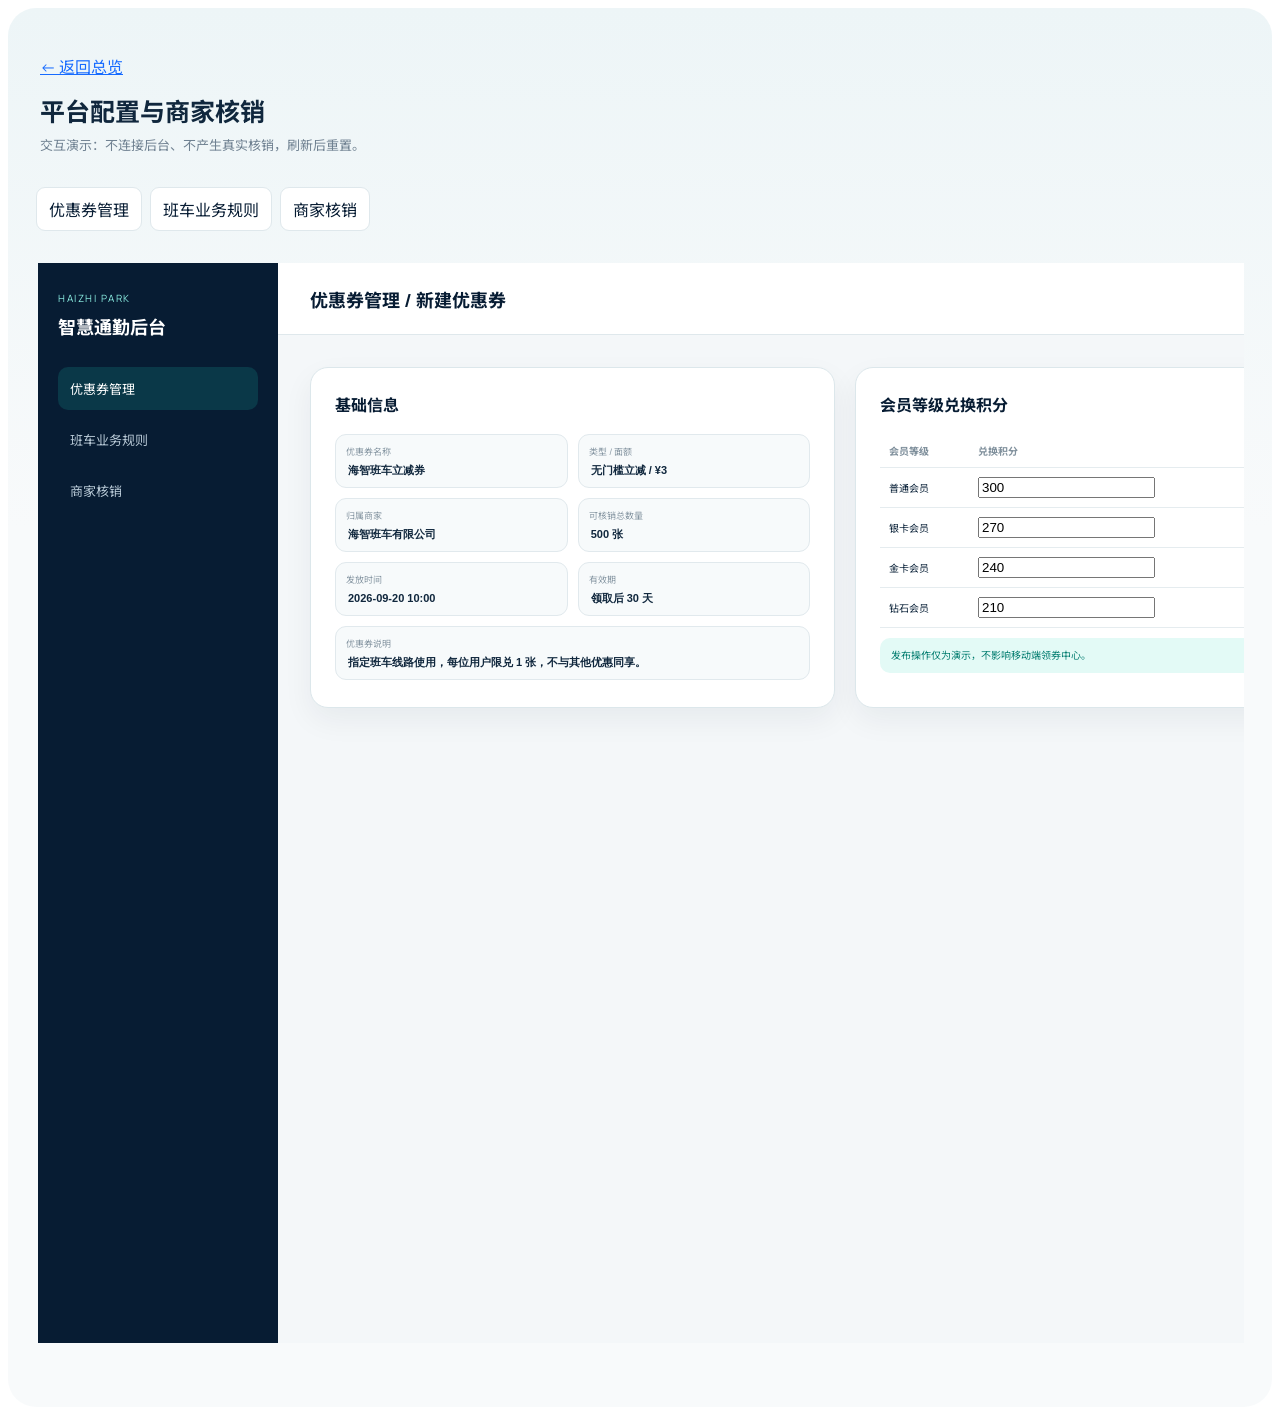
==== desktop.html @ 96235aaf "Split prototype into interactive mobile and desktop demo pages. Homepage now links to mobile.html an" ====
<!doctype html>
<html lang="zh-CN"><head><meta charset="utf-8"><meta name="viewport" content="width=device-width,initial-scale=1"><title>运营后台 · 园区班车</title><link rel="stylesheet" href="styles.css"></head><body><div class="smart-ui">
<header class="page-header"><a href="index.html">← 返回总览</a><h1>平台配置与商家核销</h1><p>交互演示：不连接后台、不产生真实核销，刷新后重置。</p></header><nav class="screen-nav" aria-label="后台页面"><button type="button" data-nav="coupon-management">优惠券管理</button><button type="button" data-nav="shuttle-rules">班车业务规则</button><button type="button" data-nav="merchant-verification">商家核销</button></nav><p id="demo-status" class="notice ok" role="status" hidden></p><p class="desktop-scroll-hint">横向滚动查看完整后台画板</p><div class="desktop-preview"><article class="desktop-board" data-desktop-screen="coupon-management"><aside class="desktop-sidebar"><small>HAIZHI PARK</small><h4>智慧通勤后台</h4><nav><button type="button" data-nav="coupon-management" class="active">优惠券管理</button><button type="button" data-nav="shuttle-rules">班车业务规则</button><button type="button" data-nav="merchant-verification">商家核销</button></nav></aside><header class="desktop-toolbar"><b>优惠券管理 / 新建优惠券</b><span>运营管理员　● 在线</span></header><main class="desktop-main"><div class="desktop-content"><div class="desktop-form-grid"><div class="desktop-panel"><h4>基础信息</h4><div class="fields"><div class="field"><label>优惠券名称<input aria-label="优惠券名称" value="海智班车立减券"></label></div><div class="field"><label>类型 / 面额<input aria-label="类型 / 面额" value="无门槛立减 / ¥3"></label></div><div class="field"><label>归属商家<input aria-label="归属商家" value="海智班车有限公司"></label></div><div class="field"><label>可核销总数量<input aria-label="可核销总数量" value="500 张"></label></div><div class="field"><label>发放时间<input aria-label="发放时间" value="2026-09-20 10:00"></label></div><div class="field"><label>有效期<input aria-label="有效期" value="领取后 30 天"></label></div><div class="field full"><label>优惠券说明<input aria-label="优惠券说明" value="指定班车线路使用，每位用户限兑 1 张，不与其他优惠同享。"></label></div></div></div><div class="desktop-panel"><h4>会员等级兑换积分</h4><table class="data"><tr><th>会员等级</th><th>兑换积分</th><th>允许兑换</th></tr><tr><td>普通会员</td><td><input type="number" min="0" aria-label="普通会员兑换积分" value="300"></td><td><input type="checkbox" aria-label="普通会员允许兑换" checked></td></tr><tr><td>银卡会员</td><td><input type="number" min="0" aria-label="银卡会员兑换积分" value="270"></td><td><input type="checkbox" aria-label="银卡会员允许兑换" checked></td></tr><tr><td>金卡会员</td><td><input type="number" min="0" aria-label="金卡会员兑换积分" value="240"></td><td><input type="checkbox" aria-label="金卡会员允许兑换" checked></td></tr><tr><td>钻石会员</td><td><input type="number" min="0" aria-label="钻石会员兑换积分" value="210"></td><td><input type="checkbox" aria-label="钻石会员允许兑换" checked></td></tr></table><div class="notice ok">发布操作仅为演示，不影响移动端领券中心。</div></div><div class="desktop-panel"><h4>发布操作</h4><p class="muted" style="line-height:1.8">发布前请确认商家归属、核销数量、发放时间和会员等级兑换积分。</p><button type="button" class="secondary" style="margin-top:20px" data-action="draft">保存草稿</button><button type="button" class="primary" style="margin-top:12px" data-action="publish">确认发布</button></div></div></div></main></article>
<article class="desktop-board" data-desktop-screen="shuttle-rules"><aside class="desktop-sidebar"><small>HAIZHI PARK</small><h4>智慧通勤后台</h4><nav><button type="button" data-nav="coupon-management">优惠券管理</button><button type="button" data-nav="shuttle-rules" class="active">班车业务规则</button><button type="button" data-nav="merchant-verification">商家核销</button></nav></aside><header class="desktop-toolbar"><b>班车业务规则 / 运营配置</b><span>示例配置仅在当前页面有效</span></header><main class="desktop-main"><div class="desktop-content"><div class="desktop-two-column"><div class="desktop-panel"><h4>退票与动态车票</h4><div class="rule-grid"><div class="rule"><div class="row"><b style="font-size:14px">退票截止时间</b><span class="toggle"></span></div><p class="muted">距发车不足设定时间时禁止退票。</p><div class="field"><label>发车前分钟数<input aria-label="发车前分钟数" value="30 分钟"></label></div><div class="formula">08:30 发车 → 08:00 起不可退票</div></div><div class="rule"><div class="row"><b style="font-size:14px">动态跑马灯</b><span class="toggle"></span></div><p class="muted">真实产品应使用服务端标准时间；本演示仅展示规则配置，不进行实时计算。</p><div class="fields"><div class="field"><label>发车前分钟数<input aria-label="发车前分钟数" value="3 分钟"></label></div><div class="field"><label>发车后分钟数<input aria-label="发车后分钟数" value="3 分钟"></label></div></div><div class="formula">08:27–08:33 展示动态效果</div></div></div><div class="notice ok" style="margin-top:22px">示例动态窗口配置：非真实后台设置。</div></div><div class="desktop-panel"><h4>状态优先级</h4><div class="notice">已取消或已退款 ＞ 已使用 ＞ 动态有效 ＞ 静态待乘车</div><p class="muted" style="line-height:1.8">车票超过计划发车时间后自动显示“已使用”，仅供线下工作人员查看。</p><button type="button" class="primary teal" style="margin-top:26px" data-action="save-rules">保存配置</button></div></div></div></main></article>
<article class="desktop-board" data-desktop-screen="merchant-verification"><aside class="desktop-sidebar"><small>HAIZHI PARK</small><h4>智慧通勤后台</h4><nav><button type="button" data-nav="coupon-management">优惠券管理</button><button type="button" data-nav="shuttle-rules">班车业务规则</button><button type="button" data-nav="merchant-verification" class="active">商家核销</button></nav></aside><header class="desktop-toolbar"><b>商家核销 / 优惠券核销</b><span>当前商家：海智班车有限公司</span></header><main class="desktop-main"><div class="desktop-content"><div class="desktop-two-column"><div class="desktop-panel"><h4>券码查询或扫码结果</h4><div class="notice ok"><b data-redeem-state>优惠券有效，可由当前商家核销</b></div><div class="coupon" style="box-shadow:none;border:1px solid var(--line)"><div class="coupon-face"><div><b>¥3</b><br><small>无门槛</small></div></div><div class="coupon-info"><b>海智班车立减券</b><p>券码 CPN 826 193<br>归属：海智班车有限公司</p><span class="chip green" data-redeem-badge>待核销</span></div></div><div class="card" style="background:#f7fafb;box-shadow:none"><div class="row"><span class="muted">券码</span><b>CPN 826 193（演示）</b></div><div class="row"><span class="muted">剩余核销数量</span><b data-redeem-remaining>373 张</b></div></div><button type="button" class="primary teal" style="margin-top:20px" data-action="redeem">确认核销优惠券</button></div><div class="desktop-panel"><h4>核销边界</h4><div class="notice">该入口仅核销优惠券</div><p class="muted" style="line-height:1.9">商家只能核销归属于当前商家的优惠券。班车乘车票不由司机或商家核销，仅供线下工作人员查看。</p><div class="flow-note" style="margin-top:20px"><b>状态解耦：</b>优惠券核销状态与班车车票状态相互独立。</div></div></div></div></main></article></div></div><script src="app.js"></script></body></html>
---- styles.css ----
@import url('https://fonts.googleapis.com/css2?family=Manrope:wght@500;600;700;800&family=Noto+Sans+SC:wght@400;500;600;700;800&display=swap');
:root{--navy:#071c33;--navy2:#0d3152;--blue:#176bff;--cyan:#19c6b3;--cyan-soft:#e3faf6;--amber:#ffad32;--paper:#f2f6f8;--white:#fff;--ink:#10273d;--muted:#6f8191;--line:#dfe8ec;--danger:#e95b62;--shadow:0 22px 60px rgba(7,28,51,.14)}
*{box-sizing:border-box}.smart-ui{font-family:Manrope,"Noto Sans SC",sans-serif;color:var(--ink);background:linear-gradient(180deg,#edf5f7 0,#f8fafb 520px);padding:28px;border-radius:28px}.smart-ui h2,.smart-ui h3,.smart-ui p{margin-top:0}.cover{position:relative;overflow:hidden;border-radius:28px;padding:34px;background:var(--navy);color:#fff;box-shadow:var(--shadow)}.cover:before{content:"";position:absolute;width:390px;height:390px;border-radius:50%;right:-110px;top:-205px;background:radial-gradient(circle,#1ad0b8 0,rgba(25,198,179,.05) 66%)}.cover:after{content:"";position:absolute;width:230px;height:230px;border:1px solid rgba(255,255,255,.13);border-radius:50%;right:60px;top:-90px}.cover>*{position:relative;z-index:1}.cover-tag{display:inline-flex;align-items:center;gap:8px;font-size:11px;letter-spacing:2px;color:#8cefe3;text-transform:uppercase}.cover-tag:before{content:"";width:24px;height:2px;background:var(--cyan)}.cover h2{font-size:30px;line-height:1.25;margin:12px 0 10px}.cover p{max-width:670px;color:#b8c9d6;line-height:1.7;margin-bottom:0}.journey{display:flex;align-items:center;gap:0;margin-top:24px;max-width:780px}.journey span{font-size:11px;color:#d1dde6;white-space:nowrap}.journey i{height:1px;min-width:24px;flex:1;background:linear-gradient(90deg,var(--cyan),rgba(25,198,179,.15));margin:0 9px}.section-title{display:flex;align-items:flex-end;justify-content:space-between;margin:36px 2px 15px}.section-title small{display:block;font-size:10px;letter-spacing:2px;color:var(--cyan);font-weight:800;margin-bottom:5px}.section-title h3{font-size:20px;margin:0;color:var(--navy)}.section-title p{font-size:12px;color:var(--muted);margin:0}.screens{display:grid;grid-template-columns:repeat(auto-fit,minmax(278px,1fr));gap:20px}.device{background:#071624;border-radius:36px;padding:8px;box-shadow:0 18px 44px rgba(7,28,51,.16)}.viewport{height:610px;position:relative;overflow:hidden;border-radius:29px;background:var(--paper)}.sys{height:27px;background:#fff;display:flex;justify-content:space-between;padding:7px 17px;font-size:9px;font-weight:700}.nav{height:48px;background:#fff;display:flex;justify-content:space-between;align-items:center;padding:0 16px;border-bottom:1px solid #e7eef1}.nav b{font-size:15px}.nav .action{font-size:11px;color:var(--blue);font-weight:700}.hero{position:relative;padding:20px 18px 30px;background:linear-gradient(145deg,var(--navy),var(--navy2));color:#fff;overflow:hidden}.hero:after{content:"";position:absolute;width:130px;height:130px;border-radius:50%;right:-35px;top:-50px;border:23px solid rgba(25,198,179,.13)}.hero small{color:#8cefe3;font-size:10px;letter-spacing:1px}.hero h3{font-size:23px;margin:5px 0}.hero p{font-size:11px;color:#b5c8d5;margin:0}.pad{padding:14px}.lift{margin-top:-17px;position:relative;z-index:2}.card{background:#fff;border-radius:17px;padding:14px;margin-bottom:11px;box-shadow:0 7px 20px rgba(10,37,58,.06)}.eyebrow{font-size:9px;letter-spacing:1.4px;text-transform:uppercase;color:#92a2af;font-weight:800}.strong{font-size:14px;font-weight:800;color:var(--navy)}.row{display:flex;justify-content:space-between;align-items:center;gap:10px}.row+.row{margin-top:11px}.muted{font-size:11px;color:var(--muted)}.chip{display:inline-flex;padding:5px 8px;border-radius:7px;background:#eaf1ff;color:var(--blue);font-size:10px;font-weight:700}.chip.green{background:var(--cyan-soft);color:#008b7b}.chip.amber{background:#fff2dc;color:#b86f00}.price{font-size:18px;font-weight:800;color:var(--amber)}.primary{padding:12px 16px;border-radius:12px;color:#fff;background:linear-gradient(100deg,var(--blue),#2e8bff);font-size:12px;font-weight:800;text-align:center;box-shadow:0 8px 18px rgba(23,107,255,.22)}.primary.teal{background:linear-gradient(100deg,#0da992,var(--cyan));box-shadow:0 8px 18px rgba(25,198,179,.22)}.secondary{padding:11px;border:1px solid #bed0dc;border-radius:12px;text-align:center;font-size:11px;color:var(--navy);font-weight:700}.bottom{position:absolute;bottom:0;left:0;right:0;height:57px;background:rgba(255,255,255,.96);display:flex;border-top:1px solid #e4ecef}.bottom span{flex:1;text-align:center;padding-top:10px;color:#91a0ad;font-size:9px}.bottom .on{color:var(--blue);font-weight:800}.bottom b{display:block;font-size:13px;margin-bottom:2px}.route-card{background:#fff;border-radius:17px;padding:14px;margin-bottom:11px;box-shadow:0 7px 20px rgba(10,37,58,.06);border-left:3px solid var(--cyan)}.route-top{display:flex;justify-content:space-between;align-items:flex-start}.route-name{font-size:14px;font-weight:800}.route-type{font-size:9px;color:#8395a3;margin-top:3px}.timeline{position:relative;margin:14px 0 8px;padding-left:23px}.timeline:before{content:"";position:absolute;left:5px;top:8px;bottom:8px;width:2px;background:linear-gradient(var(--cyan),var(--blue))}.stop{position:relative;display:flex;justify-content:space-between;font-size:11px}.stop+.stop{margin-top:15px}.stop:before{content:"";position:absolute;left:-22px;top:2px;width:10px;height:10px;border:2px solid var(--cyan);background:#fff;border-radius:50%}.stop:last-child:before{border-color:var(--blue);background:var(--blue)}.stop b{font-size:12px}.via{font-size:9px;color:#82939f;padding-top:9px;border-top:1px dashed #dce5e9}.summary-line{height:1px;background:#e6edf0;margin:12px 0}.coupon{display:grid;grid-template-columns:84px 1fr;background:#fff;border-radius:17px;overflow:hidden;margin-bottom:11px;box-shadow:0 7px 20px rgba(10,37,58,.06)}.coupon-face{position:relative;display:grid;place-items:center;text-align:center;background:linear-gradient(145deg,#ffb94d,#ff9638);color:#fff}.coupon-face:after{content:"";position:absolute;right:-7px;top:0;bottom:0;width:14px;background:radial-gradient(circle at 7px 7px,var(--paper) 0 4px,transparent 4.5px);background-size:14px 14px}.coupon-face b{font-size:25px}.coupon-face small{font-size:9px}.coupon-info{padding:13px 12px 12px 16px}.coupon-info b{font-size:12px}.coupon-info p{font-size:9px;color:var(--muted);line-height:1.55;margin:6px 0}.points{font-size:10px;color:#dc7b00;font-weight:800}.member{background:linear-gradient(135deg,#0c2945,#164e66);color:#fff}.member .eyebrow{color:#80e7da}.member .strong{color:#fff;font-size:19px}.balance{font-size:26px;font-weight:800}.meter{height:5px;background:rgba(255,255,255,.17);border-radius:5px;overflow:hidden;margin:10px 0}.meter i{display:block;height:100%;width:68%;background:linear-gradient(90deg,var(--cyan),#92f5e8)}.tabs{display:flex;background:#fff;border-bottom:1px solid #e5edef}.tabs span{flex:1;padding:11px 2px;text-align:center;font-size:10px;color:#8293a0}.tabs .active{color:var(--blue);font-weight:800;box-shadow:inset 0 -2px var(--blue)}.notice{font-size:10px;line-height:1.5;padding:10px 11px;border-radius:10px;background:#fff4df;color:#996008;margin:10px 0}.notice.ok{background:var(--cyan-soft);color:#047d70}.ticket{overflow:hidden;background:#fff;border-radius:21px;box-shadow:0 15px 34px rgba(7,28,51,.11)}.ticket-head{padding:19px;background:linear-gradient(145deg,var(--navy),#164966);color:#fff}.ticket-head small{font-size:9px;color:#8cefe3;letter-spacing:1px}.ticket-head h3{font-size:18px;margin:5px 0 0}.ticket-code{text-align:center;padding:25px 12px}.ticket-code small{font-size:9px;color:var(--muted)}.ticket-code b{display:block;font-size:29px;letter-spacing:6px;margin-top:5px}.marquee{overflow:hidden;white-space:nowrap;padding:8px 0;background:var(--cyan);color:#fff;font-size:10px;font-weight:800}.marquee span{display:inline-block;padding-left:10%;animation:move 5s linear infinite}@keyframes move{from{transform:translateX(18%)}to{transform:translateX(-84%)}}.ticket.live{border:2px solid var(--cyan)}.ticket.used{filter:saturate(.15)}.stamp{display:inline-block;margin-top:12px;padding:5px 12px;border:3px solid #7d8993;border-radius:7px;color:#687681;transform:rotate(-7deg);font-size:18px;font-weight:800}.desktop-grid{display:grid;grid-template-columns:repeat(auto-fit,minmax(430px,1fr));gap:20px}.desktop-preview{width:100%;overflow:auto;padding:12px 2px 36px}.desktop-board{width:1920px;height:1080px;position:relative;overflow:hidden;display:grid;grid-template-columns:240px 1fr;grid-template-rows:72px 1fr;background:#f4f7f9;transform-origin:top left}.desktop-sidebar{width:240px;grid-row:1 / 3;padding:28px 20px;background:var(--navy);color:#fff}.desktop-sidebar h4{margin:0 0 28px;font-size:18px}.desktop-sidebar small{display:block;color:#8cefe3;font-size:10px;letter-spacing:1.5px;margin-bottom:8px}.desktop-sidebar nav{display:grid;gap:8px}.desktop-sidebar nav span{padding:12px;border-radius:10px;color:#b8c9d6;font-size:13px}.desktop-sidebar nav .active{background:rgba(25,198,179,.16);color:#fff}.desktop-toolbar{height:72px;grid-column:2;display:flex;align-items:center;justify-content:space-between;padding:0 32px;background:#fff;border-bottom:1px solid var(--line)}.desktop-toolbar b{font-size:18px;color:var(--navy)}.desktop-toolbar span{font-size:12px;color:var(--muted)}.desktop-main{grid-column:2;min-width:0;overflow-y:auto;}.desktop-content{padding:32px;}.desktop-form-grid{display:grid;grid-template-columns:repeat(3,minmax(0,1fr));gap:20px}.desktop-two-column{display:grid;grid-template-columns:minmax(0,1fr) 420px;gap:24px}.desktop-panel{background:#fff;border:1px solid #dce7eb;border-radius:18px;padding:24px;box-shadow:0 12px 30px rgba(7,28,51,.06)}.desktop-panel h4{margin:0 0 18px;font-size:16px;color:var(--navy)}.desktop-grid .console{display:none}.console{background:#fff;border:1px solid #dce7eb;border-radius:20px;overflow:hidden;box-shadow:0 18px 48px rgba(7,28,51,.09)}.console-head{padding:17px 19px;background:var(--navy);color:#fff;display:flex;justify-content:space-between}.console-head b{font-size:14px}.console-head span{font-size:10px;color:#9fb6c8}.console-body{padding:18px}.fields{display:grid;grid-template-columns:1fr 1fr;gap:10px}.field{background:#f7fafb;border:1px solid #e1e9ed;border-radius:11px;padding:10px}.field.full{grid-column:1/-1}.field label{display:block;font-size:9px;color:#8797a3;margin-bottom:5px}.field b{font-size:11px}.data{width:100%;border-collapse:collapse;font-size:10px;margin-top:14px}.data th,.data td{text-align:left;padding:9px;border-bottom:1px solid #e5ecef}.data th{color:#81919d}.toggle{display:inline-flex;width:30px;height:17px;border-radius:20px;background:var(--cyan);justify-content:flex-end;padding:2px}.toggle:after{content:"";width:13px;height:13px;background:#fff;border-radius:50%}.rule-grid{display:grid;grid-template-columns:1fr 1fr;gap:12px}.rule{border:1px solid #dce7eb;border-radius:14px;padding:14px;background:#f9fbfc}.formula{padding:9px;border-radius:8px;background:#eaf1ff;color:#1b60d8;font-size:10px;margin-top:10px}.flow-note{margin-top:24px;padding:17px 19px;border-radius:16px;background:#fff;border-left:4px solid var(--cyan);box-shadow:0 9px 24px rgba(7,28,51,.06);font-size:12px;color:var(--muted);line-height:1.7}.flow-note b{color:var(--navy)}
.prototype-overview{display:grid;grid-template-columns:repeat(2,minmax(0,1fr));gap:16px;margin:24px 0}.prototype-entry{display:block;padding:20px;border-radius:18px;background:#fff;color:var(--ink);text-decoration:none;box-shadow:0 9px 24px rgba(7,28,51,.08);border:1px solid var(--line)}.prototype-entry small{display:block;color:var(--cyan);font-weight:800;letter-spacing:1.4px;margin-bottom:7px}.prototype-entry b{display:block;color:var(--navy);font-size:18px;margin-bottom:5px}.prototype-entry span{font-size:12px;color:var(--muted)}.board-gallery{display:flex;gap:24px;overflow-x:auto;padding:8px 2px 28px;align-items:flex-start}.ios-board{width:393px;height:852px;flex:0 0 393px;position:relative;overflow:hidden;border-radius:42px;background:var(--paper);box-shadow:inset 0 0 0 8px #071624,0 18px 44px rgba(7,28,51,.16)}.ios-status-bar{height:59px;position:relative;display:flex;align-items:center;justify-content:space-between;padding:0 22px;background:#fff;font-size:12px;font-weight:800}.dynamic-island{position:absolute;top:11px;left:50%;width:126px;height:37px;transform:translateX(-50%);border-radius:22px;background:#05090d}.ios-navigation-bar{height:44px;display:flex;align-items:center;justify-content:space-between;padding:0 16px;background:#fff;border-bottom:1px solid #e7eef1}.ios-content{height:calc(852px - 59px - 44px);overflow-y:auto;padding-bottom:108px;background:var(--paper);scrollbar-width:none}.ios-content::-webkit-scrollbar{display:none}.ios-tab-bar{position:absolute;z-index:5;left:0;right:0;bottom:0;height:83px;display:flex;padding:9px 12px 25px;background:rgba(255,255,255,.96);border-top:1px solid #e4ecef}.ios-tab-bar span{flex:1;text-align:center;color:#91a0ad;font-size:10px}.ios-tab-bar .on{color:var(--blue);font-weight:800}.ios-tab-bar b{display:block;font-size:15px;margin-bottom:3px}.home-indicator{position:absolute;z-index:6;bottom:8px;left:50%;width:134px;height:5px;transform:translateX(-50%);border-radius:5px;background:#071624}.ios-bottom-action{position:absolute;z-index:5;left:0;right:0;bottom:0;padding:12px 18px 32px;background:#fff;border-top:1px solid var(--line)}.ios-placeholder{display:grid;place-items:center;height:100%;padding:34px;text-align:center;background:linear-gradient(160deg,#fff,var(--paper))}.ios-placeholder small{color:var(--cyan);font-weight:800;letter-spacing:1px}.ios-placeholder h3{margin:8px 0;color:var(--navy)}
[hidden]{display:none!important}button{font:inherit;cursor:pointer;border:0}button:disabled{opacity:.48;cursor:not-allowed}button:focus-visible,a:focus-visible,input:focus-visible{outline:3px solid var(--amber);outline-offset:3px}.page-header{padding:18px 4px 8px}.page-header h1{font-size:25px;margin:14px 0 6px}.page-header p{color:var(--muted);font-size:13px}.page-header a{color:var(--blue)}.screen-nav{display:flex;gap:8px;flex-wrap:wrap;margin:12px 0 20px}.screen-nav button,.ticket-tabs button{padding:9px 12px;border-radius:9px;background:#fff;color:var(--navy);border:1px solid var(--line)}.screen-nav button[aria-current=page],.ticket-tabs button[aria-pressed=true]{background:var(--navy);color:#fff}.board-gallery{justify-content:center}.book-button{display:block;width:100%;margin-top:12px}.text-button{background:transparent;color:#dc7b00;font-size:11px;font-weight:700}.ios-bottom-action button{width:100%}.coupon-info button{margin-left:auto}.ticket-tabs{display:flex;gap:5px;margin-bottom:10px}.ticket-tabs button{font-size:10px;padding:7px}.desktop-preview{display:flex;justify-content:center}.desktop-board{flex:0 0 1920px}.desktop-panel button.primary,.desktop-panel button.secondary{display:block;width:100%}.field input{width:100%;border:0;background:transparent;color:var(--ink);font-size:11px;font-weight:700;min-width:0}.field label{margin-bottom:0}.field label input{display:block;margin-top:5px}.ios-content .muted{line-height:1.5}@media(prefers-reduced-motion:reduce){.marquee span{animation:none}}.desktop-sidebar nav button{padding:12px;border-radius:10px;color:#b8c9d6;font-size:13px;background:transparent;text-align:left}.desktop-sidebar nav .active,.desktop-sidebar nav button[aria-current=page]{background:rgba(25,198,179,.16);color:#fff}.desktop-scroll-hint{display:none}.desktop-preview{width:100%;overflow-x:auto;justify-content:flex-start}@media(max-width:720px){.desktop-scroll-hint{display:block;font-size:12px;color:var(--muted);margin:0 0 4px}.desktop-board{transform:none;margin:0}}@media(max-width:720px){.smart-ui{padding:14px}.cover{padding:24px}.cover h2{font-size:24px}.journey{display:none}.prototype-overview{grid-template-columns:1fr}.desktop-grid,.fields,.rule-grid{grid-template-columns:1fr}.field.full{grid-column:auto}.section-title{align-items:flex-start;flex-direction:column;gap:6px}}
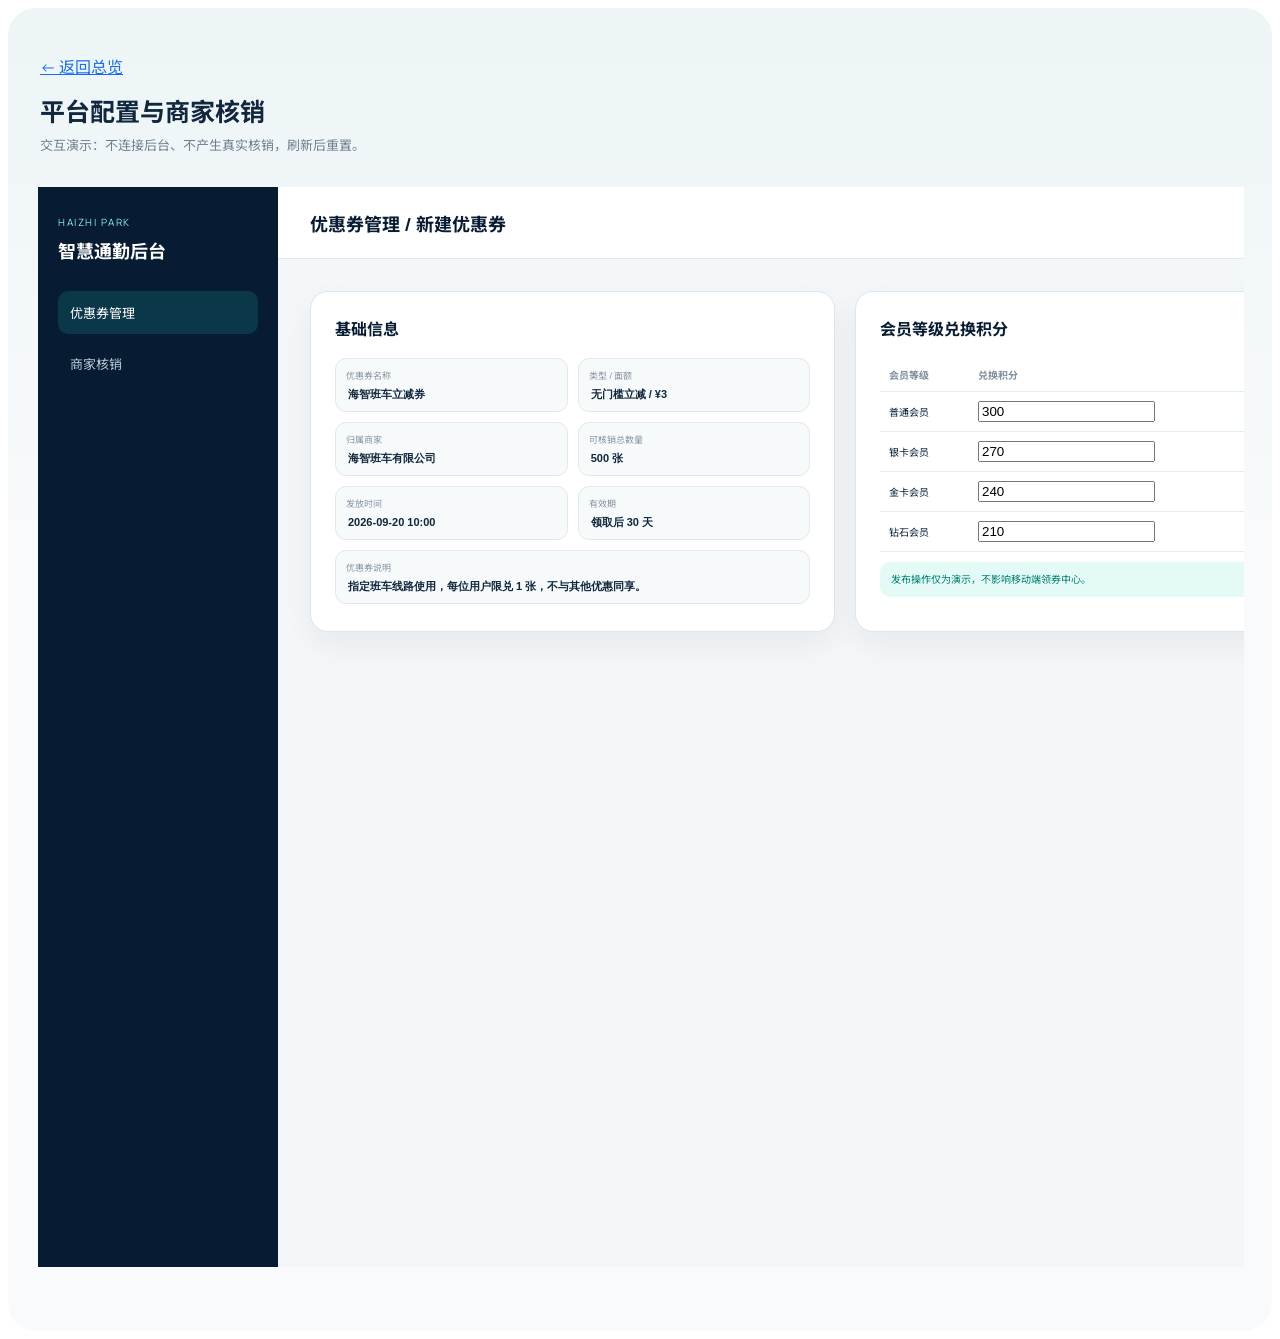
==== commit 6c40624a: "Rework prototype into real navigation flows with order closed loop. Mobile: replace top tab switcher" ====
--- a/desktop.html
+++ b/desktop.html
@@ -1,5 +1,4 @@
 <!doctype html>
 <html lang="zh-CN"><head><meta charset="utf-8"><meta name="viewport" content="width=device-width,initial-scale=1"><title>运营后台 · 园区班车</title><link rel="stylesheet" href="styles.css"></head><body><div class="smart-ui">
-<header class="page-header"><a href="index.html">← 返回总览</a><h1>平台配置与商家核销</h1><p>交互演示：不连接后台、不产生真实核销，刷新后重置。</p></header><nav class="screen-nav" aria-label="后台页面"><button type="button" data-nav="coupon-management">优惠券管理</button><button type="button" data-nav="shuttle-rules">班车业务规则</button><button type="button" data-nav="merchant-verification">商家核销</button></nav><p id="demo-status" class="notice ok" role="status" hidden></p><p class="desktop-scroll-hint">横向滚动查看完整后台画板</p><div class="desktop-preview"><article class="desktop-board" data-desktop-screen="coupon-management"><aside class="desktop-sidebar"><small>HAIZHI PARK</small><h4>智慧通勤后台</h4><nav><button type="button" data-nav="coupon-management" class="active">优惠券管理</button><button type="button" data-nav="shuttle-rules">班车业务规则</button><button type="button" data-nav="merchant-verification">商家核销</button></nav></aside><header class="desktop-toolbar"><b>优惠券管理 / 新建优惠券</b><span>运营管理员　● 在线</span></header><main class="desktop-main"><div class="desktop-content"><div class="desktop-form-grid"><div class="desktop-panel"><h4>基础信息</h4><div class="fields"><div class="field"><label>优惠券名称<input aria-label="优惠券名称" value="海智班车立减券"></label></div><div class="field"><label>类型 / 面额<input aria-label="类型 / 面额" value="无门槛立减 / ¥3"></label></div><div class="field"><label>归属商家<input aria-label="归属商家" value="海智班车有限公司"></label></div><div class="field"><label>可核销总数量<input aria-label="可核销总数量" value="500 张"></label></div><div class="field"><label>发放时间<input aria-label="发放时间" value="2026-09-20 10:00"></label></div><div class="field"><label>有效期<input aria-label="有效期" value="领取后 30 天"></label></div><div class="field full"><label>优惠券说明<input aria-label="优惠券说明" value="指定班车线路使用，每位用户限兑 1 张，不与其他优惠同享。"></label></div></div></div><div class="desktop-panel"><h4>会员等级兑换积分</h4><table class="data"><tr><th>会员等级</th><th>兑换积分</th><th>允许兑换</th></tr><tr><td>普通会员</td><td><input type="number" min="0" aria-label="普通会员兑换积分" value="300"></td><td><input type="checkbox" aria-label="普通会员允许兑换" checked></td></tr><tr><td>银卡会员</td><td><input type="number" min="0" aria-label="银卡会员兑换积分" value="270"></td><td><input type="checkbox" aria-label="银卡会员允许兑换" checked></td></tr><tr><td>金卡会员</td><td><input type="number" min="0" aria-label="金卡会员兑换积分" value="240"></td><td><input type="checkbox" aria-label="金卡会员允许兑换" checked></td></tr><tr><td>钻石会员</td><td><input type="number" min="0" aria-label="钻石会员兑换积分" value="210"></td><td><input type="checkbox" aria-label="钻石会员允许兑换" checked></td></tr></table><div class="notice ok">发布操作仅为演示，不影响移动端领券中心。</div></div><div class="desktop-panel"><h4>发布操作</h4><p class="muted" style="line-height:1.8">发布前请确认商家归属、核销数量、发放时间和会员等级兑换积分。</p><button type="button" class="secondary" style="margin-top:20px" data-action="draft">保存草稿</button><button type="button" class="primary" style="margin-top:12px" data-action="publish">确认发布</button></div></div></div></main></article>
-<article class="desktop-board" data-desktop-screen="shuttle-rules"><aside class="desktop-sidebar"><small>HAIZHI PARK</small><h4>智慧通勤后台</h4><nav><button type="button" data-nav="coupon-management">优惠券管理</button><button type="button" data-nav="shuttle-rules" class="active">班车业务规则</button><button type="button" data-nav="merchant-verification">商家核销</button></nav></aside><header class="desktop-toolbar"><b>班车业务规则 / 运营配置</b><span>示例配置仅在当前页面有效</span></header><main class="desktop-main"><div class="desktop-content"><div class="desktop-two-column"><div class="desktop-panel"><h4>退票与动态车票</h4><div class="rule-grid"><div class="rule"><div class="row"><b style="font-size:14px">退票截止时间</b><span class="toggle"></span></div><p class="muted">距发车不足设定时间时禁止退票。</p><div class="field"><label>发车前分钟数<input aria-label="发车前分钟数" value="30 分钟"></label></div><div class="formula">08:30 发车 → 08:00 起不可退票</div></div><div class="rule"><div class="row"><b style="font-size:14px">动态跑马灯</b><span class="toggle"></span></div><p class="muted">真实产品应使用服务端标准时间；本演示仅展示规则配置，不进行实时计算。</p><div class="fields"><div class="field"><label>发车前分钟数<input aria-label="发车前分钟数" value="3 分钟"></label></div><div class="field"><label>发车后分钟数<input aria-label="发车后分钟数" value="3 分钟"></label></div></div><div class="formula">08:27–08:33 展示动态效果</div></div></div><div class="notice ok" style="margin-top:22px">示例动态窗口配置：非真实后台设置。</div></div><div class="desktop-panel"><h4>状态优先级</h4><div class="notice">已取消或已退款 ＞ 已使用 ＞ 动态有效 ＞ 静态待乘车</div><p class="muted" style="line-height:1.8">车票超过计划发车时间后自动显示“已使用”，仅供线下工作人员查看。</p><button type="button" class="primary teal" style="margin-top:26px" data-action="save-rules">保存配置</button></div></div></div></main></article>
-<article class="desktop-board" data-desktop-screen="merchant-verification"><aside class="desktop-sidebar"><small>HAIZHI PARK</small><h4>智慧通勤后台</h4><nav><button type="button" data-nav="coupon-management">优惠券管理</button><button type="button" data-nav="shuttle-rules">班车业务规则</button><button type="button" data-nav="merchant-verification" class="active">商家核销</button></nav></aside><header class="desktop-toolbar"><b>商家核销 / 优惠券核销</b><span>当前商家：海智班车有限公司</span></header><main class="desktop-main"><div class="desktop-content"><div class="desktop-two-column"><div class="desktop-panel"><h4>券码查询或扫码结果</h4><div class="notice ok"><b data-redeem-state>优惠券有效，可由当前商家核销</b></div><div class="coupon" style="box-shadow:none;border:1px solid var(--line)"><div class="coupon-face"><div><b>¥3</b><br><small>无门槛</small></div></div><div class="coupon-info"><b>海智班车立减券</b><p>券码 CPN 826 193<br>归属：海智班车有限公司</p><span class="chip green" data-redeem-badge>待核销</span></div></div><div class="card" style="background:#f7fafb;box-shadow:none"><div class="row"><span class="muted">券码</span><b>CPN 826 193（演示）</b></div><div class="row"><span class="muted">剩余核销数量</span><b data-redeem-remaining>373 张</b></div></div><button type="button" class="primary teal" style="margin-top:20px" data-action="redeem">确认核销优惠券</button></div><div class="desktop-panel"><h4>核销边界</h4><div class="notice">该入口仅核销优惠券</div><p class="muted" style="line-height:1.9">商家只能核销归属于当前商家的优惠券。班车乘车票不由司机或商家核销，仅供线下工作人员查看。</p><div class="flow-note" style="margin-top:20px"><b>状态解耦：</b>优惠券核销状态与班车车票状态相互独立。</div></div></div></div></main></article></div></div><script src="app.js"></script></body></html>+<header class="page-header"><a href="index.html">← 返回总览</a><h1>平台配置与商家核销</h1><p>交互演示：不连接后台、不产生真实核销，刷新后重置。</p></header><p id="demo-status" class="notice ok" role="status" hidden></p><p class="desktop-scroll-hint">横向滚动查看完整后台画板</p><div class="desktop-preview"><article class="desktop-board" data-desktop-screen="coupon-management"><aside class="desktop-sidebar"><small>HAIZHI PARK</small><h4>智慧通勤后台</h4><nav><button type="button" data-nav="coupon-management" class="active">优惠券管理</button><button type="button" data-nav="merchant-verification">商家核销</button></nav></aside><header class="desktop-toolbar"><b>优惠券管理 / 新建优惠券</b><span>运营管理员　● 在线</span></header><main class="desktop-main"><div class="desktop-content"><div class="desktop-form-grid"><div class="desktop-panel"><h4>基础信息</h4><div class="fields"><div class="field"><label>优惠券名称<input aria-label="优惠券名称" value="海智班车立减券"></label></div><div class="field"><label>类型 / 面额<input aria-label="类型 / 面额" value="无门槛立减 / ¥3"></label></div><div class="field"><label>归属商家<input aria-label="归属商家" value="海智班车有限公司"></label></div><div class="field"><label>可核销总数量<input aria-label="可核销总数量" value="500 张"></label></div><div class="field"><label>发放时间<input aria-label="发放时间" value="2026-09-20 10:00"></label></div><div class="field"><label>有效期<input aria-label="有效期" value="领取后 30 天"></label></div><div class="field full"><label>优惠券说明<input aria-label="优惠券说明" value="指定班车线路使用，每位用户限兑 1 张，不与其他优惠同享。"></label></div></div></div><div class="desktop-panel"><h4>会员等级兑换积分</h4><table class="data"><tr><th>会员等级</th><th>兑换积分</th><th>允许兑换</th></tr><tr><td>普通会员</td><td><input type="number" min="0" aria-label="普通会员兑换积分" value="300"></td><td><input type="checkbox" aria-label="普通会员允许兑换" checked></td></tr><tr><td>银卡会员</td><td><input type="number" min="0" aria-label="银卡会员兑换积分" value="270"></td><td><input type="checkbox" aria-label="银卡会员允许兑换" checked></td></tr><tr><td>金卡会员</td><td><input type="number" min="0" aria-label="金卡会员兑换积分" value="240"></td><td><input type="checkbox" aria-label="金卡会员允许兑换" checked></td></tr><tr><td>钻石会员</td><td><input type="number" min="0" aria-label="钻石会员兑换积分" value="210"></td><td><input type="checkbox" aria-label="钻石会员允许兑换" checked></td></tr></table><div class="notice ok">发布操作仅为演示，不影响移动端领券中心。</div></div><div class="desktop-panel"><h4>发布操作</h4><p class="muted" style="line-height:1.8">发布前请确认商家归属、核销数量、发放时间和会员等级兑换积分。</p><button type="button" class="secondary" style="margin-top:20px" data-action="draft">保存草稿</button><button type="button" class="primary" style="margin-top:12px" data-action="publish">确认发布</button></div></div></div></main></article>
+<article class="desktop-board" data-desktop-screen="merchant-verification"><aside class="desktop-sidebar"><small>HAIZHI PARK</small><h4>智慧通勤后台</h4><nav><button type="button" data-nav="coupon-management">优惠券管理</button><button type="button" data-nav="merchant-verification" class="active">商家核销</button></nav></aside><header class="desktop-toolbar"><b>商家核销 / 优惠券核销</b><span>当前商家：海智班车有限公司</span></header><main class="desktop-main"><div class="desktop-content"><div class="desktop-two-column"><div class="desktop-panel"><h4>券码查询或扫码结果</h4><div class="notice ok"><b data-redeem-state>优惠券有效，可由当前商家核销</b></div><div class="coupon" style="box-shadow:none;border:1px solid var(--line)"><div class="coupon-face"><div><b>¥3</b><br><small>无门槛</small></div></div><div class="coupon-info"><b>海智班车立减券</b><p>券码 CPN 826 193<br>归属：海智班车有限公司</p><span class="chip green" data-redeem-badge>待核销</span></div></div><div class="card" style="background:#f7fafb;box-shadow:none"><div class="row"><span class="muted">券码</span><b>CPN 826 193（演示）</b></div><div class="row"><span class="muted">剩余核销数量</span><b data-redeem-remaining>373 张</b></div></div><button type="button" class="primary teal" style="margin-top:20px" data-action="redeem">确认核销优惠券</button><div class="notice" style="margin-top:18px">班车业务规则由系统写死：发车前 30 分钟内不可退票，动态车票窗口使用服务端标准时间，后台无需配置。</div></div><div class="desktop-panel"><h4>核销台账</h4><table class="data"><thead><tr><th>券码</th><th>核销时间</th><th>操作人</th></tr></thead><tbody data-ledger><tr><td>CPN 511 002</td><td>09-26 18:42</td><td>海智班车</td></tr><tr><td>CPN 511 018</td><td>09-27 08:05</td><td>海智班车</td></tr></tbody></table><div class="notice ok" style="margin-top:16px">核销成功后自动写入台账（演示数据）。</div><div class="flow-note" style="margin-top:16px"><b>核销边界：</b>商家只能核销归属于当前商家的优惠券。班车乘车票不由司机或商家核销，仅供线下工作人员查看；优惠券核销状态与班车车票状态相互独立。</div></div></div></div></main></article></div></div><script src="app.js"></script></body></html>
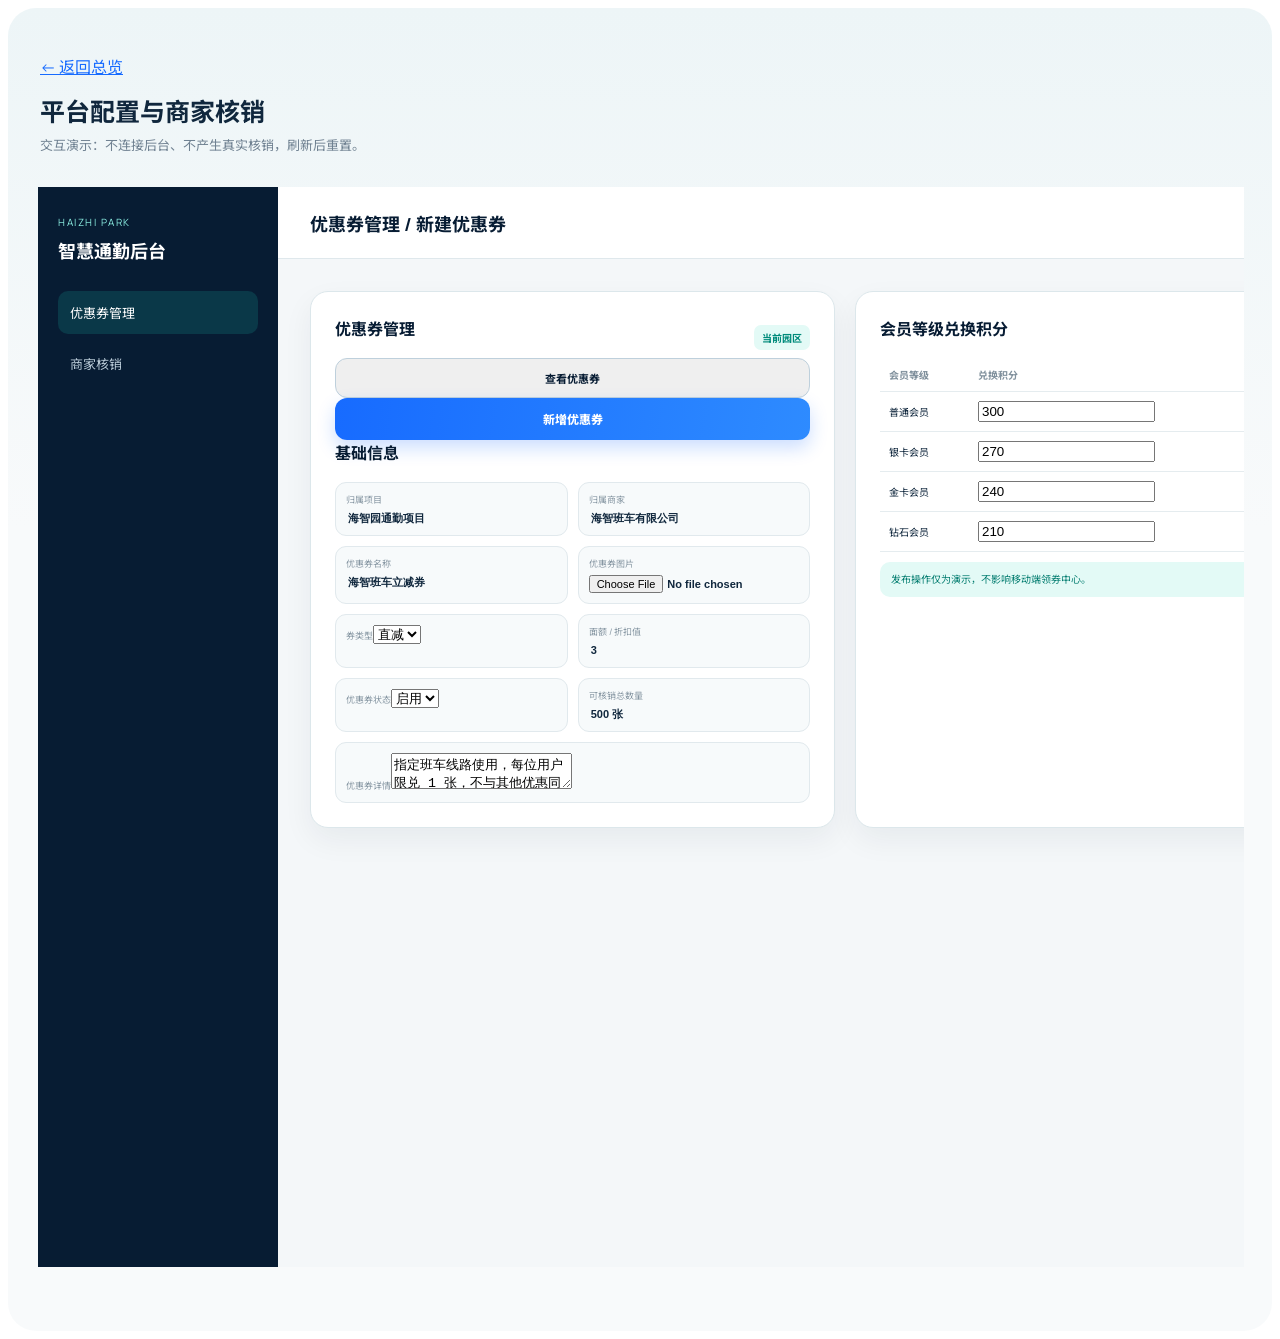
==== commit ebcd83a4: "完善班车双端演示字段与路线展示 补充早晚班车方向、商家车票台账字段和优惠券管理入口，确保演示页面与业务需求一致。  Co-Authored-By: Claude Opus 4.6 <noreply@a" ====
--- a/desktop.html
+++ b/desktop.html
@@ -1,4 +1,4 @@
 <!doctype html>
 <html lang="zh-CN"><head><meta charset="utf-8"><meta name="viewport" content="width=device-width,initial-scale=1"><title>运营后台 · 园区班车</title><link rel="stylesheet" href="styles.css"></head><body><div class="smart-ui">
-<header class="page-header"><a href="index.html">← 返回总览</a><h1>平台配置与商家核销</h1><p>交互演示：不连接后台、不产生真实核销，刷新后重置。</p></header><p id="demo-status" class="notice ok" role="status" hidden></p><p class="desktop-scroll-hint">横向滚动查看完整后台画板</p><div class="desktop-preview"><article class="desktop-board" data-desktop-screen="coupon-management"><aside class="desktop-sidebar"><small>HAIZHI PARK</small><h4>智慧通勤后台</h4><nav><button type="button" data-nav="coupon-management" class="active">优惠券管理</button><button type="button" data-nav="merchant-verification">商家核销</button></nav></aside><header class="desktop-toolbar"><b>优惠券管理 / 新建优惠券</b><span>运营管理员　● 在线</span></header><main class="desktop-main"><div class="desktop-content"><div class="desktop-form-grid"><div class="desktop-panel"><h4>基础信息</h4><div class="fields"><div class="field"><label>优惠券名称<input aria-label="优惠券名称" value="海智班车立减券"></label></div><div class="field"><label>类型 / 面额<input aria-label="类型 / 面额" value="无门槛立减 / ¥3"></label></div><div class="field"><label>归属商家<input aria-label="归属商家" value="海智班车有限公司"></label></div><div class="field"><label>可核销总数量<input aria-label="可核销总数量" value="500 张"></label></div><div class="field"><label>发放时间<input aria-label="发放时间" value="2026-09-20 10:00"></label></div><div class="field"><label>有效期<input aria-label="有效期" value="领取后 30 天"></label></div><div class="field full"><label>优惠券说明<input aria-label="优惠券说明" value="指定班车线路使用，每位用户限兑 1 张，不与其他优惠同享。"></label></div></div></div><div class="desktop-panel"><h4>会员等级兑换积分</h4><table class="data"><tr><th>会员等级</th><th>兑换积分</th><th>允许兑换</th></tr><tr><td>普通会员</td><td><input type="number" min="0" aria-label="普通会员兑换积分" value="300"></td><td><input type="checkbox" aria-label="普通会员允许兑换" checked></td></tr><tr><td>银卡会员</td><td><input type="number" min="0" aria-label="银卡会员兑换积分" value="270"></td><td><input type="checkbox" aria-label="银卡会员允许兑换" checked></td></tr><tr><td>金卡会员</td><td><input type="number" min="0" aria-label="金卡会员兑换积分" value="240"></td><td><input type="checkbox" aria-label="金卡会员允许兑换" checked></td></tr><tr><td>钻石会员</td><td><input type="number" min="0" aria-label="钻石会员兑换积分" value="210"></td><td><input type="checkbox" aria-label="钻石会员允许兑换" checked></td></tr></table><div class="notice ok">发布操作仅为演示，不影响移动端领券中心。</div></div><div class="desktop-panel"><h4>发布操作</h4><p class="muted" style="line-height:1.8">发布前请确认商家归属、核销数量、发放时间和会员等级兑换积分。</p><button type="button" class="secondary" style="margin-top:20px" data-action="draft">保存草稿</button><button type="button" class="primary" style="margin-top:12px" data-action="publish">确认发布</button></div></div></div></main></article>
-<article class="desktop-board" data-desktop-screen="merchant-verification"><aside class="desktop-sidebar"><small>HAIZHI PARK</small><h4>智慧通勤后台</h4><nav><button type="button" data-nav="coupon-management">优惠券管理</button><button type="button" data-nav="merchant-verification" class="active">商家核销</button></nav></aside><header class="desktop-toolbar"><b>商家核销 / 优惠券核销</b><span>当前商家：海智班车有限公司</span></header><main class="desktop-main"><div class="desktop-content"><div class="desktop-two-column"><div class="desktop-panel"><h4>券码查询或扫码结果</h4><div class="notice ok"><b data-redeem-state>优惠券有效，可由当前商家核销</b></div><div class="coupon" style="box-shadow:none;border:1px solid var(--line)"><div class="coupon-face"><div><b>¥3</b><br><small>无门槛</small></div></div><div class="coupon-info"><b>海智班车立减券</b><p>券码 CPN 826 193<br>归属：海智班车有限公司</p><span class="chip green" data-redeem-badge>待核销</span></div></div><div class="card" style="background:#f7fafb;box-shadow:none"><div class="row"><span class="muted">券码</span><b>CPN 826 193（演示）</b></div><div class="row"><span class="muted">剩余核销数量</span><b data-redeem-remaining>373 张</b></div></div><button type="button" class="primary teal" style="margin-top:20px" data-action="redeem">确认核销优惠券</button><div class="notice" style="margin-top:18px">班车业务规则由系统写死：发车前 30 分钟内不可退票，动态车票窗口使用服务端标准时间，后台无需配置。</div></div><div class="desktop-panel"><h4>核销台账</h4><table class="data"><thead><tr><th>券码</th><th>核销时间</th><th>操作人</th></tr></thead><tbody data-ledger><tr><td>CPN 511 002</td><td>09-26 18:42</td><td>海智班车</td></tr><tr><td>CPN 511 018</td><td>09-27 08:05</td><td>海智班车</td></tr></tbody></table><div class="notice ok" style="margin-top:16px">核销成功后自动写入台账（演示数据）。</div><div class="flow-note" style="margin-top:16px"><b>核销边界：</b>商家只能核销归属于当前商家的优惠券。班车乘车票不由司机或商家核销，仅供线下工作人员查看；优惠券核销状态与班车车票状态相互独立。</div></div></div></div></main></article></div></div><script src="app.js"></script></body></html>
+<header class="page-header"><a href="index.html">← 返回总览</a><h1>平台配置与商家核销</h1><p>交互演示：不连接后台、不产生真实核销，刷新后重置。</p></header><p id="demo-status" class="notice ok" role="status" hidden></p><p class="desktop-scroll-hint">横向滚动查看完整后台画板</p><div class="desktop-preview"><article class="desktop-board" data-desktop-screen="coupon-management"><aside class="desktop-sidebar"><small>HAIZHI PARK</small><h4>智慧通勤后台</h4><nav><button type="button" data-nav="coupon-management" class="active">优惠券管理</button><button type="button" data-nav="merchant-verification">商家核销</button></nav></aside><header class="desktop-toolbar"><b>优惠券管理 / 新建优惠券</b><span>运营管理员　● 在线</span></header><main class="desktop-main"><div class="desktop-content"><div class="desktop-form-grid"><div class="desktop-panel"><div class="row"><h4>优惠券管理</h4><span class="chip green">当前园区</span></div><div class="coupon-actions"><button type="button" class="secondary" data-action="view-coupons">查看优惠券</button><button type="button" class="primary" data-action="add-coupon">新增优惠券</button></div><h4>基础信息</h4><div class="fields"><div class="field"><label>归属项目<input aria-label="归属项目" value="海智园通勤项目"></label></div><div class="field"><label>归属商家<input aria-label="归属商家" value="海智班车有限公司"></label></div><div class="field"><label>优惠券名称<input aria-label="优惠券名称" value="海智班车立减券"></label></div><div class="field"><label>优惠券图片<input aria-label="优惠券图片" type="file"></label></div><div class="field"><label>券类型<select aria-label="券类型"><option>直减</option><option>折扣</option></select></label></div><div class="field"><label>面额 / 折扣值<input aria-label="折扣值" value="3"></label></div><div class="field"><label>优惠券状态<select aria-label="优惠券状态"><option>启用</option><option>停用</option></select><input aria-label="优惠券状态" type="hidden" value="启用"></label></div><div class="field"><label>可核销总数量<input aria-label="可核销总数量" value="500 张"></label></div><div class="field full"><label>优惠券详情<textarea aria-label="优惠券详情">指定班车线路使用，每位用户限兑 1 张，不与其他优惠同享。</textarea></label></div></div></div><div class="desktop-panel"><h4>会员等级兑换积分</h4><table class="data"><tr><th>会员等级</th><th>兑换积分</th><th>允许兑换</th></tr><tr><td>普通会员</td><td><input type="number" min="0" aria-label="普通会员兑换积分" value="300"></td><td><input type="checkbox" aria-label="普通会员允许兑换" checked></td></tr><tr><td>银卡会员</td><td><input type="number" min="0" aria-label="银卡会员兑换积分" value="270"></td><td><input type="checkbox" aria-label="银卡会员允许兑换" checked></td></tr><tr><td>金卡会员</td><td><input type="number" min="0" aria-label="金卡会员兑换积分" value="240"></td><td><input type="checkbox" aria-label="金卡会员允许兑换" checked></td></tr><tr><td>钻石会员</td><td><input type="number" min="0" aria-label="钻石会员兑换积分" value="210"></td><td><input type="checkbox" aria-label="钻石会员允许兑换" checked></td></tr></table><div class="notice ok">发布操作仅为演示，不影响移动端领券中心。</div></div><div class="desktop-panel"><h4>发布操作</h4><p class="muted" style="line-height:1.8">发布前请确认商家归属、核销数量、发放时间和会员等级兑换积分。</p><button type="button" class="secondary" style="margin-top:20px" data-action="draft">保存草稿</button><button type="button" class="primary" style="margin-top:12px" data-action="publish">确认发布</button></div></div></div></main></article>
+<article class="desktop-board" data-desktop-screen="merchant-verification"><aside class="desktop-sidebar"><small>HAIZHI PARK</small><h4>智慧通勤后台</h4><nav><button type="button" data-nav="coupon-management">优惠券管理</button><button type="button" data-nav="merchant-verification" class="active">商家核销</button></nav></aside><header class="desktop-toolbar"><b>商家核销 / 优惠券核销</b><span>当前商家：海智班车有限公司</span></header><main class="desktop-main"><div class="desktop-content"><div class="desktop-two-column"><div class="desktop-panel"><h4>券码查询或扫码结果</h4><div class="notice ok"><b data-redeem-state>优惠券有效，可由当前商家核销</b></div><div class="coupon" style="box-shadow:none;border:1px solid var(--line)"><div class="coupon-face"><div><b>¥3</b><br><small>无门槛</small></div></div><div class="coupon-info"><b>海智班车立减券</b><p>券码 CPN 826 193<br>归属：海智班车有限公司</p><span class="chip green" data-redeem-badge>待核销</span></div></div><div class="card" style="background:#f7fafb;box-shadow:none"><div class="row"><span class="muted">券码</span><b>CPN 826 193（演示）</b></div><div class="row"><span class="muted">剩余核销数量</span><b data-redeem-remaining>373 张</b></div></div><button type="button" class="primary teal" style="margin-top:20px" data-action="redeem">确认核销优惠券</button><div class="notice" style="margin-top:18px">班车业务规则由系统写死：发车前 30 分钟内不可退票，动态车票窗口使用服务端标准时间，后台无需配置。</div></div><div class="desktop-panel"><h4>核销台账</h4><table class="data"><thead><tr><th>券码</th><th>核销时间</th><th>操作人</th></tr></thead><tbody data-ledger><tr><td>CPN 511 002</td><td>09-26 18:42</td><td>海智班车</td></tr><tr><td>CPN 511 018</td><td>09-27 08:05</td><td>海智班车</td></tr></tbody></table><div class="notice ok" style="margin-top:16px">核销成功后自动写入台账（演示数据）。</div><div class="desktop-panel" style="margin-top:20px"><div class="row"><h4 style="margin:0">已购未退款车票</h4><button type="button" class="secondary" data-action="export-excel">导出 Excel</button></div><table class="data"><thead><tr><th>路线名称</th><th>班车时间</th><th>方向</th><th>购买时间</th><th>支付时间</th><th>交易时间</th><th>原始金额</th><th>优惠券抵扣金额</th><th>实付金额</th><th>所属项目</th><th>购买人</th><th>手机号</th><th>操作人</th><th>使用的优惠券</th></tr></thead><tbody data-ticket-ledger></tbody></table><p class="muted" style="margin:12px 0 0">仅展示已购买且未退款的演示车票；导出文件仅供演示。</p><pre data-ticket-ledger-export hidden></pre></div><div class="flow-note" style="margin-top:16px"><b>核销边界：</b>商家只能核销归属于当前商家的优惠券。班车乘车票不由司机或商家核销，仅供线下工作人员查看；优惠券核销状态与班车车票状态相互独立。</div></div></div></div></main></article></div></div><script src="app.js"></script></body></html>
--- a/styles.css
+++ b/styles.css
@@ -1,6 +1,6 @@
 
 @import url('https://fonts.googleapis.com/css2?family=Manrope:wght@500;600;700;800&family=Noto+Sans+SC:wght@400;500;600;700;800&display=swap');
 :root{--navy:#071c33;--navy2:#0d3152;--blue:#176bff;--cyan:#19c6b3;--cyan-soft:#e3faf6;--amber:#ffad32;--paper:#f2f6f8;--white:#fff;--ink:#10273d;--muted:#6f8191;--line:#dfe8ec;--danger:#e95b62;--shadow:0 22px 60px rgba(7,28,51,.14)}
-*{box-sizing:border-box}.smart-ui{font-family:Manrope,"Noto Sans SC",sans-serif;color:var(--ink);background:linear-gradient(180deg,#edf5f7 0,#f8fafb 520px);padding:28px;border-radius:28px}.smart-ui h2,.smart-ui h3,.smart-ui p{margin-top:0}.cover{position:relative;overflow:hidden;border-radius:28px;padding:34px;background:var(--navy);color:#fff;box-shadow:var(--shadow)}.cover:before{content:"";position:absolute;width:390px;height:390px;border-radius:50%;right:-110px;top:-205px;background:radial-gradient(circle,#1ad0b8 0,rgba(25,198,179,.05) 66%)}.cover:after{content:"";position:absolute;width:230px;height:230px;border:1px solid rgba(255,255,255,.13);border-radius:50%;right:60px;top:-90px}.cover>*{position:relative;z-index:1}.cover-tag{display:inline-flex;align-items:center;gap:8px;font-size:11px;letter-spacing:2px;color:#8cefe3;text-transform:uppercase}.cover-tag:before{content:"";width:24px;height:2px;background:var(--cyan)}.cover h2{font-size:30px;line-height:1.25;margin:12px 0 10px}.cover p{max-width:670px;color:#b8c9d6;line-height:1.7;margin-bottom:0}.journey{display:flex;align-items:center;gap:0;margin-top:24px;max-width:780px}.journey span{font-size:11px;color:#d1dde6;white-space:nowrap}.journey i{height:1px;min-width:24px;flex:1;background:linear-gradient(90deg,var(--cyan),rgba(25,198,179,.15));margin:0 9px}.section-title{display:flex;align-items:flex-end;justify-content:space-between;margin:36px 2px 15px}.section-title small{display:block;font-size:10px;letter-spacing:2px;color:var(--cyan);font-weight:800;margin-bottom:5px}.section-title h3{font-size:20px;margin:0;color:var(--navy)}.section-title p{font-size:12px;color:var(--muted);margin:0}.screens{display:grid;grid-template-columns:repeat(auto-fit,minmax(278px,1fr));gap:20px}.device{background:#071624;border-radius:36px;padding:8px;box-shadow:0 18px 44px rgba(7,28,51,.16)}.viewport{height:610px;position:relative;overflow:hidden;border-radius:29px;background:var(--paper)}.sys{height:27px;background:#fff;display:flex;justify-content:space-between;padding:7px 17px;font-size:9px;font-weight:700}.nav{height:48px;background:#fff;display:flex;justify-content:space-between;align-items:center;padding:0 16px;border-bottom:1px solid #e7eef1}.nav b{font-size:15px}.nav .action{font-size:11px;color:var(--blue);font-weight:700}.hero{position:relative;padding:20px 18px 30px;background:linear-gradient(145deg,var(--navy),var(--navy2));color:#fff;overflow:hidden}.hero:after{content:"";position:absolute;width:130px;height:130px;border-radius:50%;right:-35px;top:-50px;border:23px solid rgba(25,198,179,.13)}.hero small{color:#8cefe3;font-size:10px;letter-spacing:1px}.hero h3{font-size:23px;margin:5px 0}.hero p{font-size:11px;color:#b5c8d5;margin:0}.pad{padding:14px}.lift{margin-top:-17px;position:relative;z-index:2}.card{background:#fff;border-radius:17px;padding:14px;margin-bottom:11px;box-shadow:0 7px 20px rgba(10,37,58,.06)}.eyebrow{font-size:9px;letter-spacing:1.4px;text-transform:uppercase;color:#92a2af;font-weight:800}.strong{font-size:14px;font-weight:800;color:var(--navy)}.row{display:flex;justify-content:space-between;align-items:center;gap:10px}.row+.row{margin-top:11px}.muted{font-size:11px;color:var(--muted)}.chip{display:inline-flex;padding:5px 8px;border-radius:7px;background:#eaf1ff;color:var(--blue);font-size:10px;font-weight:700}.chip.green{background:var(--cyan-soft);color:#008b7b}.chip.amber{background:#fff2dc;color:#b86f00}.price{font-size:18px;font-weight:800;color:var(--amber)}.primary{padding:12px 16px;border-radius:12px;color:#fff;background:linear-gradient(100deg,var(--blue),#2e8bff);font-size:12px;font-weight:800;text-align:center;box-shadow:0 8px 18px rgba(23,107,255,.22)}.primary.teal{background:linear-gradient(100deg,#0da992,var(--cyan));box-shadow:0 8px 18px rgba(25,198,179,.22)}.secondary{padding:11px;border:1px solid #bed0dc;border-radius:12px;text-align:center;font-size:11px;color:var(--navy);font-weight:700}.bottom{position:absolute;bottom:0;left:0;right:0;height:57px;background:rgba(255,255,255,.96);display:flex;border-top:1px solid #e4ecef}.bottom span{flex:1;text-align:center;padding-top:10px;color:#91a0ad;font-size:9px}.bottom .on{color:var(--blue);font-weight:800}.bottom b{display:block;font-size:13px;margin-bottom:2px}.route-card{background:#fff;border-radius:17px;padding:14px;margin-bottom:11px;box-shadow:0 7px 20px rgba(10,37,58,.06);border-left:3px solid var(--cyan)}.route-top{display:flex;justify-content:space-between;align-items:flex-start}.route-name{font-size:14px;font-weight:800}.route-type{font-size:9px;color:#8395a3;margin-top:3px}.timeline{position:relative;margin:14px 0 8px;padding-left:23px}.timeline:before{content:"";position:absolute;left:5px;top:8px;bottom:8px;width:2px;background:linear-gradient(var(--cyan),var(--blue))}.stop{position:relative;display:flex;justify-content:space-between;font-size:11px}.stop+.stop{margin-top:15px}.stop:before{content:"";position:absolute;left:-22px;top:2px;width:10px;height:10px;border:2px solid var(--cyan);background:#fff;border-radius:50%}.stop:last-child:before{border-color:var(--blue);background:var(--blue)}.stop b{font-size:12px}.via{font-size:9px;color:#82939f;padding-top:9px;border-top:1px dashed #dce5e9}.summary-line{height:1px;background:#e6edf0;margin:12px 0}.coupon{display:grid;grid-template-columns:84px 1fr;background:#fff;border-radius:17px;overflow:hidden;margin-bottom:11px;box-shadow:0 7px 20px rgba(10,37,58,.06)}.coupon-face{position:relative;display:grid;place-items:center;text-align:center;background:linear-gradient(145deg,#ffb94d,#ff9638);color:#fff}.coupon-face:after{content:"";position:absolute;right:-7px;top:0;bottom:0;width:14px;background:radial-gradient(circle at 7px 7px,var(--paper) 0 4px,transparent 4.5px);background-size:14px 14px}.coupon-face b{font-size:25px}.coupon-face small{font-size:9px}.coupon-info{padding:13px 12px 12px 16px}.coupon-info b{font-size:12px}.coupon-info p{font-size:9px;color:var(--muted);line-height:1.55;margin:6px 0}.points{font-size:10px;color:#dc7b00;font-weight:800}.member{background:linear-gradient(135deg,#0c2945,#164e66);color:#fff}.member .eyebrow{color:#80e7da}.member .strong{color:#fff;font-size:19px}.balance{font-size:26px;font-weight:800}.meter{height:5px;background:rgba(255,255,255,.17);border-radius:5px;overflow:hidden;margin:10px 0}.meter i{display:block;height:100%;width:68%;background:linear-gradient(90deg,var(--cyan),#92f5e8)}.tabs{display:flex;background:#fff;border-bottom:1px solid #e5edef}.tabs span{flex:1;padding:11px 2px;text-align:center;font-size:10px;color:#8293a0}.tabs .active{color:var(--blue);font-weight:800;box-shadow:inset 0 -2px var(--blue)}.notice{font-size:10px;line-height:1.5;padding:10px 11px;border-radius:10px;background:#fff4df;color:#996008;margin:10px 0}.notice.ok{background:var(--cyan-soft);color:#047d70}.ticket{overflow:hidden;background:#fff;border-radius:21px;box-shadow:0 15px 34px rgba(7,28,51,.11)}.ticket-head{padding:19px;background:linear-gradient(145deg,var(--navy),#164966);color:#fff}.ticket-head small{font-size:9px;color:#8cefe3;letter-spacing:1px}.ticket-head h3{font-size:18px;margin:5px 0 0}.ticket-code{text-align:center;padding:25px 12px}.ticket-code small{font-size:9px;color:var(--muted)}.ticket-code b{display:block;font-size:29px;letter-spacing:6px;margin-top:5px}.marquee{overflow:hidden;white-space:nowrap;padding:8px 0;background:var(--cyan);color:#fff;font-size:10px;font-weight:800}.marquee span{display:inline-block;padding-left:10%;animation:move 5s linear infinite}@keyframes move{from{transform:translateX(18%)}to{transform:translateX(-84%)}}.ticket.live{border:2px solid var(--cyan)}.ticket.used{filter:saturate(.15)}.stamp{display:inline-block;margin-top:12px;padding:5px 12px;border:3px solid #7d8993;border-radius:7px;color:#687681;transform:rotate(-7deg);font-size:18px;font-weight:800}.desktop-grid{display:grid;grid-template-columns:repeat(auto-fit,minmax(430px,1fr));gap:20px}.desktop-preview{width:100%;overflow:auto;padding:12px 2px 36px}.desktop-board{width:1920px;height:1080px;position:relative;overflow:hidden;display:grid;grid-template-columns:240px 1fr;grid-template-rows:72px 1fr;background:#f4f7f9;transform-origin:top left}.desktop-sidebar{width:240px;grid-row:1 / 3;padding:28px 20px;background:var(--navy);color:#fff}.desktop-sidebar h4{margin:0 0 28px;font-size:18px}.desktop-sidebar small{display:block;color:#8cefe3;font-size:10px;letter-spacing:1.5px;margin-bottom:8px}.desktop-sidebar nav{display:grid;gap:8px}.desktop-sidebar nav span{padding:12px;border-radius:10px;color:#b8c9d6;font-size:13px}.desktop-sidebar nav .active{background:rgba(25,198,179,.16);color:#fff}.desktop-toolbar{height:72px;grid-column:2;display:flex;align-items:center;justify-content:space-between;padding:0 32px;background:#fff;border-bottom:1px solid var(--line)}.desktop-toolbar b{font-size:18px;color:var(--navy)}.desktop-toolbar span{font-size:12px;color:var(--muted)}.desktop-main{grid-column:2;min-width:0;overflow-y:auto;}.desktop-content{padding:32px;}.desktop-form-grid{display:grid;grid-template-columns:repeat(3,minmax(0,1fr));gap:20px}.desktop-two-column{display:grid;grid-template-columns:minmax(0,1fr) 420px;gap:24px}.desktop-panel{background:#fff;border:1px solid #dce7eb;border-radius:18px;padding:24px;box-shadow:0 12px 30px rgba(7,28,51,.06)}.desktop-panel h4{margin:0 0 18px;font-size:16px;color:var(--navy)}.desktop-grid .console{display:none}.console{background:#fff;border:1px solid #dce7eb;border-radius:20px;overflow:hidden;box-shadow:0 18px 48px rgba(7,28,51,.09)}.console-head{padding:17px 19px;background:var(--navy);color:#fff;display:flex;justify-content:space-between}.console-head b{font-size:14px}.console-head span{font-size:10px;color:#9fb6c8}.console-body{padding:18px}.fields{display:grid;grid-template-columns:1fr 1fr;gap:10px}.field{background:#f7fafb;border:1px solid #e1e9ed;border-radius:11px;padding:10px}.field.full{grid-column:1/-1}.field label{display:block;font-size:9px;color:#8797a3;margin-bottom:5px}.field b{font-size:11px}.data{width:100%;border-collapse:collapse;font-size:10px;margin-top:14px}.data th,.data td{text-align:left;padding:9px;border-bottom:1px solid #e5ecef}.data th{color:#81919d}.toggle{display:inline-flex;width:30px;height:17px;border-radius:20px;background:var(--cyan);justify-content:flex-end;padding:2px}.toggle:after{content:"";width:13px;height:13px;background:#fff;border-radius:50%}.rule-grid{display:grid;grid-template-columns:1fr 1fr;gap:12px}.rule{border:1px solid #dce7eb;border-radius:14px;padding:14px;background:#f9fbfc}.formula{padding:9px;border-radius:8px;background:#eaf1ff;color:#1b60d8;font-size:10px;margin-top:10px}.flow-note{margin-top:24px;padding:17px 19px;border-radius:16px;background:#fff;border-left:4px solid var(--cyan);box-shadow:0 9px 24px rgba(7,28,51,.06);font-size:12px;color:var(--muted);line-height:1.7}.flow-note b{color:var(--navy)}
+*{box-sizing:border-box}.smart-ui{font-family:Manrope,"Noto Sans SC",sans-serif;color:var(--ink);background:linear-gradient(180deg,#edf5f7 0,#f8fafb 520px);padding:28px;border-radius:28px}.smart-ui h2,.smart-ui h3,.smart-ui p{margin-top:0}.cover{position:relative;overflow:hidden;border-radius:28px;padding:34px;background:var(--navy);color:#fff;box-shadow:var(--shadow)}.cover:before{content:"";position:absolute;width:390px;height:390px;border-radius:50%;right:-110px;top:-205px;background:radial-gradient(circle,#1ad0b8 0,rgba(25,198,179,.05) 66%)}.cover:after{content:"";position:absolute;width:230px;height:230px;border:1px solid rgba(255,255,255,.13);border-radius:50%;right:60px;top:-90px}.cover>*{position:relative;z-index:1}.cover-tag{display:inline-flex;align-items:center;gap:8px;font-size:11px;letter-spacing:2px;color:#8cefe3;text-transform:uppercase}.cover-tag:before{content:"";width:24px;height:2px;background:var(--cyan)}.cover h2{font-size:30px;line-height:1.25;margin:12px 0 10px}.cover p{max-width:670px;color:#b8c9d6;line-height:1.7;margin-bottom:0}.journey{display:flex;align-items:center;gap:0;margin-top:24px;max-width:780px}.journey span{font-size:11px;color:#d1dde6;white-space:nowrap}.journey i{height:1px;min-width:24px;flex:1;background:linear-gradient(90deg,var(--cyan),rgba(25,198,179,.15));margin:0 9px}.section-title{display:flex;align-items:flex-end;justify-content:space-between;margin:36px 2px 15px}.section-title small{display:block;font-size:10px;letter-spacing:2px;color:var(--cyan);font-weight:800;margin-bottom:5px}.section-title h3{font-size:20px;margin:0;color:var(--navy)}.section-title p{font-size:12px;color:var(--muted);margin:0}.screens{display:grid;grid-template-columns:repeat(auto-fit,minmax(278px,1fr));gap:20px}.device{background:#071624;border-radius:36px;padding:8px;box-shadow:0 18px 44px rgba(7,28,51,.16)}.viewport{height:610px;position:relative;overflow:hidden;border-radius:29px;background:var(--paper)}.sys{height:27px;background:#fff;display:flex;justify-content:space-between;padding:7px 17px;font-size:9px;font-weight:700}.nav{height:48px;background:#fff;display:flex;justify-content:space-between;align-items:center;padding:0 16px;border-bottom:1px solid #e7eef1}.nav b{font-size:15px}.nav .action{font-size:11px;color:var(--blue);font-weight:700}.hero{position:relative;padding:20px 18px 30px;background:linear-gradient(145deg,var(--navy),var(--navy2));color:#fff;overflow:hidden}.hero:after{content:"";position:absolute;width:130px;height:130px;border-radius:50%;right:-35px;top:-50px;border:23px solid rgba(25,198,179,.13)}.hero small{color:#8cefe3;font-size:10px;letter-spacing:1px}.hero h3{font-size:23px;margin:5px 0}.hero p{font-size:11px;color:#b5c8d5;margin:0}.pad{padding:14px}.lift{margin-top:-17px;position:relative;z-index:2}.card{background:#fff;border-radius:17px;padding:14px;margin-bottom:11px;box-shadow:0 7px 20px rgba(10,37,58,.06)}.eyebrow{font-size:9px;letter-spacing:1.4px;text-transform:uppercase;color:#92a2af;font-weight:800}.strong{font-size:14px;font-weight:800;color:var(--navy)}.row{display:flex;justify-content:space-between;align-items:center;gap:10px}.row+.row{margin-top:11px}.muted{font-size:11px;color:var(--muted)}.chip{display:inline-flex;padding:5px 8px;border-radius:7px;background:#eaf1ff;color:var(--blue);font-size:10px;font-weight:700}.chip.green{background:var(--cyan-soft);color:#008b7b}.chip.amber{background:#fff2dc;color:#b86f00}.price{font-size:18px;font-weight:800;color:var(--amber)}.primary{padding:12px 16px;border-radius:12px;color:#fff;background:linear-gradient(100deg,var(--blue),#2e8bff);font-size:12px;font-weight:800;text-align:center;box-shadow:0 8px 18px rgba(23,107,255,.22)}.primary.teal{background:linear-gradient(100deg,#0da992,var(--cyan));box-shadow:0 8px 18px rgba(25,198,179,.22)}.secondary{padding:11px;border:1px solid #bed0dc;border-radius:12px;text-align:center;font-size:11px;color:var(--navy);font-weight:700}.bottom{position:absolute;bottom:0;left:0;right:0;height:57px;background:rgba(255,255,255,.96);display:flex;border-top:1px solid #e4ecef}.bottom span{flex:1;text-align:center;padding-top:10px;color:#91a0ad;font-size:9px}.bottom .on{color:var(--blue);font-weight:800}.bottom b{display:block;font-size:13px;margin-bottom:2px}.route-card{background:#fff;border-radius:17px;padding:14px;margin-bottom:11px;box-shadow:0 7px 20px rgba(10,37,58,.06);border-left:3px solid var(--cyan)}.route-top{display:flex;justify-content:space-between;align-items:flex-start}.route-name{font-size:14px;font-weight:800}.route-type{font-size:9px;color:#8395a3;margin-top:3px}.period-badge{display:inline-flex;align-items:center;justify-content:center;min-width:18px;height:18px;padding:0 5px;margin-right:4px;border-radius:6px;font-size:9px;font-weight:800;color:#fff;vertical-align:middle}.period-badge.morning{background:var(--amber)}.period-badge.evening{background:var(--blue)}.route-direction{font-size:10px;color:var(--navy2);font-weight:700;padding-top:9px;border-top:1px dashed #dce5e9}.timeline{position:relative;margin:14px 0 8px;padding-left:23px}.timeline:before{content:"";position:absolute;left:5px;top:8px;bottom:8px;width:2px;background:linear-gradient(var(--cyan),var(--blue))}.stop{position:relative;display:flex;justify-content:space-between;font-size:11px}.stop+.stop{margin-top:15px}.stop:before{content:"";position:absolute;left:-22px;top:2px;width:10px;height:10px;border:2px solid var(--cyan);background:#fff;border-radius:50%}.stop:last-child:before{border-color:var(--blue);background:var(--blue)}.stop b{font-size:12px}.via{font-size:9px;color:#82939f;padding-top:9px;border-top:1px dashed #dce5e9}.summary-line{height:1px;background:#e6edf0;margin:12px 0}.coupon{display:grid;grid-template-columns:84px 1fr;background:#fff;border-radius:17px;overflow:hidden;margin-bottom:11px;box-shadow:0 7px 20px rgba(10,37,58,.06)}.coupon-face{position:relative;display:grid;place-items:center;text-align:center;background:linear-gradient(145deg,#ffb94d,#ff9638);color:#fff}.coupon-face:after{content:"";position:absolute;right:-7px;top:0;bottom:0;width:14px;background:radial-gradient(circle at 7px 7px,var(--paper) 0 4px,transparent 4.5px);background-size:14px 14px}.coupon-face b{font-size:25px}.coupon-face small{font-size:9px}.coupon-info{padding:13px 12px 12px 16px}.coupon-info b{font-size:12px}.coupon-info p{font-size:9px;color:var(--muted);line-height:1.55;margin:6px 0}.points{font-size:10px;color:#dc7b00;font-weight:800}.member{background:linear-gradient(135deg,#0c2945,#164e66);color:#fff}.member .eyebrow{color:#80e7da}.member .strong{color:#fff;font-size:19px}.balance{font-size:26px;font-weight:800}.meter{height:5px;background:rgba(255,255,255,.17);border-radius:5px;overflow:hidden;margin:10px 0}.meter i{display:block;height:100%;width:68%;background:linear-gradient(90deg,var(--cyan),#92f5e8)}.tabs{display:flex;background:#fff;border-bottom:1px solid #e5edef}.tabs span{flex:1;padding:11px 2px;text-align:center;font-size:10px;color:#8293a0}.tabs .active{color:var(--blue);font-weight:800;box-shadow:inset 0 -2px var(--blue)}.notice{font-size:10px;line-height:1.5;padding:10px 11px;border-radius:10px;background:#fff4df;color:#996008;margin:10px 0}.notice.ok{background:var(--cyan-soft);color:#047d70}.ticket{overflow:hidden;background:#fff;border-radius:21px;box-shadow:0 15px 34px rgba(7,28,51,.11)}.ticket-head{padding:19px;background:linear-gradient(145deg,var(--navy),#164966);color:#fff}.ticket-head small{font-size:9px;color:#8cefe3;letter-spacing:1px}.ticket-head h3{font-size:18px;margin:5px 0 0}.ticket-code{text-align:center;padding:25px 12px}.ticket-code small{font-size:9px;color:var(--muted)}.ticket-code b{display:block;font-size:29px;letter-spacing:6px;margin-top:5px}.marquee{overflow:hidden;white-space:nowrap;padding:8px 0;background:var(--cyan);color:#fff;font-size:10px;font-weight:800}.marquee span{display:inline-block;padding-left:10%;animation:move 5s linear infinite}@keyframes move{from{transform:translateX(18%)}to{transform:translateX(-84%)}}.ticket.live{border:2px solid var(--cyan)}.ticket.used{filter:saturate(.15)}.stamp{display:inline-block;margin-top:12px;padding:5px 12px;border:3px solid #7d8993;border-radius:7px;color:#687681;transform:rotate(-7deg);font-size:18px;font-weight:800}.desktop-grid{display:grid;grid-template-columns:repeat(auto-fit,minmax(430px,1fr));gap:20px}.desktop-preview{width:100%;overflow:auto;padding:12px 2px 36px}.desktop-board{width:1920px;height:1080px;position:relative;overflow:hidden;display:grid;grid-template-columns:240px 1fr;grid-template-rows:72px 1fr;background:#f4f7f9;transform-origin:top left}.desktop-sidebar{width:240px;grid-row:1 / 3;padding:28px 20px;background:var(--navy);color:#fff}.desktop-sidebar h4{margin:0 0 28px;font-size:18px}.desktop-sidebar small{display:block;color:#8cefe3;font-size:10px;letter-spacing:1.5px;margin-bottom:8px}.desktop-sidebar nav{display:grid;gap:8px}.desktop-sidebar nav span{padding:12px;border-radius:10px;color:#b8c9d6;font-size:13px}.desktop-sidebar nav .active{background:rgba(25,198,179,.16);color:#fff}.desktop-toolbar{height:72px;grid-column:2;display:flex;align-items:center;justify-content:space-between;padding:0 32px;background:#fff;border-bottom:1px solid var(--line)}.desktop-toolbar b{font-size:18px;color:var(--navy)}.desktop-toolbar span{font-size:12px;color:var(--muted)}.desktop-main{grid-column:2;min-width:0;overflow-y:auto;}.desktop-content{padding:32px;}.desktop-form-grid{display:grid;grid-template-columns:repeat(3,minmax(0,1fr));gap:20px}.desktop-two-column{display:grid;grid-template-columns:minmax(0,1fr) 420px;gap:24px}.desktop-panel{background:#fff;border:1px solid #dce7eb;border-radius:18px;padding:24px;box-shadow:0 12px 30px rgba(7,28,51,.06)}.desktop-panel h4{margin:0 0 18px;font-size:16px;color:var(--navy)}.desktop-grid .console{display:none}.console{background:#fff;border:1px solid #dce7eb;border-radius:20px;overflow:hidden;box-shadow:0 18px 48px rgba(7,28,51,.09)}.console-head{padding:17px 19px;background:var(--navy);color:#fff;display:flex;justify-content:space-between}.console-head b{font-size:14px}.console-head span{font-size:10px;color:#9fb6c8}.console-body{padding:18px}.fields{display:grid;grid-template-columns:1fr 1fr;gap:10px}.field{background:#f7fafb;border:1px solid #e1e9ed;border-radius:11px;padding:10px}.field.full{grid-column:1/-1}.field label{display:block;font-size:9px;color:#8797a3;margin-bottom:5px}.field b{font-size:11px}.data{width:100%;border-collapse:collapse;font-size:10px;margin-top:14px}.data th,.data td{text-align:left;padding:9px;border-bottom:1px solid #e5ecef}.data th{color:#81919d}.toggle{display:inline-flex;width:30px;height:17px;border-radius:20px;background:var(--cyan);justify-content:flex-end;padding:2px}.toggle:after{content:"";width:13px;height:13px;background:#fff;border-radius:50%}.rule-grid{display:grid;grid-template-columns:1fr 1fr;gap:12px}.rule{border:1px solid #dce7eb;border-radius:14px;padding:14px;background:#f9fbfc}.formula{padding:9px;border-radius:8px;background:#eaf1ff;color:#1b60d8;font-size:10px;margin-top:10px}.flow-note{margin-top:24px;padding:17px 19px;border-radius:16px;background:#fff;border-left:4px solid var(--cyan);box-shadow:0 9px 24px rgba(7,28,51,.06);font-size:12px;color:var(--muted);line-height:1.7}.flow-note b{color:var(--navy)}
 .prototype-overview{display:grid;grid-template-columns:repeat(2,minmax(0,1fr));gap:16px;margin:24px 0}.prototype-entry{display:block;padding:20px;border-radius:18px;background:#fff;color:var(--ink);text-decoration:none;box-shadow:0 9px 24px rgba(7,28,51,.08);border:1px solid var(--line)}.prototype-entry small{display:block;color:var(--cyan);font-weight:800;letter-spacing:1.4px;margin-bottom:7px}.prototype-entry b{display:block;color:var(--navy);font-size:18px;margin-bottom:5px}.prototype-entry span{font-size:12px;color:var(--muted)}.board-gallery{display:flex;gap:24px;overflow-x:auto;padding:8px 2px 28px;align-items:flex-start}.ios-board{width:393px;height:852px;flex:0 0 393px;position:relative;overflow:hidden;border-radius:42px;background:var(--paper);box-shadow:inset 0 0 0 8px #071624,0 18px 44px rgba(7,28,51,.16)}.ios-status-bar{height:59px;position:relative;display:flex;align-items:center;justify-content:space-between;padding:0 22px;background:#fff;font-size:12px;font-weight:800}.dynamic-island{position:absolute;top:11px;left:50%;width:126px;height:37px;transform:translateX(-50%);border-radius:22px;background:#05090d}.ios-navigation-bar{height:44px;display:flex;align-items:center;justify-content:space-between;padding:0 16px;background:#fff;border-bottom:1px solid #e7eef1}.ios-content{height:calc(852px - 59px - 44px);overflow-y:auto;padding-bottom:108px;background:var(--paper);scrollbar-width:none}.ios-content::-webkit-scrollbar{display:none}.ios-tab-bar{position:absolute;z-index:5;left:0;right:0;bottom:0;height:83px;display:flex;padding:9px 12px 25px;background:rgba(255,255,255,.96);border-top:1px solid #e4ecef}.ios-tab-bar span{flex:1;text-align:center;color:#91a0ad;font-size:10px}.ios-tab-bar .on{color:var(--blue);font-weight:800}.ios-tab-bar b{display:block;font-size:15px;margin-bottom:3px}.home-indicator{position:absolute;z-index:6;bottom:8px;left:50%;width:134px;height:5px;transform:translateX(-50%);border-radius:5px;background:#071624}.ios-bottom-action{position:absolute;z-index:5;left:0;right:0;bottom:0;padding:12px 18px 32px;background:#fff;border-top:1px solid var(--line)}.ios-placeholder{display:grid;place-items:center;height:100%;padding:34px;text-align:center;background:linear-gradient(160deg,#fff,var(--paper))}.ios-placeholder small{color:var(--cyan);font-weight:800;letter-spacing:1px}.ios-placeholder h3{margin:8px 0;color:var(--navy)}
 [hidden]{display:none!important}button{font:inherit;cursor:pointer;border:0}button:disabled{opacity:.48;cursor:not-allowed}button:focus-visible,a:focus-visible,input:focus-visible{outline:3px solid var(--amber);outline-offset:3px}.page-header{padding:18px 4px 8px}.page-header h1{font-size:25px;margin:14px 0 6px}.page-header p{color:var(--muted);font-size:13px}.page-header a{color:var(--blue)}.screen-nav{display:flex;gap:8px;flex-wrap:wrap;margin:12px 0 20px}.screen-nav button,.ticket-tabs button{padding:9px 12px;border-radius:9px;background:#fff;color:var(--navy);border:1px solid var(--line)}.screen-nav button[aria-current=page],.ticket-tabs button[aria-pressed=true]{background:var(--navy);color:#fff}.board-gallery{justify-content:center}.book-button{display:block;width:100%;margin-top:12px}.text-button{background:transparent;color:#dc7b00;font-size:11px;font-weight:700}.ios-bottom-action button{width:100%}.coupon-info button{margin-left:auto}.ticket-tabs{display:flex;gap:5px;margin-bottom:10px}.ticket-tabs button{font-size:10px;padding:7px}.desktop-preview{display:flex;justify-content:center}.desktop-board{flex:0 0 1920px}.desktop-panel button.primary,.desktop-panel button.secondary{display:block;width:100%}.field input{width:100%;border:0;background:transparent;color:var(--ink);font-size:11px;font-weight:700;min-width:0}.field label{margin-bottom:0}.field label input{display:block;margin-top:5px}.ios-content .muted{line-height:1.5}@media(prefers-reduced-motion:reduce){.marquee span{animation:none}}.desktop-sidebar nav button{padding:12px;border-radius:10px;color:#b8c9d6;font-size:13px;background:transparent;text-align:left}.desktop-sidebar nav .active,.desktop-sidebar nav button[aria-current=page]{background:rgba(25,198,179,.16);color:#fff}.desktop-scroll-hint{display:none}.desktop-preview{width:100%;overflow-x:auto;justify-content:flex-start}@media(max-width:720px){.desktop-scroll-hint{display:block;font-size:12px;color:var(--muted);margin:0 0 4px}.desktop-board{transform:none;margin:0}}@media(max-width:720px){.smart-ui{padding:14px}.cover{padding:24px}.cover h2{font-size:24px}.journey{display:none}.prototype-overview{grid-template-columns:1fr}.desktop-grid,.fields,.rule-grid{grid-template-columns:1fr}.field.full{grid-column:auto}.section-title{align-items:flex-start;flex-direction:column;gap:6px}}
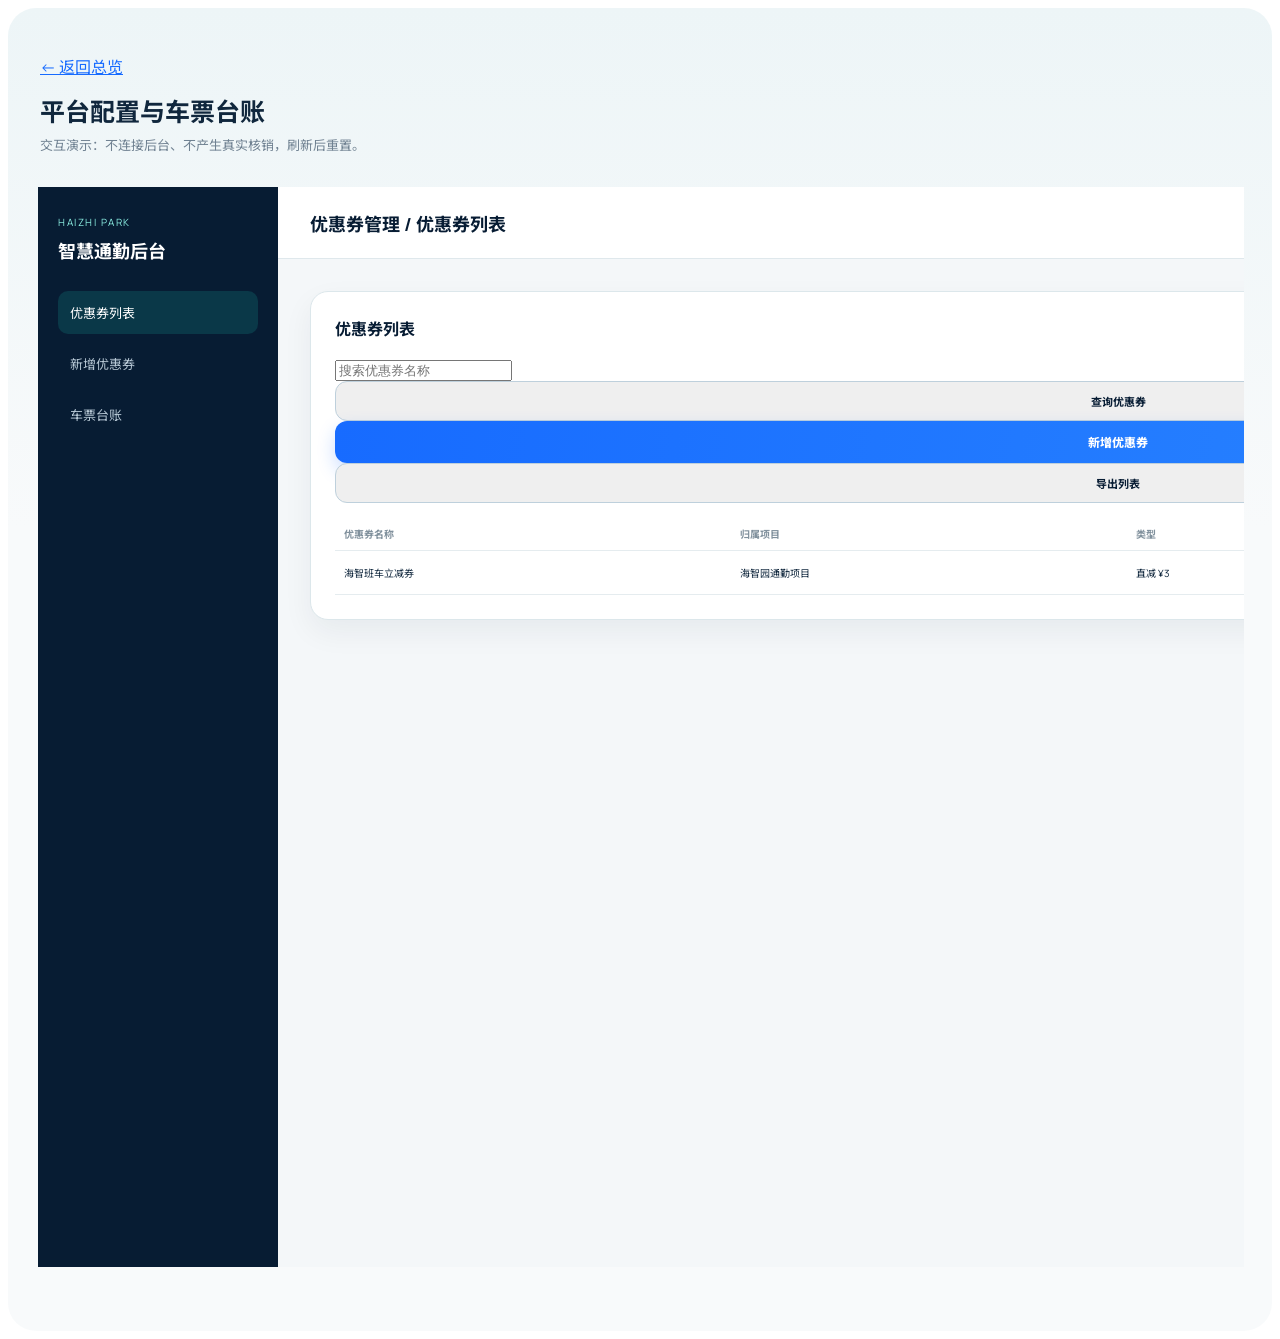
==== commit 254b7ccb: "改版移动端日期选择/支付取消与 PC 端三页拆分 - 移动端：路线卡片直达预订、独立日期画板（09-20 至 09-23）、订单携带 travelDate、支付中详情与取消支付 - PC 端：拆分优惠" ====
--- a/desktop.html
+++ b/desktop.html
@@ -1,4 +1 @@
-<!doctype html>
-<html lang="zh-CN"><head><meta charset="utf-8"><meta name="viewport" content="width=device-width,initial-scale=1"><title>运营后台 · 园区班车</title><link rel="stylesheet" href="styles.css"></head><body><div class="smart-ui">
-<header class="page-header"><a href="index.html">← 返回总览</a><h1>平台配置与商家核销</h1><p>交互演示：不连接后台、不产生真实核销，刷新后重置。</p></header><p id="demo-status" class="notice ok" role="status" hidden></p><p class="desktop-scroll-hint">横向滚动查看完整后台画板</p><div class="desktop-preview"><article class="desktop-board" data-desktop-screen="coupon-management"><aside class="desktop-sidebar"><small>HAIZHI PARK</small><h4>智慧通勤后台</h4><nav><button type="button" data-nav="coupon-management" class="active">优惠券管理</button><button type="button" data-nav="merchant-verification">商家核销</button></nav></aside><header class="desktop-toolbar"><b>优惠券管理 / 新建优惠券</b><span>运营管理员　● 在线</span></header><main class="desktop-main"><div class="desktop-content"><div class="desktop-form-grid"><div class="desktop-panel"><div class="row"><h4>优惠券管理</h4><span class="chip green">当前园区</span></div><div class="coupon-actions"><button type="button" class="secondary" data-action="view-coupons">查看优惠券</button><button type="button" class="primary" data-action="add-coupon">新增优惠券</button></div><h4>基础信息</h4><div class="fields"><div class="field"><label>归属项目<input aria-label="归属项目" value="海智园通勤项目"></label></div><div class="field"><label>归属商家<input aria-label="归属商家" value="海智班车有限公司"></label></div><div class="field"><label>优惠券名称<input aria-label="优惠券名称" value="海智班车立减券"></label></div><div class="field"><label>优惠券图片<input aria-label="优惠券图片" type="file"></label></div><div class="field"><label>券类型<select aria-label="券类型"><option>直减</option><option>折扣</option></select></label></div><div class="field"><label>面额 / 折扣值<input aria-label="折扣值" value="3"></label></div><div class="field"><label>优惠券状态<select aria-label="优惠券状态"><option>启用</option><option>停用</option></select><input aria-label="优惠券状态" type="hidden" value="启用"></label></div><div class="field"><label>可核销总数量<input aria-label="可核销总数量" value="500 张"></label></div><div class="field full"><label>优惠券详情<textarea aria-label="优惠券详情">指定班车线路使用，每位用户限兑 1 张，不与其他优惠同享。</textarea></label></div></div></div><div class="desktop-panel"><h4>会员等级兑换积分</h4><table class="data"><tr><th>会员等级</th><th>兑换积分</th><th>允许兑换</th></tr><tr><td>普通会员</td><td><input type="number" min="0" aria-label="普通会员兑换积分" value="300"></td><td><input type="checkbox" aria-label="普通会员允许兑换" checked></td></tr><tr><td>银卡会员</td><td><input type="number" min="0" aria-label="银卡会员兑换积分" value="270"></td><td><input type="checkbox" aria-label="银卡会员允许兑换" checked></td></tr><tr><td>金卡会员</td><td><input type="number" min="0" aria-label="金卡会员兑换积分" value="240"></td><td><input type="checkbox" aria-label="金卡会员允许兑换" checked></td></tr><tr><td>钻石会员</td><td><input type="number" min="0" aria-label="钻石会员兑换积分" value="210"></td><td><input type="checkbox" aria-label="钻石会员允许兑换" checked></td></tr></table><div class="notice ok">发布操作仅为演示，不影响移动端领券中心。</div></div><div class="desktop-panel"><h4>发布操作</h4><p class="muted" style="line-height:1.8">发布前请确认商家归属、核销数量、发放时间和会员等级兑换积分。</p><button type="button" class="secondary" style="margin-top:20px" data-action="draft">保存草稿</button><button type="button" class="primary" style="margin-top:12px" data-action="publish">确认发布</button></div></div></div></main></article>
-<article class="desktop-board" data-desktop-screen="merchant-verification"><aside class="desktop-sidebar"><small>HAIZHI PARK</small><h4>智慧通勤后台</h4><nav><button type="button" data-nav="coupon-management">优惠券管理</button><button type="button" data-nav="merchant-verification" class="active">商家核销</button></nav></aside><header class="desktop-toolbar"><b>商家核销 / 优惠券核销</b><span>当前商家：海智班车有限公司</span></header><main class="desktop-main"><div class="desktop-content"><div class="desktop-two-column"><div class="desktop-panel"><h4>券码查询或扫码结果</h4><div class="notice ok"><b data-redeem-state>优惠券有效，可由当前商家核销</b></div><div class="coupon" style="box-shadow:none;border:1px solid var(--line)"><div class="coupon-face"><div><b>¥3</b><br><small>无门槛</small></div></div><div class="coupon-info"><b>海智班车立减券</b><p>券码 CPN 826 193<br>归属：海智班车有限公司</p><span class="chip green" data-redeem-badge>待核销</span></div></div><div class="card" style="background:#f7fafb;box-shadow:none"><div class="row"><span class="muted">券码</span><b>CPN 826 193（演示）</b></div><div class="row"><span class="muted">剩余核销数量</span><b data-redeem-remaining>373 张</b></div></div><button type="button" class="primary teal" style="margin-top:20px" data-action="redeem">确认核销优惠券</button><div class="notice" style="margin-top:18px">班车业务规则由系统写死：发车前 30 分钟内不可退票，动态车票窗口使用服务端标准时间，后台无需配置。</div></div><div class="desktop-panel"><h4>核销台账</h4><table class="data"><thead><tr><th>券码</th><th>核销时间</th><th>操作人</th></tr></thead><tbody data-ledger><tr><td>CPN 511 002</td><td>09-26 18:42</td><td>海智班车</td></tr><tr><td>CPN 511 018</td><td>09-27 08:05</td><td>海智班车</td></tr></tbody></table><div class="notice ok" style="margin-top:16px">核销成功后自动写入台账（演示数据）。</div><div class="desktop-panel" style="margin-top:20px"><div class="row"><h4 style="margin:0">已购未退款车票</h4><button type="button" class="secondary" data-action="export-excel">导出 Excel</button></div><table class="data"><thead><tr><th>路线名称</th><th>班车时间</th><th>方向</th><th>购买时间</th><th>支付时间</th><th>交易时间</th><th>原始金额</th><th>优惠券抵扣金额</th><th>实付金额</th><th>所属项目</th><th>购买人</th><th>手机号</th><th>操作人</th><th>使用的优惠券</th></tr></thead><tbody data-ticket-ledger></tbody></table><p class="muted" style="margin:12px 0 0">仅展示已购买且未退款的演示车票；导出文件仅供演示。</p><pre data-ticket-ledger-export hidden></pre></div><div class="flow-note" style="margin-top:16px"><b>核销边界：</b>商家只能核销归属于当前商家的优惠券。班车乘车票不由司机或商家核销，仅供线下工作人员查看；优惠券核销状态与班车车票状态相互独立。</div></div></div></div></main></article></div></div><script src="app.js"></script></body></html>
+<!doctype html><html lang="zh-CN"><head><meta charset="utf-8"><meta name="viewport" content="width=device-width,initial-scale=1"><title>运营后台 · 园区班车</title><link rel="stylesheet" href="styles.css"></head><body><div class="smart-ui"><header class="page-header"><a href="index.html">← 返回总览</a><h1>平台配置与车票台账</h1><p>交互演示：不连接后台、不产生真实核销，刷新后重置。</p></header><p id="demo-status" class="notice ok" role="status" hidden></p><p class="desktop-scroll-hint">横向滚动查看完整后台画板</p><div class="desktop-preview"><article class="desktop-board" data-desktop-screen="coupon-list"><aside class="desktop-sidebar"><small>HAIZHI PARK</small><h4>智慧通勤后台</h4><nav><button type="button" data-nav="coupon-list" class="active">优惠券列表</button><button type="button" data-nav="coupon-create">新增优惠券</button><button type="button" data-nav="ticket-ledger">车票台账</button></nav></aside><header class="desktop-toolbar"><b>优惠券管理 / 优惠券列表</b><span>运营管理员　● 在线</span></header><main class="desktop-main"><div class="desktop-content"><div class="desktop-panel"><div class="row"><h4>优惠券列表</h4><span class="chip green">当前园区</span></div><div class="coupon-actions"><input aria-label="搜索优惠券" placeholder="搜索优惠券名称"><button type="button" class="secondary" data-action="view-coupons">查询优惠券</button><button type="button" class="primary" data-nav="coupon-create">新增优惠券</button><button type="button" class="secondary" data-action="export-excel">导出列表</button></div><table class="data"><thead><tr><th>优惠券名称</th><th>归属项目</th><th>类型</th><th>状态</th><th>操作</th></tr></thead><tbody><tr><td>海智班车立减券</td><td>海智园通勤项目</td><td>直减 ¥3</td><td>启用</td><td><button type="button" class="chip" data-nav="coupon-create">查看 / 编辑</button></td></tr></tbody></table></div></div></main></article><article class="desktop-board" data-desktop-screen="coupon-create"><aside class="desktop-sidebar"><small>HAIZHI PARK</small><h4>智慧通勤后台</h4><nav><button type="button" data-nav="coupon-list">优惠券列表</button><button type="button" data-nav="coupon-create" class="active">新增优惠券</button><button type="button" data-nav="ticket-ledger">车票台账</button></nav></aside><header class="desktop-toolbar"><b>优惠券管理 / 新增优惠券</b><span>运营管理员　● 在线</span></header><main class="desktop-main"><div class="desktop-content"><div class="desktop-panel"><h4>优惠券配置</h4><div class="desktop-form-grid"><div class="desktop-panel"><h4>基础信息</h4><div class="fields"><div class="field"><label>归属项目<input aria-label="归属项目" value="海智园通勤项目"></label></div><div class="field"><label>归属商家<input aria-label="归属商家" value="海智班车有限公司"></label></div><div class="field"><label>优惠券名称<input aria-label="优惠券名称" value="海智班车立减券"></label></div><div class="field"><label>优惠券图片<input aria-label="优惠券图片" type="file"></label></div><div class="field"><label>券类型<select aria-label="券类型"><option>直减</option><option>折扣</option></select></label></div><div class="field"><label>面额 / 折扣值<input aria-label="折扣值" value="3"></label></div><div class="field"><label>优惠券状态<select aria-label="优惠券状态"><option>启用</option><option>停用</option></select><input aria-label="优惠券状态" type="hidden" value="启用"></label></div><div class="field"><label>可核销总数量<input aria-label="可核销总数量" value="500 张"></label></div><div class="field full"><label>优惠券详情<textarea aria-label="优惠券详情">指定班车线路使用，每位用户限兑 1 张，不与其他优惠同享。</textarea></label></div></div></div><div class="desktop-panel"><h4>会员等级兑换积分</h4><table class="data"><tr><th>会员等级</th><th>兑换积分</th><th>允许兑换</th></tr><tr><td>普通会员</td><td><input type="number" min="0" aria-label="普通会员兑换积分" value="300"></td><td><input type="checkbox" aria-label="普通会员允许兑换" checked></td></tr><tr><td>银卡会员</td><td><input type="number" min="0" aria-label="银卡会员兑换积分" value="270"></td><td><input type="checkbox" aria-label="银卡会员允许兑换" checked></td></tr><tr><td>金卡会员</td><td><input type="number" min="0" aria-label="金卡会员兑换积分" value="240"></td><td><input type="checkbox" aria-label="金卡会员允许兑换" checked></td></tr><tr><td>钻石会员</td><td><input type="number" min="0" aria-label="钻石会员兑换积分" value="210"></td><td><input type="checkbox" aria-label="钻石会员允许兑换" checked></td></tr></table><div class="notice ok">发布操作仅为演示，不影响移动端领券中心。</div></div><div class="desktop-panel"><h4>发布操作</h4><p class="muted" style="line-height:1.8">发布前请确认商家归属、核销数量、发放时间和会员等级兑换积分。</p><button type="button" class="secondary" style="margin-top:20px" data-action="draft">保存草稿</button><button type="button" class="primary" style="margin-top:12px" data-action="publish">确认发布</button></div><button type="button" class="secondary" data-nav="coupon-list">返回优惠券列表</button></div></div></main></article><article class="desktop-board" data-desktop-screen="ticket-ledger"><aside class="desktop-sidebar"><small>HAIZHI PARK</small><h4>智慧通勤后台</h4><nav><button type="button" data-nav="coupon-list">优惠券列表</button><button type="button" data-nav="coupon-create">新增优惠券</button><button type="button" data-nav="ticket-ledger" class="active">车票台账</button></nav></aside><header class="desktop-toolbar"><b>车票台账 / 购票记录</b><span>运营管理员　● 在线</span></header><main class="desktop-main"><div class="desktop-content"><div class="desktop-panel"><div class="row"><h4>车票台账</h4><button type="button" class="secondary" data-action="export-excel">导出 Excel</button></div><table class="data"><thead><tr><th>路线名称</th><th>班车时间</th><th>方向</th><th>购买时间</th><th>支付时间</th><th>交易时间</th><th>原始金额</th><th>优惠券抵扣金额</th><th>实付金额</th><th>所属项目</th><th>购买人</th><th>手机号</th><th>操作人</th><th>使用的优惠券</th></tr></thead><tbody data-ticket-ledger></tbody></table><p class="muted">仅展示已购买且未退款的演示车票；导出文件仅供演示。</p><pre data-ticket-ledger-export hidden></pre></div></div></main></article></div></div><script src="app.js"></script></body></html>
--- a/styles.css
+++ b/styles.css
@@ -3,4 +3,4 @@
 :root{--navy:#071c33;--navy2:#0d3152;--blue:#176bff;--cyan:#19c6b3;--cyan-soft:#e3faf6;--amber:#ffad32;--paper:#f2f6f8;--white:#fff;--ink:#10273d;--muted:#6f8191;--line:#dfe8ec;--danger:#e95b62;--shadow:0 22px 60px rgba(7,28,51,.14)}
 *{box-sizing:border-box}.smart-ui{font-family:Manrope,"Noto Sans SC",sans-serif;color:var(--ink);background:linear-gradient(180deg,#edf5f7 0,#f8fafb 520px);padding:28px;border-radius:28px}.smart-ui h2,.smart-ui h3,.smart-ui p{margin-top:0}.cover{position:relative;overflow:hidden;border-radius:28px;padding:34px;background:var(--navy);color:#fff;box-shadow:var(--shadow)}.cover:before{content:"";position:absolute;width:390px;height:390px;border-radius:50%;right:-110px;top:-205px;background:radial-gradient(circle,#1ad0b8 0,rgba(25,198,179,.05) 66%)}.cover:after{content:"";position:absolute;width:230px;height:230px;border:1px solid rgba(255,255,255,.13);border-radius:50%;right:60px;top:-90px}.cover>*{position:relative;z-index:1}.cover-tag{display:inline-flex;align-items:center;gap:8px;font-size:11px;letter-spacing:2px;color:#8cefe3;text-transform:uppercase}.cover-tag:before{content:"";width:24px;height:2px;background:var(--cyan)}.cover h2{font-size:30px;line-height:1.25;margin:12px 0 10px}.cover p{max-width:670px;color:#b8c9d6;line-height:1.7;margin-bottom:0}.journey{display:flex;align-items:center;gap:0;margin-top:24px;max-width:780px}.journey span{font-size:11px;color:#d1dde6;white-space:nowrap}.journey i{height:1px;min-width:24px;flex:1;background:linear-gradient(90deg,var(--cyan),rgba(25,198,179,.15));margin:0 9px}.section-title{display:flex;align-items:flex-end;justify-content:space-between;margin:36px 2px 15px}.section-title small{display:block;font-size:10px;letter-spacing:2px;color:var(--cyan);font-weight:800;margin-bottom:5px}.section-title h3{font-size:20px;margin:0;color:var(--navy)}.section-title p{font-size:12px;color:var(--muted);margin:0}.screens{display:grid;grid-template-columns:repeat(auto-fit,minmax(278px,1fr));gap:20px}.device{background:#071624;border-radius:36px;padding:8px;box-shadow:0 18px 44px rgba(7,28,51,.16)}.viewport{height:610px;position:relative;overflow:hidden;border-radius:29px;background:var(--paper)}.sys{height:27px;background:#fff;display:flex;justify-content:space-between;padding:7px 17px;font-size:9px;font-weight:700}.nav{height:48px;background:#fff;display:flex;justify-content:space-between;align-items:center;padding:0 16px;border-bottom:1px solid #e7eef1}.nav b{font-size:15px}.nav .action{font-size:11px;color:var(--blue);font-weight:700}.hero{position:relative;padding:20px 18px 30px;background:linear-gradient(145deg,var(--navy),var(--navy2));color:#fff;overflow:hidden}.hero:after{content:"";position:absolute;width:130px;height:130px;border-radius:50%;right:-35px;top:-50px;border:23px solid rgba(25,198,179,.13)}.hero small{color:#8cefe3;font-size:10px;letter-spacing:1px}.hero h3{font-size:23px;margin:5px 0}.hero p{font-size:11px;color:#b5c8d5;margin:0}.pad{padding:14px}.lift{margin-top:-17px;position:relative;z-index:2}.card{background:#fff;border-radius:17px;padding:14px;margin-bottom:11px;box-shadow:0 7px 20px rgba(10,37,58,.06)}.eyebrow{font-size:9px;letter-spacing:1.4px;text-transform:uppercase;color:#92a2af;font-weight:800}.strong{font-size:14px;font-weight:800;color:var(--navy)}.row{display:flex;justify-content:space-between;align-items:center;gap:10px}.row+.row{margin-top:11px}.muted{font-size:11px;color:var(--muted)}.chip{display:inline-flex;padding:5px 8px;border-radius:7px;background:#eaf1ff;color:var(--blue);font-size:10px;font-weight:700}.chip.green{background:var(--cyan-soft);color:#008b7b}.chip.amber{background:#fff2dc;color:#b86f00}.price{font-size:18px;font-weight:800;color:var(--amber)}.primary{padding:12px 16px;border-radius:12px;color:#fff;background:linear-gradient(100deg,var(--blue),#2e8bff);font-size:12px;font-weight:800;text-align:center;box-shadow:0 8px 18px rgba(23,107,255,.22)}.primary.teal{background:linear-gradient(100deg,#0da992,var(--cyan));box-shadow:0 8px 18px rgba(25,198,179,.22)}.secondary{padding:11px;border:1px solid #bed0dc;border-radius:12px;text-align:center;font-size:11px;color:var(--navy);font-weight:700}.bottom{position:absolute;bottom:0;left:0;right:0;height:57px;background:rgba(255,255,255,.96);display:flex;border-top:1px solid #e4ecef}.bottom span{flex:1;text-align:center;padding-top:10px;color:#91a0ad;font-size:9px}.bottom .on{color:var(--blue);font-weight:800}.bottom b{display:block;font-size:13px;margin-bottom:2px}.route-card{background:#fff;border-radius:17px;padding:14px;margin-bottom:11px;box-shadow:0 7px 20px rgba(10,37,58,.06);border-left:3px solid var(--cyan)}.route-top{display:flex;justify-content:space-between;align-items:flex-start}.route-name{font-size:14px;font-weight:800}.route-type{font-size:9px;color:#8395a3;margin-top:3px}.period-badge{display:inline-flex;align-items:center;justify-content:center;min-width:18px;height:18px;padding:0 5px;margin-right:4px;border-radius:6px;font-size:9px;font-weight:800;color:#fff;vertical-align:middle}.period-badge.morning{background:var(--amber)}.period-badge.evening{background:var(--blue)}.route-direction{font-size:10px;color:var(--navy2);font-weight:700;padding-top:9px;border-top:1px dashed #dce5e9}.timeline{position:relative;margin:14px 0 8px;padding-left:23px}.timeline:before{content:"";position:absolute;left:5px;top:8px;bottom:8px;width:2px;background:linear-gradient(var(--cyan),var(--blue))}.stop{position:relative;display:flex;justify-content:space-between;font-size:11px}.stop+.stop{margin-top:15px}.stop:before{content:"";position:absolute;left:-22px;top:2px;width:10px;height:10px;border:2px solid var(--cyan);background:#fff;border-radius:50%}.stop:last-child:before{border-color:var(--blue);background:var(--blue)}.stop b{font-size:12px}.via{font-size:9px;color:#82939f;padding-top:9px;border-top:1px dashed #dce5e9}.summary-line{height:1px;background:#e6edf0;margin:12px 0}.coupon{display:grid;grid-template-columns:84px 1fr;background:#fff;border-radius:17px;overflow:hidden;margin-bottom:11px;box-shadow:0 7px 20px rgba(10,37,58,.06)}.coupon-face{position:relative;display:grid;place-items:center;text-align:center;background:linear-gradient(145deg,#ffb94d,#ff9638);color:#fff}.coupon-face:after{content:"";position:absolute;right:-7px;top:0;bottom:0;width:14px;background:radial-gradient(circle at 7px 7px,var(--paper) 0 4px,transparent 4.5px);background-size:14px 14px}.coupon-face b{font-size:25px}.coupon-face small{font-size:9px}.coupon-info{padding:13px 12px 12px 16px}.coupon-info b{font-size:12px}.coupon-info p{font-size:9px;color:var(--muted);line-height:1.55;margin:6px 0}.points{font-size:10px;color:#dc7b00;font-weight:800}.member{background:linear-gradient(135deg,#0c2945,#164e66);color:#fff}.member .eyebrow{color:#80e7da}.member .strong{color:#fff;font-size:19px}.balance{font-size:26px;font-weight:800}.meter{height:5px;background:rgba(255,255,255,.17);border-radius:5px;overflow:hidden;margin:10px 0}.meter i{display:block;height:100%;width:68%;background:linear-gradient(90deg,var(--cyan),#92f5e8)}.tabs{display:flex;background:#fff;border-bottom:1px solid #e5edef}.tabs span{flex:1;padding:11px 2px;text-align:center;font-size:10px;color:#8293a0}.tabs .active{color:var(--blue);font-weight:800;box-shadow:inset 0 -2px var(--blue)}.notice{font-size:10px;line-height:1.5;padding:10px 11px;border-radius:10px;background:#fff4df;color:#996008;margin:10px 0}.notice.ok{background:var(--cyan-soft);color:#047d70}.ticket{overflow:hidden;background:#fff;border-radius:21px;box-shadow:0 15px 34px rgba(7,28,51,.11)}.ticket-head{padding:19px;background:linear-gradient(145deg,var(--navy),#164966);color:#fff}.ticket-head small{font-size:9px;color:#8cefe3;letter-spacing:1px}.ticket-head h3{font-size:18px;margin:5px 0 0}.ticket-code{text-align:center;padding:25px 12px}.ticket-code small{font-size:9px;color:var(--muted)}.ticket-code b{display:block;font-size:29px;letter-spacing:6px;margin-top:5px}.marquee{overflow:hidden;white-space:nowrap;padding:8px 0;background:var(--cyan);color:#fff;font-size:10px;font-weight:800}.marquee span{display:inline-block;padding-left:10%;animation:move 5s linear infinite}@keyframes move{from{transform:translateX(18%)}to{transform:translateX(-84%)}}.ticket.live{border:2px solid var(--cyan)}.ticket.used{filter:saturate(.15)}.stamp{display:inline-block;margin-top:12px;padding:5px 12px;border:3px solid #7d8993;border-radius:7px;color:#687681;transform:rotate(-7deg);font-size:18px;font-weight:800}.desktop-grid{display:grid;grid-template-columns:repeat(auto-fit,minmax(430px,1fr));gap:20px}.desktop-preview{width:100%;overflow:auto;padding:12px 2px 36px}.desktop-board{width:1920px;height:1080px;position:relative;overflow:hidden;display:grid;grid-template-columns:240px 1fr;grid-template-rows:72px 1fr;background:#f4f7f9;transform-origin:top left}.desktop-sidebar{width:240px;grid-row:1 / 3;padding:28px 20px;background:var(--navy);color:#fff}.desktop-sidebar h4{margin:0 0 28px;font-size:18px}.desktop-sidebar small{display:block;color:#8cefe3;font-size:10px;letter-spacing:1.5px;margin-bottom:8px}.desktop-sidebar nav{display:grid;gap:8px}.desktop-sidebar nav span{padding:12px;border-radius:10px;color:#b8c9d6;font-size:13px}.desktop-sidebar nav .active{background:rgba(25,198,179,.16);color:#fff}.desktop-toolbar{height:72px;grid-column:2;display:flex;align-items:center;justify-content:space-between;padding:0 32px;background:#fff;border-bottom:1px solid var(--line)}.desktop-toolbar b{font-size:18px;color:var(--navy)}.desktop-toolbar span{font-size:12px;color:var(--muted)}.desktop-main{grid-column:2;min-width:0;overflow-y:auto;}.desktop-content{padding:32px;}.desktop-form-grid{display:grid;grid-template-columns:repeat(3,minmax(0,1fr));gap:20px}.desktop-two-column{display:grid;grid-template-columns:minmax(0,1fr) 420px;gap:24px}.desktop-panel{background:#fff;border:1px solid #dce7eb;border-radius:18px;padding:24px;box-shadow:0 12px 30px rgba(7,28,51,.06)}.desktop-panel h4{margin:0 0 18px;font-size:16px;color:var(--navy)}.desktop-grid .console{display:none}.console{background:#fff;border:1px solid #dce7eb;border-radius:20px;overflow:hidden;box-shadow:0 18px 48px rgba(7,28,51,.09)}.console-head{padding:17px 19px;background:var(--navy);color:#fff;display:flex;justify-content:space-between}.console-head b{font-size:14px}.console-head span{font-size:10px;color:#9fb6c8}.console-body{padding:18px}.fields{display:grid;grid-template-columns:1fr 1fr;gap:10px}.field{background:#f7fafb;border:1px solid #e1e9ed;border-radius:11px;padding:10px}.field.full{grid-column:1/-1}.field label{display:block;font-size:9px;color:#8797a3;margin-bottom:5px}.field b{font-size:11px}.data{width:100%;border-collapse:collapse;font-size:10px;margin-top:14px}.data th,.data td{text-align:left;padding:9px;border-bottom:1px solid #e5ecef}.data th{color:#81919d}.toggle{display:inline-flex;width:30px;height:17px;border-radius:20px;background:var(--cyan);justify-content:flex-end;padding:2px}.toggle:after{content:"";width:13px;height:13px;background:#fff;border-radius:50%}.rule-grid{display:grid;grid-template-columns:1fr 1fr;gap:12px}.rule{border:1px solid #dce7eb;border-radius:14px;padding:14px;background:#f9fbfc}.formula{padding:9px;border-radius:8px;background:#eaf1ff;color:#1b60d8;font-size:10px;margin-top:10px}.flow-note{margin-top:24px;padding:17px 19px;border-radius:16px;background:#fff;border-left:4px solid var(--cyan);box-shadow:0 9px 24px rgba(7,28,51,.06);font-size:12px;color:var(--muted);line-height:1.7}.flow-note b{color:var(--navy)}
 .prototype-overview{display:grid;grid-template-columns:repeat(2,minmax(0,1fr));gap:16px;margin:24px 0}.prototype-entry{display:block;padding:20px;border-radius:18px;background:#fff;color:var(--ink);text-decoration:none;box-shadow:0 9px 24px rgba(7,28,51,.08);border:1px solid var(--line)}.prototype-entry small{display:block;color:var(--cyan);font-weight:800;letter-spacing:1.4px;margin-bottom:7px}.prototype-entry b{display:block;color:var(--navy);font-size:18px;margin-bottom:5px}.prototype-entry span{font-size:12px;color:var(--muted)}.board-gallery{display:flex;gap:24px;overflow-x:auto;padding:8px 2px 28px;align-items:flex-start}.ios-board{width:393px;height:852px;flex:0 0 393px;position:relative;overflow:hidden;border-radius:42px;background:var(--paper);box-shadow:inset 0 0 0 8px #071624,0 18px 44px rgba(7,28,51,.16)}.ios-status-bar{height:59px;position:relative;display:flex;align-items:center;justify-content:space-between;padding:0 22px;background:#fff;font-size:12px;font-weight:800}.dynamic-island{position:absolute;top:11px;left:50%;width:126px;height:37px;transform:translateX(-50%);border-radius:22px;background:#05090d}.ios-navigation-bar{height:44px;display:flex;align-items:center;justify-content:space-between;padding:0 16px;background:#fff;border-bottom:1px solid #e7eef1}.ios-content{height:calc(852px - 59px - 44px);overflow-y:auto;padding-bottom:108px;background:var(--paper);scrollbar-width:none}.ios-content::-webkit-scrollbar{display:none}.ios-tab-bar{position:absolute;z-index:5;left:0;right:0;bottom:0;height:83px;display:flex;padding:9px 12px 25px;background:rgba(255,255,255,.96);border-top:1px solid #e4ecef}.ios-tab-bar span{flex:1;text-align:center;color:#91a0ad;font-size:10px}.ios-tab-bar .on{color:var(--blue);font-weight:800}.ios-tab-bar b{display:block;font-size:15px;margin-bottom:3px}.home-indicator{position:absolute;z-index:6;bottom:8px;left:50%;width:134px;height:5px;transform:translateX(-50%);border-radius:5px;background:#071624}.ios-bottom-action{position:absolute;z-index:5;left:0;right:0;bottom:0;padding:12px 18px 32px;background:#fff;border-top:1px solid var(--line)}.ios-placeholder{display:grid;place-items:center;height:100%;padding:34px;text-align:center;background:linear-gradient(160deg,#fff,var(--paper))}.ios-placeholder small{color:var(--cyan);font-weight:800;letter-spacing:1px}.ios-placeholder h3{margin:8px 0;color:var(--navy)}
-[hidden]{display:none!important}button{font:inherit;cursor:pointer;border:0}button:disabled{opacity:.48;cursor:not-allowed}button:focus-visible,a:focus-visible,input:focus-visible{outline:3px solid var(--amber);outline-offset:3px}.page-header{padding:18px 4px 8px}.page-header h1{font-size:25px;margin:14px 0 6px}.page-header p{color:var(--muted);font-size:13px}.page-header a{color:var(--blue)}.screen-nav{display:flex;gap:8px;flex-wrap:wrap;margin:12px 0 20px}.screen-nav button,.ticket-tabs button{padding:9px 12px;border-radius:9px;background:#fff;color:var(--navy);border:1px solid var(--line)}.screen-nav button[aria-current=page],.ticket-tabs button[aria-pressed=true]{background:var(--navy);color:#fff}.board-gallery{justify-content:center}.book-button{display:block;width:100%;margin-top:12px}.text-button{background:transparent;color:#dc7b00;font-size:11px;font-weight:700}.ios-bottom-action button{width:100%}.coupon-info button{margin-left:auto}.ticket-tabs{display:flex;gap:5px;margin-bottom:10px}.ticket-tabs button{font-size:10px;padding:7px}.desktop-preview{display:flex;justify-content:center}.desktop-board{flex:0 0 1920px}.desktop-panel button.primary,.desktop-panel button.secondary{display:block;width:100%}.field input{width:100%;border:0;background:transparent;color:var(--ink);font-size:11px;font-weight:700;min-width:0}.field label{margin-bottom:0}.field label input{display:block;margin-top:5px}.ios-content .muted{line-height:1.5}@media(prefers-reduced-motion:reduce){.marquee span{animation:none}}.desktop-sidebar nav button{padding:12px;border-radius:10px;color:#b8c9d6;font-size:13px;background:transparent;text-align:left}.desktop-sidebar nav .active,.desktop-sidebar nav button[aria-current=page]{background:rgba(25,198,179,.16);color:#fff}.desktop-scroll-hint{display:none}.desktop-preview{width:100%;overflow-x:auto;justify-content:flex-start}@media(max-width:720px){.desktop-scroll-hint{display:block;font-size:12px;color:var(--muted);margin:0 0 4px}.desktop-board{transform:none;margin:0}}@media(max-width:720px){.smart-ui{padding:14px}.cover{padding:24px}.cover h2{font-size:24px}.journey{display:none}.prototype-overview{grid-template-columns:1fr}.desktop-grid,.fields,.rule-grid{grid-template-columns:1fr}.field.full{grid-column:auto}.section-title{align-items:flex-start;flex-direction:column;gap:6px}}
+[hidden]{display:none!important}button{font:inherit;cursor:pointer;border:0}button:disabled{opacity:.48;cursor:not-allowed}button:focus-visible,a:focus-visible,input:focus-visible{outline:3px solid var(--amber);outline-offset:3px}.page-header{padding:18px 4px 8px}.page-header h1{font-size:25px;margin:14px 0 6px}.page-header p{color:var(--muted);font-size:13px}.page-header a{color:var(--blue)}.screen-nav{display:flex;gap:8px;flex-wrap:wrap;margin:12px 0 20px}.screen-nav button,.ticket-tabs button{padding:9px 12px;border-radius:9px;background:#fff;color:var(--navy);border:1px solid var(--line)}.screen-nav button[aria-current=page],.ticket-tabs button[aria-pressed=true]{background:var(--navy);color:#fff}.board-gallery{justify-content:center}.book-button{display:block;width:100%;margin-top:12px}.text-button{background:transparent;color:#dc7b00;font-size:11px;font-weight:700}.ios-bottom-action button{width:100%}.coupon-info button{margin-left:auto}.ticket-tabs{display:flex;gap:5px;margin-bottom:10px}.ticket-tabs button{font-size:10px;padding:7px}.desktop-preview{display:flex;justify-content:center}.desktop-board{flex:0 0 1920px}.desktop-panel button.primary,.desktop-panel button.secondary{display:block;width:100%}.field input{width:100%;border:0;background:transparent;color:var(--ink);font-size:11px;font-weight:700;min-width:0}.field label{margin-bottom:0}.field label input{display:block;margin-top:5px}.date-grid{display:grid;grid-template-columns:repeat(2,1fr);gap:10px;margin-top:14px}.date-grid button{width:100%;justify-content:center}@media(prefers-reduced-motion:reduce){.marquee span{animation:none}}.desktop-sidebar nav button{padding:12px;border-radius:10px;color:#b8c9d6;font-size:13px;background:transparent;text-align:left}.desktop-sidebar nav .active,.desktop-sidebar nav button[aria-current=page]{background:rgba(25,198,179,.16);color:#fff}.desktop-scroll-hint{display:none}.desktop-preview{width:100%;overflow-x:auto;justify-content:flex-start}@media(max-width:720px){.desktop-scroll-hint{display:block;font-size:12px;color:var(--muted);margin:0 0 4px}.desktop-board{transform:none;margin:0}}@media(max-width:720px){.smart-ui{padding:14px}.cover{padding:24px}.cover h2{font-size:24px}.journey{display:none}.prototype-overview{grid-template-columns:1fr}.desktop-grid,.fields,.rule-grid{grid-template-columns:1fr}.field.full{grid-column:auto}.section-title{align-items:flex-start;flex-direction:column;gap:6px}}
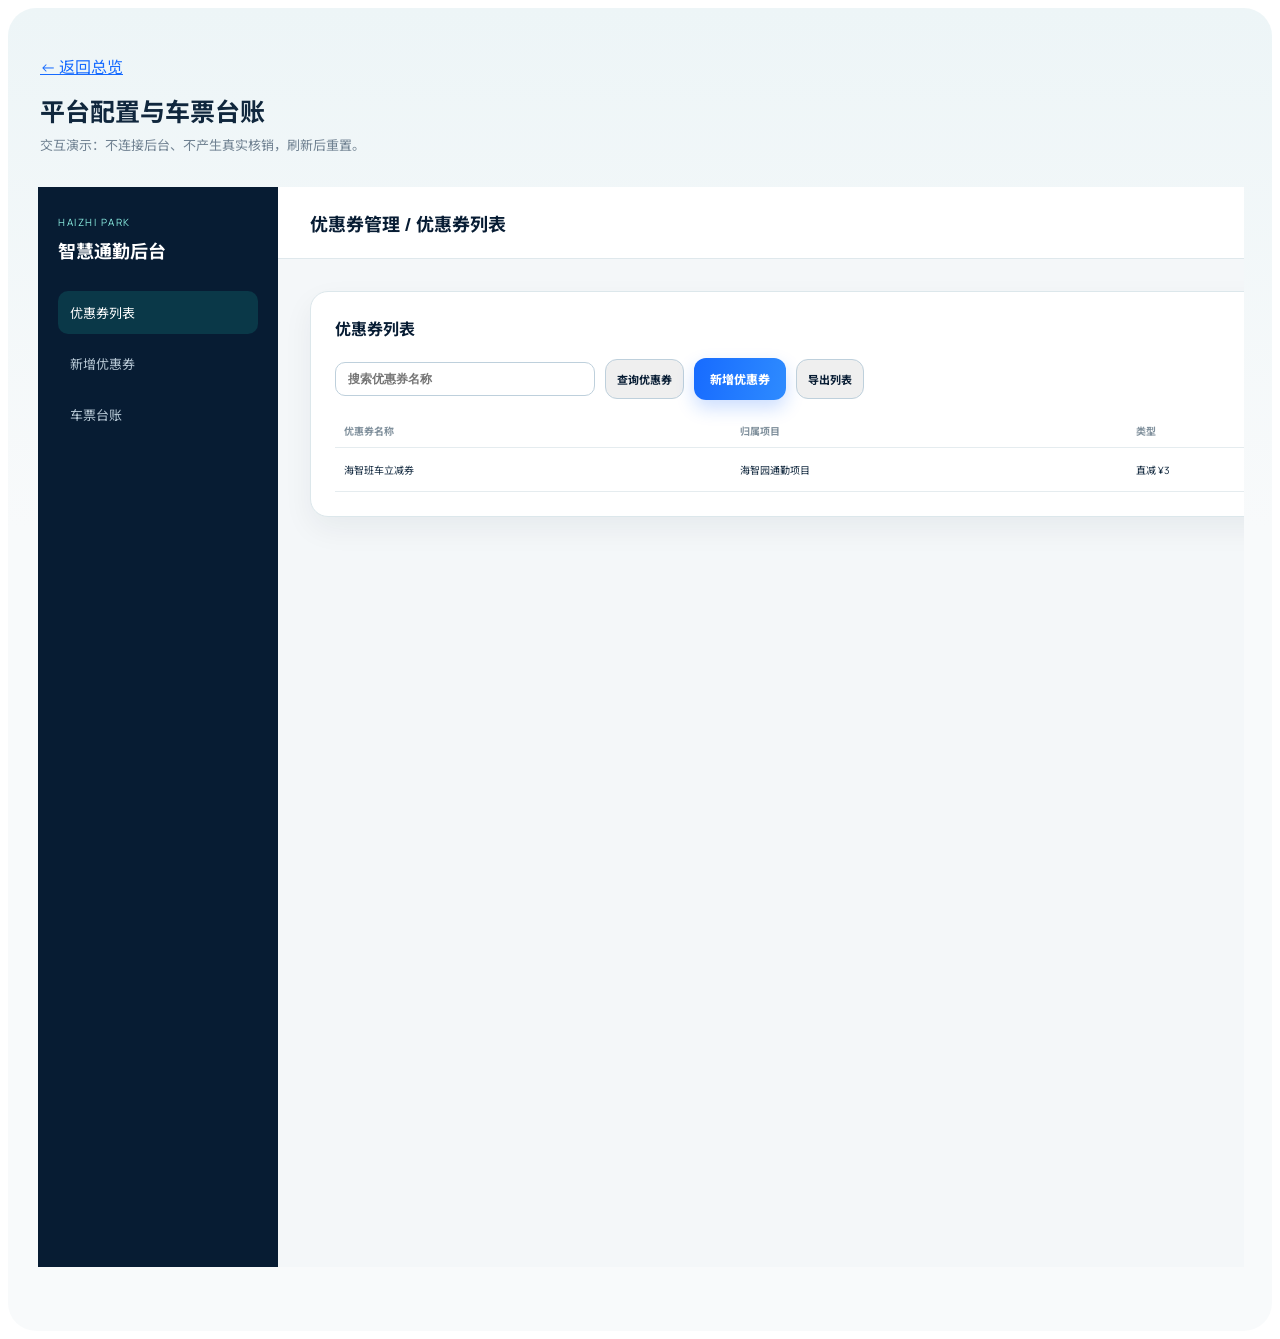
==== commit 050f5515: "feat: 优化移动端路线卡与后台优惠券表单交互 - 路线卡按 12306 风格突出班车时间区间（大号出发/到达时间+站名） - 底部导航 span 与 button 统一尺寸并支持 aria-cur" ====
--- a/desktop.html
+++ b/desktop.html
@@ -1 +1 @@
-<!doctype html><html lang="zh-CN"><head><meta charset="utf-8"><meta name="viewport" content="width=device-width,initial-scale=1"><title>运营后台 · 园区班车</title><link rel="stylesheet" href="styles.css"></head><body><div class="smart-ui"><header class="page-header"><a href="index.html">← 返回总览</a><h1>平台配置与车票台账</h1><p>交互演示：不连接后台、不产生真实核销，刷新后重置。</p></header><p id="demo-status" class="notice ok" role="status" hidden></p><p class="desktop-scroll-hint">横向滚动查看完整后台画板</p><div class="desktop-preview"><article class="desktop-board" data-desktop-screen="coupon-list"><aside class="desktop-sidebar"><small>HAIZHI PARK</small><h4>智慧通勤后台</h4><nav><button type="button" data-nav="coupon-list" class="active">优惠券列表</button><button type="button" data-nav="coupon-create">新增优惠券</button><button type="button" data-nav="ticket-ledger">车票台账</button></nav></aside><header class="desktop-toolbar"><b>优惠券管理 / 优惠券列表</b><span>运营管理员　● 在线</span></header><main class="desktop-main"><div class="desktop-content"><div class="desktop-panel"><div class="row"><h4>优惠券列表</h4><span class="chip green">当前园区</span></div><div class="coupon-actions"><input aria-label="搜索优惠券" placeholder="搜索优惠券名称"><button type="button" class="secondary" data-action="view-coupons">查询优惠券</button><button type="button" class="primary" data-nav="coupon-create">新增优惠券</button><button type="button" class="secondary" data-action="export-excel">导出列表</button></div><table class="data"><thead><tr><th>优惠券名称</th><th>归属项目</th><th>类型</th><th>状态</th><th>操作</th></tr></thead><tbody><tr><td>海智班车立减券</td><td>海智园通勤项目</td><td>直减 ¥3</td><td>启用</td><td><button type="button" class="chip" data-nav="coupon-create">查看 / 编辑</button></td></tr></tbody></table></div></div></main></article><article class="desktop-board" data-desktop-screen="coupon-create"><aside class="desktop-sidebar"><small>HAIZHI PARK</small><h4>智慧通勤后台</h4><nav><button type="button" data-nav="coupon-list">优惠券列表</button><button type="button" data-nav="coupon-create" class="active">新增优惠券</button><button type="button" data-nav="ticket-ledger">车票台账</button></nav></aside><header class="desktop-toolbar"><b>优惠券管理 / 新增优惠券</b><span>运营管理员　● 在线</span></header><main class="desktop-main"><div class="desktop-content"><div class="desktop-panel"><h4>优惠券配置</h4><div class="desktop-form-grid"><div class="desktop-panel"><h4>基础信息</h4><div class="fields"><div class="field"><label>归属项目<input aria-label="归属项目" value="海智园通勤项目"></label></div><div class="field"><label>归属商家<input aria-label="归属商家" value="海智班车有限公司"></label></div><div class="field"><label>优惠券名称<input aria-label="优惠券名称" value="海智班车立减券"></label></div><div class="field"><label>优惠券图片<input aria-label="优惠券图片" type="file"></label></div><div class="field"><label>券类型<select aria-label="券类型"><option>直减</option><option>折扣</option></select></label></div><div class="field"><label>面额 / 折扣值<input aria-label="折扣值" value="3"></label></div><div class="field"><label>优惠券状态<select aria-label="优惠券状态"><option>启用</option><option>停用</option></select><input aria-label="优惠券状态" type="hidden" value="启用"></label></div><div class="field"><label>可核销总数量<input aria-label="可核销总数量" value="500 张"></label></div><div class="field full"><label>优惠券详情<textarea aria-label="优惠券详情">指定班车线路使用，每位用户限兑 1 张，不与其他优惠同享。</textarea></label></div></div></div><div class="desktop-panel"><h4>会员等级兑换积分</h4><table class="data"><tr><th>会员等级</th><th>兑换积分</th><th>允许兑换</th></tr><tr><td>普通会员</td><td><input type="number" min="0" aria-label="普通会员兑换积分" value="300"></td><td><input type="checkbox" aria-label="普通会员允许兑换" checked></td></tr><tr><td>银卡会员</td><td><input type="number" min="0" aria-label="银卡会员兑换积分" value="270"></td><td><input type="checkbox" aria-label="银卡会员允许兑换" checked></td></tr><tr><td>金卡会员</td><td><input type="number" min="0" aria-label="金卡会员兑换积分" value="240"></td><td><input type="checkbox" aria-label="金卡会员允许兑换" checked></td></tr><tr><td>钻石会员</td><td><input type="number" min="0" aria-label="钻石会员兑换积分" value="210"></td><td><input type="checkbox" aria-label="钻石会员允许兑换" checked></td></tr></table><div class="notice ok">发布操作仅为演示，不影响移动端领券中心。</div></div><div class="desktop-panel"><h4>发布操作</h4><p class="muted" style="line-height:1.8">发布前请确认商家归属、核销数量、发放时间和会员等级兑换积分。</p><button type="button" class="secondary" style="margin-top:20px" data-action="draft">保存草稿</button><button type="button" class="primary" style="margin-top:12px" data-action="publish">确认发布</button></div><button type="button" class="secondary" data-nav="coupon-list">返回优惠券列表</button></div></div></main></article><article class="desktop-board" data-desktop-screen="ticket-ledger"><aside class="desktop-sidebar"><small>HAIZHI PARK</small><h4>智慧通勤后台</h4><nav><button type="button" data-nav="coupon-list">优惠券列表</button><button type="button" data-nav="coupon-create">新增优惠券</button><button type="button" data-nav="ticket-ledger" class="active">车票台账</button></nav></aside><header class="desktop-toolbar"><b>车票台账 / 购票记录</b><span>运营管理员　● 在线</span></header><main class="desktop-main"><div class="desktop-content"><div class="desktop-panel"><div class="row"><h4>车票台账</h4><button type="button" class="secondary" data-action="export-excel">导出 Excel</button></div><table class="data"><thead><tr><th>路线名称</th><th>班车时间</th><th>方向</th><th>购买时间</th><th>支付时间</th><th>交易时间</th><th>原始金额</th><th>优惠券抵扣金额</th><th>实付金额</th><th>所属项目</th><th>购买人</th><th>手机号</th><th>操作人</th><th>使用的优惠券</th></tr></thead><tbody data-ticket-ledger></tbody></table><p class="muted">仅展示已购买且未退款的演示车票；导出文件仅供演示。</p><pre data-ticket-ledger-export hidden></pre></div></div></main></article></div></div><script src="app.js"></script></body></html>+<!doctype html><html lang="zh-CN"><head><meta charset="utf-8"><meta name="viewport" content="width=device-width,initial-scale=1"><title>运营后台 · 园区班车</title><link rel="stylesheet" href="styles.css"></head><body><div class="smart-ui"><header class="page-header"><a href="index.html">← 返回总览</a><h1>平台配置与车票台账</h1><p>交互演示：不连接后台、不产生真实核销，刷新后重置。</p></header><p id="demo-status" class="notice ok" role="status" hidden></p><p class="desktop-scroll-hint">横向滚动查看完整后台画板</p><div class="desktop-preview"><article class="desktop-board" data-desktop-screen="coupon-list"><aside class="desktop-sidebar"><small>HAIZHI PARK</small><h4>智慧通勤后台</h4><nav><button type="button" data-nav="coupon-list" class="active">优惠券列表</button><button type="button" data-nav="coupon-create">新增优惠券</button><button type="button" data-nav="ticket-ledger">车票台账</button></nav></aside><header class="desktop-toolbar"><b>优惠券管理 / 优惠券列表</b><span>运营管理员　● 在线</span></header><main class="desktop-main"><div class="desktop-content"><div class="desktop-panel"><div class="row"><h4>优惠券列表</h4><span class="chip green">当前园区</span></div><div class="coupon-actions"><input aria-label="搜索优惠券" placeholder="搜索优惠券名称"><button type="button" class="secondary" data-action="view-coupons">查询优惠券</button><button type="button" class="primary" data-nav="coupon-create">新增优惠券</button><button type="button" class="secondary" data-action="export-excel">导出列表</button></div><table class="data"><thead><tr><th>优惠券名称</th><th>归属项目</th><th>类型</th><th>状态</th><th>操作</th></tr></thead><tbody><tr><td>海智班车立减券</td><td>海智园通勤项目</td><td>直减 ¥3</td><td>启用</td><td><button type="button" class="chip" data-nav="coupon-create">查看 / 编辑</button></td></tr></tbody></table></div></div></main></article><article class="desktop-board" data-desktop-screen="coupon-create"><aside class="desktop-sidebar"><small>HAIZHI PARK</small><h4>智慧通勤后台</h4><nav><button type="button" data-nav="coupon-list">优惠券列表</button><button type="button" data-nav="coupon-create" class="active">新增优惠券</button><button type="button" data-nav="ticket-ledger">车票台账</button></nav></aside><header class="desktop-toolbar"><b>优惠券管理 / 新增优惠券</b><span>运营管理员　● 在线</span><button type="button" class="secondary" data-nav="coupon-list">返回</button></header><main class="desktop-main"><div class="desktop-content"><div class="desktop-panel"><div class="row"><h4>新增优惠券</h4><span class="chip green">草稿模式</span></div><section class="create-section"><div class="section-eyebrow">基础规则</div><div class="form-row"><label class="form-label">*所属项目</label><div class="form-control"><div class="field"><label>所属项目<input aria-label="归属项目" value="海智园通勤项目"></label></div><p class="muted">归属项目决定该券在移动端的投放范围。</p></div></div><div class="form-row"><label class="form-label">*可用商户</label><div class="form-control"><div class="radio-line"><label class="radio-item"><input type="radio" name="merchant-scope" checked> 全部商户</label><label class="radio-item"><input type="radio" name="merchant-scope"> 指定商户</label></div><div class="field"><label>归属商家<input aria-label="归属商家" value="海智班车有限公司"></label></div></div></div><div class="form-row"><label class="form-label">*优惠券名称</label><div class="form-control"><div class="field"><label>优惠券名称<input aria-label="优惠券名称" value="海智班车立减券"></label></div></div></div><div class="form-row"><label class="form-label">优惠券图片</label><div class="form-control"><div class="upload-box"><b>＋</b><span>点击或拖拽上传券面图片</span><input aria-label="优惠券图片" type="file"></div></div></div><div class="form-row"><label class="form-label">面额 / 折扣值</label><div class="form-control"><div class="field"><label>折扣值<input aria-label="折扣值" value="3"></label></div><div class="field"><label>可核销总数量<input aria-label="可核销总数量" value="500 张"></label></div></div></div><div class="form-row"><label class="form-label">优惠券状态</label><div class="form-control"><div class="field"><label>优惠券状态<select aria-label="优惠券状态"><option>启用</option><option>停用</option></select><input aria-label="优惠券状态" type="hidden" value="启用"></label></div></div></div><div class="form-row"><label class="form-label">使用须知</label><div class="form-control"><div class="field"><label>使用须知<textarea aria-label="使用须知">指定班车线路使用，每位用户限兑 1 张，不与其他优惠同享。</textarea></label></div></div></div><div class="form-row"><label class="form-label">优惠券详情</label><div class="form-control"><div class="field"><label>优惠券详情<textarea aria-label="优惠券详情">指定班车线路使用，每位用户限兑 1 张，不与其他优惠同享。</textarea></label></div></div></div></section><section class="create-section"><div class="section-eyebrow">会员等级兑换积分</div><table class="data"><tr><th>会员等级</th><th>兑换积分</th><th>允许兑换</th></tr><tr><td>普通会员</td><td><input type="number" min="0" aria-label="普通会员兑换积分" value="300"></td><td><input type="checkbox" aria-label="普通会员允许兑换" checked></td></tr><tr><td>银卡会员</td><td><input type="number" min="0" aria-label="银卡会员兑换积分" value="270"></td><td><input type="checkbox" aria-label="银卡会员允许兑换" checked></td></tr><tr><td>金卡会员</td><td><input type="number" min="0" aria-label="金卡会员兑换积分" value="240"></td><td><input type="checkbox" aria-label="金卡会员允许兑换" checked></td></tr><tr><td>钻石会员</td><td><input type="number" min="0" aria-label="钻石会员兑换积分" value="210"></td><td><input type="checkbox" aria-label="钻石会员允许兑换" checked></td></tr></table><div class="notice ok">发布操作仅为演示，不影响移动端领券中心。</div></section><div class="create-footer"><button type="button" class="primary" data-action="draft">保存</button><button type="button" class="primary" data-action="publish">保存并发布</button><button type="button" class="secondary" data-action="cancel-create">取消</button></div><p class="muted" style="margin-top:12px">所有操作均为演示，不写入后台，刷新后重置。</p></div></main></article><article class="desktop-board" data-desktop-screen="ticket-ledger"><aside class="desktop-sidebar"><small>HAIZHI PARK</small><h4>智慧通勤后台</h4><nav><button type="button" data-nav="coupon-list">优惠券列表</button><button type="button" data-nav="coupon-create">新增优惠券</button><button type="button" data-nav="ticket-ledger" class="active">车票台账</button></nav></aside><header class="desktop-toolbar"><b>车票台账 / 购票记录</b><span>运营管理员　● 在线</span></header><main class="desktop-main"><div class="desktop-content"><div class="desktop-panel"><div class="row"><h4>车票台账</h4><button type="button" class="secondary" data-action="export-excel">导出 Excel</button></div><table class="data"><thead><tr><th>路线名称</th><th>班车时间</th><th>方向</th><th>购买时间</th><th>支付时间</th><th>交易时间</th><th>原始金额</th><th>优惠券抵扣金额</th><th>实付金额</th><th>所属项目</th><th>购买人</th><th>手机号</th><th>操作人</th><th>使用的优惠券</th></tr></thead><tbody data-ticket-ledger></tbody></table><p class="muted">仅展示已购买且未退款的演示车票；导出文件仅供演示。</p><pre data-ticket-ledger-export hidden></pre></div></div></main></article></div></div><script src="app.js"></script></body></html>
--- a/styles.css
+++ b/styles.css
@@ -1,6 +1,6 @@
 
 @import url('https://fonts.googleapis.com/css2?family=Manrope:wght@500;600;700;800&family=Noto+Sans+SC:wght@400;500;600;700;800&display=swap');
 :root{--navy:#071c33;--navy2:#0d3152;--blue:#176bff;--cyan:#19c6b3;--cyan-soft:#e3faf6;--amber:#ffad32;--paper:#f2f6f8;--white:#fff;--ink:#10273d;--muted:#6f8191;--line:#dfe8ec;--danger:#e95b62;--shadow:0 22px 60px rgba(7,28,51,.14)}
-*{box-sizing:border-box}.smart-ui{font-family:Manrope,"Noto Sans SC",sans-serif;color:var(--ink);background:linear-gradient(180deg,#edf5f7 0,#f8fafb 520px);padding:28px;border-radius:28px}.smart-ui h2,.smart-ui h3,.smart-ui p{margin-top:0}.cover{position:relative;overflow:hidden;border-radius:28px;padding:34px;background:var(--navy);color:#fff;box-shadow:var(--shadow)}.cover:before{content:"";position:absolute;width:390px;height:390px;border-radius:50%;right:-110px;top:-205px;background:radial-gradient(circle,#1ad0b8 0,rgba(25,198,179,.05) 66%)}.cover:after{content:"";position:absolute;width:230px;height:230px;border:1px solid rgba(255,255,255,.13);border-radius:50%;right:60px;top:-90px}.cover>*{position:relative;z-index:1}.cover-tag{display:inline-flex;align-items:center;gap:8px;font-size:11px;letter-spacing:2px;color:#8cefe3;text-transform:uppercase}.cover-tag:before{content:"";width:24px;height:2px;background:var(--cyan)}.cover h2{font-size:30px;line-height:1.25;margin:12px 0 10px}.cover p{max-width:670px;color:#b8c9d6;line-height:1.7;margin-bottom:0}.journey{display:flex;align-items:center;gap:0;margin-top:24px;max-width:780px}.journey span{font-size:11px;color:#d1dde6;white-space:nowrap}.journey i{height:1px;min-width:24px;flex:1;background:linear-gradient(90deg,var(--cyan),rgba(25,198,179,.15));margin:0 9px}.section-title{display:flex;align-items:flex-end;justify-content:space-between;margin:36px 2px 15px}.section-title small{display:block;font-size:10px;letter-spacing:2px;color:var(--cyan);font-weight:800;margin-bottom:5px}.section-title h3{font-size:20px;margin:0;color:var(--navy)}.section-title p{font-size:12px;color:var(--muted);margin:0}.screens{display:grid;grid-template-columns:repeat(auto-fit,minmax(278px,1fr));gap:20px}.device{background:#071624;border-radius:36px;padding:8px;box-shadow:0 18px 44px rgba(7,28,51,.16)}.viewport{height:610px;position:relative;overflow:hidden;border-radius:29px;background:var(--paper)}.sys{height:27px;background:#fff;display:flex;justify-content:space-between;padding:7px 17px;font-size:9px;font-weight:700}.nav{height:48px;background:#fff;display:flex;justify-content:space-between;align-items:center;padding:0 16px;border-bottom:1px solid #e7eef1}.nav b{font-size:15px}.nav .action{font-size:11px;color:var(--blue);font-weight:700}.hero{position:relative;padding:20px 18px 30px;background:linear-gradient(145deg,var(--navy),var(--navy2));color:#fff;overflow:hidden}.hero:after{content:"";position:absolute;width:130px;height:130px;border-radius:50%;right:-35px;top:-50px;border:23px solid rgba(25,198,179,.13)}.hero small{color:#8cefe3;font-size:10px;letter-spacing:1px}.hero h3{font-size:23px;margin:5px 0}.hero p{font-size:11px;color:#b5c8d5;margin:0}.pad{padding:14px}.lift{margin-top:-17px;position:relative;z-index:2}.card{background:#fff;border-radius:17px;padding:14px;margin-bottom:11px;box-shadow:0 7px 20px rgba(10,37,58,.06)}.eyebrow{font-size:9px;letter-spacing:1.4px;text-transform:uppercase;color:#92a2af;font-weight:800}.strong{font-size:14px;font-weight:800;color:var(--navy)}.row{display:flex;justify-content:space-between;align-items:center;gap:10px}.row+.row{margin-top:11px}.muted{font-size:11px;color:var(--muted)}.chip{display:inline-flex;padding:5px 8px;border-radius:7px;background:#eaf1ff;color:var(--blue);font-size:10px;font-weight:700}.chip.green{background:var(--cyan-soft);color:#008b7b}.chip.amber{background:#fff2dc;color:#b86f00}.price{font-size:18px;font-weight:800;color:var(--amber)}.primary{padding:12px 16px;border-radius:12px;color:#fff;background:linear-gradient(100deg,var(--blue),#2e8bff);font-size:12px;font-weight:800;text-align:center;box-shadow:0 8px 18px rgba(23,107,255,.22)}.primary.teal{background:linear-gradient(100deg,#0da992,var(--cyan));box-shadow:0 8px 18px rgba(25,198,179,.22)}.secondary{padding:11px;border:1px solid #bed0dc;border-radius:12px;text-align:center;font-size:11px;color:var(--navy);font-weight:700}.bottom{position:absolute;bottom:0;left:0;right:0;height:57px;background:rgba(255,255,255,.96);display:flex;border-top:1px solid #e4ecef}.bottom span{flex:1;text-align:center;padding-top:10px;color:#91a0ad;font-size:9px}.bottom .on{color:var(--blue);font-weight:800}.bottom b{display:block;font-size:13px;margin-bottom:2px}.route-card{background:#fff;border-radius:17px;padding:14px;margin-bottom:11px;box-shadow:0 7px 20px rgba(10,37,58,.06);border-left:3px solid var(--cyan)}.route-top{display:flex;justify-content:space-between;align-items:flex-start}.route-name{font-size:14px;font-weight:800}.route-type{font-size:9px;color:#8395a3;margin-top:3px}.period-badge{display:inline-flex;align-items:center;justify-content:center;min-width:18px;height:18px;padding:0 5px;margin-right:4px;border-radius:6px;font-size:9px;font-weight:800;color:#fff;vertical-align:middle}.period-badge.morning{background:var(--amber)}.period-badge.evening{background:var(--blue)}.route-direction{font-size:10px;color:var(--navy2);font-weight:700;padding-top:9px;border-top:1px dashed #dce5e9}.timeline{position:relative;margin:14px 0 8px;padding-left:23px}.timeline:before{content:"";position:absolute;left:5px;top:8px;bottom:8px;width:2px;background:linear-gradient(var(--cyan),var(--blue))}.stop{position:relative;display:flex;justify-content:space-between;font-size:11px}.stop+.stop{margin-top:15px}.stop:before{content:"";position:absolute;left:-22px;top:2px;width:10px;height:10px;border:2px solid var(--cyan);background:#fff;border-radius:50%}.stop:last-child:before{border-color:var(--blue);background:var(--blue)}.stop b{font-size:12px}.via{font-size:9px;color:#82939f;padding-top:9px;border-top:1px dashed #dce5e9}.summary-line{height:1px;background:#e6edf0;margin:12px 0}.coupon{display:grid;grid-template-columns:84px 1fr;background:#fff;border-radius:17px;overflow:hidden;margin-bottom:11px;box-shadow:0 7px 20px rgba(10,37,58,.06)}.coupon-face{position:relative;display:grid;place-items:center;text-align:center;background:linear-gradient(145deg,#ffb94d,#ff9638);color:#fff}.coupon-face:after{content:"";position:absolute;right:-7px;top:0;bottom:0;width:14px;background:radial-gradient(circle at 7px 7px,var(--paper) 0 4px,transparent 4.5px);background-size:14px 14px}.coupon-face b{font-size:25px}.coupon-face small{font-size:9px}.coupon-info{padding:13px 12px 12px 16px}.coupon-info b{font-size:12px}.coupon-info p{font-size:9px;color:var(--muted);line-height:1.55;margin:6px 0}.points{font-size:10px;color:#dc7b00;font-weight:800}.member{background:linear-gradient(135deg,#0c2945,#164e66);color:#fff}.member .eyebrow{color:#80e7da}.member .strong{color:#fff;font-size:19px}.balance{font-size:26px;font-weight:800}.meter{height:5px;background:rgba(255,255,255,.17);border-radius:5px;overflow:hidden;margin:10px 0}.meter i{display:block;height:100%;width:68%;background:linear-gradient(90deg,var(--cyan),#92f5e8)}.tabs{display:flex;background:#fff;border-bottom:1px solid #e5edef}.tabs span{flex:1;padding:11px 2px;text-align:center;font-size:10px;color:#8293a0}.tabs .active{color:var(--blue);font-weight:800;box-shadow:inset 0 -2px var(--blue)}.notice{font-size:10px;line-height:1.5;padding:10px 11px;border-radius:10px;background:#fff4df;color:#996008;margin:10px 0}.notice.ok{background:var(--cyan-soft);color:#047d70}.ticket{overflow:hidden;background:#fff;border-radius:21px;box-shadow:0 15px 34px rgba(7,28,51,.11)}.ticket-head{padding:19px;background:linear-gradient(145deg,var(--navy),#164966);color:#fff}.ticket-head small{font-size:9px;color:#8cefe3;letter-spacing:1px}.ticket-head h3{font-size:18px;margin:5px 0 0}.ticket-code{text-align:center;padding:25px 12px}.ticket-code small{font-size:9px;color:var(--muted)}.ticket-code b{display:block;font-size:29px;letter-spacing:6px;margin-top:5px}.marquee{overflow:hidden;white-space:nowrap;padding:8px 0;background:var(--cyan);color:#fff;font-size:10px;font-weight:800}.marquee span{display:inline-block;padding-left:10%;animation:move 5s linear infinite}@keyframes move{from{transform:translateX(18%)}to{transform:translateX(-84%)}}.ticket.live{border:2px solid var(--cyan)}.ticket.used{filter:saturate(.15)}.stamp{display:inline-block;margin-top:12px;padding:5px 12px;border:3px solid #7d8993;border-radius:7px;color:#687681;transform:rotate(-7deg);font-size:18px;font-weight:800}.desktop-grid{display:grid;grid-template-columns:repeat(auto-fit,minmax(430px,1fr));gap:20px}.desktop-preview{width:100%;overflow:auto;padding:12px 2px 36px}.desktop-board{width:1920px;height:1080px;position:relative;overflow:hidden;display:grid;grid-template-columns:240px 1fr;grid-template-rows:72px 1fr;background:#f4f7f9;transform-origin:top left}.desktop-sidebar{width:240px;grid-row:1 / 3;padding:28px 20px;background:var(--navy);color:#fff}.desktop-sidebar h4{margin:0 0 28px;font-size:18px}.desktop-sidebar small{display:block;color:#8cefe3;font-size:10px;letter-spacing:1.5px;margin-bottom:8px}.desktop-sidebar nav{display:grid;gap:8px}.desktop-sidebar nav span{padding:12px;border-radius:10px;color:#b8c9d6;font-size:13px}.desktop-sidebar nav .active{background:rgba(25,198,179,.16);color:#fff}.desktop-toolbar{height:72px;grid-column:2;display:flex;align-items:center;justify-content:space-between;padding:0 32px;background:#fff;border-bottom:1px solid var(--line)}.desktop-toolbar b{font-size:18px;color:var(--navy)}.desktop-toolbar span{font-size:12px;color:var(--muted)}.desktop-main{grid-column:2;min-width:0;overflow-y:auto;}.desktop-content{padding:32px;}.desktop-form-grid{display:grid;grid-template-columns:repeat(3,minmax(0,1fr));gap:20px}.desktop-two-column{display:grid;grid-template-columns:minmax(0,1fr) 420px;gap:24px}.desktop-panel{background:#fff;border:1px solid #dce7eb;border-radius:18px;padding:24px;box-shadow:0 12px 30px rgba(7,28,51,.06)}.desktop-panel h4{margin:0 0 18px;font-size:16px;color:var(--navy)}.desktop-grid .console{display:none}.console{background:#fff;border:1px solid #dce7eb;border-radius:20px;overflow:hidden;box-shadow:0 18px 48px rgba(7,28,51,.09)}.console-head{padding:17px 19px;background:var(--navy);color:#fff;display:flex;justify-content:space-between}.console-head b{font-size:14px}.console-head span{font-size:10px;color:#9fb6c8}.console-body{padding:18px}.fields{display:grid;grid-template-columns:1fr 1fr;gap:10px}.field{background:#f7fafb;border:1px solid #e1e9ed;border-radius:11px;padding:10px}.field.full{grid-column:1/-1}.field label{display:block;font-size:9px;color:#8797a3;margin-bottom:5px}.field b{font-size:11px}.data{width:100%;border-collapse:collapse;font-size:10px;margin-top:14px}.data th,.data td{text-align:left;padding:9px;border-bottom:1px solid #e5ecef}.data th{color:#81919d}.toggle{display:inline-flex;width:30px;height:17px;border-radius:20px;background:var(--cyan);justify-content:flex-end;padding:2px}.toggle:after{content:"";width:13px;height:13px;background:#fff;border-radius:50%}.rule-grid{display:grid;grid-template-columns:1fr 1fr;gap:12px}.rule{border:1px solid #dce7eb;border-radius:14px;padding:14px;background:#f9fbfc}.formula{padding:9px;border-radius:8px;background:#eaf1ff;color:#1b60d8;font-size:10px;margin-top:10px}.flow-note{margin-top:24px;padding:17px 19px;border-radius:16px;background:#fff;border-left:4px solid var(--cyan);box-shadow:0 9px 24px rgba(7,28,51,.06);font-size:12px;color:var(--muted);line-height:1.7}.flow-note b{color:var(--navy)}
-.prototype-overview{display:grid;grid-template-columns:repeat(2,minmax(0,1fr));gap:16px;margin:24px 0}.prototype-entry{display:block;padding:20px;border-radius:18px;background:#fff;color:var(--ink);text-decoration:none;box-shadow:0 9px 24px rgba(7,28,51,.08);border:1px solid var(--line)}.prototype-entry small{display:block;color:var(--cyan);font-weight:800;letter-spacing:1.4px;margin-bottom:7px}.prototype-entry b{display:block;color:var(--navy);font-size:18px;margin-bottom:5px}.prototype-entry span{font-size:12px;color:var(--muted)}.board-gallery{display:flex;gap:24px;overflow-x:auto;padding:8px 2px 28px;align-items:flex-start}.ios-board{width:393px;height:852px;flex:0 0 393px;position:relative;overflow:hidden;border-radius:42px;background:var(--paper);box-shadow:inset 0 0 0 8px #071624,0 18px 44px rgba(7,28,51,.16)}.ios-status-bar{height:59px;position:relative;display:flex;align-items:center;justify-content:space-between;padding:0 22px;background:#fff;font-size:12px;font-weight:800}.dynamic-island{position:absolute;top:11px;left:50%;width:126px;height:37px;transform:translateX(-50%);border-radius:22px;background:#05090d}.ios-navigation-bar{height:44px;display:flex;align-items:center;justify-content:space-between;padding:0 16px;background:#fff;border-bottom:1px solid #e7eef1}.ios-content{height:calc(852px - 59px - 44px);overflow-y:auto;padding-bottom:108px;background:var(--paper);scrollbar-width:none}.ios-content::-webkit-scrollbar{display:none}.ios-tab-bar{position:absolute;z-index:5;left:0;right:0;bottom:0;height:83px;display:flex;padding:9px 12px 25px;background:rgba(255,255,255,.96);border-top:1px solid #e4ecef}.ios-tab-bar span{flex:1;text-align:center;color:#91a0ad;font-size:10px}.ios-tab-bar .on{color:var(--blue);font-weight:800}.ios-tab-bar b{display:block;font-size:15px;margin-bottom:3px}.home-indicator{position:absolute;z-index:6;bottom:8px;left:50%;width:134px;height:5px;transform:translateX(-50%);border-radius:5px;background:#071624}.ios-bottom-action{position:absolute;z-index:5;left:0;right:0;bottom:0;padding:12px 18px 32px;background:#fff;border-top:1px solid var(--line)}.ios-placeholder{display:grid;place-items:center;height:100%;padding:34px;text-align:center;background:linear-gradient(160deg,#fff,var(--paper))}.ios-placeholder small{color:var(--cyan);font-weight:800;letter-spacing:1px}.ios-placeholder h3{margin:8px 0;color:var(--navy)}
-[hidden]{display:none!important}button{font:inherit;cursor:pointer;border:0}button:disabled{opacity:.48;cursor:not-allowed}button:focus-visible,a:focus-visible,input:focus-visible{outline:3px solid var(--amber);outline-offset:3px}.page-header{padding:18px 4px 8px}.page-header h1{font-size:25px;margin:14px 0 6px}.page-header p{color:var(--muted);font-size:13px}.page-header a{color:var(--blue)}.screen-nav{display:flex;gap:8px;flex-wrap:wrap;margin:12px 0 20px}.screen-nav button,.ticket-tabs button{padding:9px 12px;border-radius:9px;background:#fff;color:var(--navy);border:1px solid var(--line)}.screen-nav button[aria-current=page],.ticket-tabs button[aria-pressed=true]{background:var(--navy);color:#fff}.board-gallery{justify-content:center}.book-button{display:block;width:100%;margin-top:12px}.text-button{background:transparent;color:#dc7b00;font-size:11px;font-weight:700}.ios-bottom-action button{width:100%}.coupon-info button{margin-left:auto}.ticket-tabs{display:flex;gap:5px;margin-bottom:10px}.ticket-tabs button{font-size:10px;padding:7px}.desktop-preview{display:flex;justify-content:center}.desktop-board{flex:0 0 1920px}.desktop-panel button.primary,.desktop-panel button.secondary{display:block;width:100%}.field input{width:100%;border:0;background:transparent;color:var(--ink);font-size:11px;font-weight:700;min-width:0}.field label{margin-bottom:0}.field label input{display:block;margin-top:5px}.date-grid{display:grid;grid-template-columns:repeat(2,1fr);gap:10px;margin-top:14px}.date-grid button{width:100%;justify-content:center}@media(prefers-reduced-motion:reduce){.marquee span{animation:none}}.desktop-sidebar nav button{padding:12px;border-radius:10px;color:#b8c9d6;font-size:13px;background:transparent;text-align:left}.desktop-sidebar nav .active,.desktop-sidebar nav button[aria-current=page]{background:rgba(25,198,179,.16);color:#fff}.desktop-scroll-hint{display:none}.desktop-preview{width:100%;overflow-x:auto;justify-content:flex-start}@media(max-width:720px){.desktop-scroll-hint{display:block;font-size:12px;color:var(--muted);margin:0 0 4px}.desktop-board{transform:none;margin:0}}@media(max-width:720px){.smart-ui{padding:14px}.cover{padding:24px}.cover h2{font-size:24px}.journey{display:none}.prototype-overview{grid-template-columns:1fr}.desktop-grid,.fields,.rule-grid{grid-template-columns:1fr}.field.full{grid-column:auto}.section-title{align-items:flex-start;flex-direction:column;gap:6px}}
+*{box-sizing:border-box}.smart-ui{font-family:Manrope,"Noto Sans SC",sans-serif;color:var(--ink);background:linear-gradient(180deg,#edf5f7 0,#f8fafb 520px);padding:28px;border-radius:28px}.smart-ui h2,.smart-ui h3,.smart-ui p{margin-top:0}.cover{position:relative;overflow:hidden;border-radius:28px;padding:34px;background:var(--navy);color:#fff;box-shadow:var(--shadow)}.cover:before{content:"";position:absolute;width:390px;height:390px;border-radius:50%;right:-110px;top:-205px;background:radial-gradient(circle,#1ad0b8 0,rgba(25,198,179,.05) 66%)}.cover:after{content:"";position:absolute;width:230px;height:230px;border:1px solid rgba(255,255,255,.13);border-radius:50%;right:60px;top:-90px}.cover>*{position:relative;z-index:1}.cover-tag{display:inline-flex;align-items:center;gap:8px;font-size:11px;letter-spacing:2px;color:#8cefe3;text-transform:uppercase}.cover-tag:before{content:"";width:24px;height:2px;background:var(--cyan)}.cover h2{font-size:30px;line-height:1.25;margin:12px 0 10px}.cover p{max-width:670px;color:#b8c9d6;line-height:1.7;margin-bottom:0}.journey{display:flex;align-items:center;gap:0;margin-top:24px;max-width:780px}.journey span{font-size:11px;color:#d1dde6;white-space:nowrap}.journey i{height:1px;min-width:24px;flex:1;background:linear-gradient(90deg,var(--cyan),rgba(25,198,179,.15));margin:0 9px}.section-title{display:flex;align-items:flex-end;justify-content:space-between;margin:36px 2px 15px}.section-title small{display:block;font-size:10px;letter-spacing:2px;color:var(--cyan);font-weight:800;margin-bottom:5px}.section-title h3{font-size:20px;margin:0;color:var(--navy)}.section-title p{font-size:12px;color:var(--muted);margin:0}.screens{display:grid;grid-template-columns:repeat(auto-fit,minmax(278px,1fr));gap:20px}.device{background:#071624;border-radius:36px;padding:8px;box-shadow:0 18px 44px rgba(7,28,51,.16)}.viewport{height:610px;position:relative;overflow:hidden;border-radius:29px;background:var(--paper)}.sys{height:27px;background:#fff;display:flex;justify-content:space-between;padding:7px 17px;font-size:9px;font-weight:700}.nav{height:48px;background:#fff;display:flex;justify-content:space-between;align-items:center;padding:0 16px;border-bottom:1px solid #e7eef1}.nav b{font-size:15px}.nav .action{font-size:11px;color:var(--blue);font-weight:700}.hero{position:relative;padding:20px 18px 30px;background:linear-gradient(145deg,var(--navy),var(--navy2));color:#fff;overflow:hidden}.hero:after{content:"";position:absolute;width:130px;height:130px;border-radius:50%;right:-35px;top:-50px;border:23px solid rgba(25,198,179,.13)}.hero small{color:#8cefe3;font-size:10px;letter-spacing:1px}.hero h3{font-size:23px;margin:5px 0}.hero p{font-size:11px;color:#b5c8d5;margin:0}.pad{padding:14px}.lift{margin-top:-17px;position:relative;z-index:2}.card{background:#fff;border-radius:17px;padding:14px;margin-bottom:11px;box-shadow:0 7px 20px rgba(10,37,58,.06)}.eyebrow{font-size:9px;letter-spacing:1.4px;text-transform:uppercase;color:#92a2af;font-weight:800}.strong{font-size:14px;font-weight:800;color:var(--navy)}.row{display:flex;justify-content:space-between;align-items:center;gap:10px}.row+.row{margin-top:11px}.muted{font-size:11px;color:var(--muted)}.chip{display:inline-flex;padding:5px 8px;border-radius:7px;background:#eaf1ff;color:var(--blue);font-size:10px;font-weight:700}.chip.green{background:var(--cyan-soft);color:#008b7b}.chip.amber{background:#fff2dc;color:#b86f00}.price{font-size:18px;font-weight:800;color:var(--amber)}.primary{padding:12px 16px;border-radius:12px;color:#fff;background:linear-gradient(100deg,var(--blue),#2e8bff);font-size:12px;font-weight:800;text-align:center;box-shadow:0 8px 18px rgba(23,107,255,.22)}.primary.teal{background:linear-gradient(100deg,#0da992,var(--cyan));box-shadow:0 8px 18px rgba(25,198,179,.22)}.secondary{padding:11px;border:1px solid #bed0dc;border-radius:12px;text-align:center;font-size:11px;color:var(--navy);font-weight:700}.bottom{position:absolute;bottom:0;left:0;right:0;height:57px;background:rgba(255,255,255,.96);display:flex;border-top:1px solid #e4ecef}.bottom span{flex:1;text-align:center;padding-top:10px;color:#91a0ad;font-size:9px}.bottom .on{color:var(--blue);font-weight:800}.bottom b{display:block;font-size:13px;margin-bottom:2px}.route-card{background:#fff;border-radius:17px;padding:14px;margin-bottom:11px;box-shadow:0 7px 20px rgba(10,37,58,.06);border-left:3px solid var(--cyan)}.route-top{display:flex;justify-content:space-between;align-items:flex-start}.route-name{font-size:14px;font-weight:800}.route-type{font-size:9px;color:#8395a3;margin-top:3px}.period-badge{display:inline-flex;align-items:center;justify-content:center;min-width:18px;height:18px;padding:0 5px;margin-right:4px;border-radius:6px;font-size:9px;font-weight:800;color:#fff;vertical-align:middle}.period-badge.morning{background:var(--amber)}.period-badge.evening{background:var(--blue)}.route-direction{font-size:10px;color:var(--navy2);font-weight:700;padding-top:9px;border-top:1px dashed #dce5e9}.route-times{display:flex;align-items:center;justify-content:space-between;gap:8px;margin:16px 2px 10px;padding:12px 14px;border-radius:12px;background:#f6fafc;border:1px solid #e4eef2}.route-time{display:flex;flex-direction:column;align-items:center;gap:2px}.route-time-value{font-size:22px;font-weight:800;color:var(--navy);letter-spacing:.5px}.route-time-stop{font-size:10px;color:var(--muted);font-weight:600}.route-time-arrow{flex:1;text-align:center;font-size:18px;color:var(--cyan);font-weight:800;line-height:1}.route-time-sub{display:block;font-size:9px;color:#9fb2be;font-weight:600;margin-top:3px;letter-spacing:1px}.timeline{position:relative;margin:14px 0 8px;padding-left:23px}.timeline:before{content:"";position:absolute;left:5px;top:8px;bottom:8px;width:2px;background:linear-gradient(var(--cyan),var(--blue))}.stop{position:relative;display:flex;justify-content:space-between;font-size:11px}.stop+.stop{margin-top:15px}.stop:before{content:"";position:absolute;left:-22px;top:2px;width:10px;height:10px;border:2px solid var(--cyan);background:#fff;border-radius:50%}.stop:last-child:before{border-color:var(--blue);background:var(--blue)}.stop b{font-size:12px}.via{font-size:9px;color:#82939f;padding-top:9px;border-top:1px dashed #dce5e9}.summary-line{height:1px;background:#e6edf0;margin:12px 0}.coupon{display:grid;grid-template-columns:84px 1fr;background:#fff;border-radius:17px;overflow:hidden;margin-bottom:11px;box-shadow:0 7px 20px rgba(10,37,58,.06)}.coupon-face{position:relative;display:grid;place-items:center;text-align:center;background:linear-gradient(145deg,#ffb94d,#ff9638);color:#fff}.coupon-face:after{content:"";position:absolute;right:-7px;top:0;bottom:0;width:14px;background:radial-gradient(circle at 7px 7px,var(--paper) 0 4px,transparent 4.5px);background-size:14px 14px}.coupon-face b{font-size:25px}.coupon-face small{font-size:9px}.coupon-info{padding:13px 12px 12px 16px}.coupon-info b{font-size:12px}.coupon-info p{font-size:9px;color:var(--muted);line-height:1.55;margin:6px 0}.points{font-size:10px;color:#dc7b00;font-weight:800}.member{background:linear-gradient(135deg,#0c2945,#164e66);color:#fff}.member .eyebrow{color:#80e7da}.member .strong{color:#fff;font-size:19px}.balance{font-size:26px;font-weight:800}.meter{height:5px;background:rgba(255,255,255,.17);border-radius:5px;overflow:hidden;margin:10px 0}.meter i{display:block;height:100%;width:68%;background:linear-gradient(90deg,var(--cyan),#92f5e8)}.tabs{display:flex;background:#fff;border-bottom:1px solid #e5edef}.tabs span{flex:1;padding:11px 2px;text-align:center;font-size:10px;color:#8293a0}.tabs .active{color:var(--blue);font-weight:800;box-shadow:inset 0 -2px var(--blue)}.notice{font-size:10px;line-height:1.5;padding:10px 11px;border-radius:10px;background:#fff4df;color:#996008;margin:10px 0}.notice.ok{background:var(--cyan-soft);color:#047d70}.ticket{overflow:hidden;background:#fff;border-radius:21px;box-shadow:0 15px 34px rgba(7,28,51,.11)}.ticket-head{padding:19px;background:linear-gradient(145deg,var(--navy),#164966);color:#fff}.ticket-head small{font-size:9px;color:#8cefe3;letter-spacing:1px}.ticket-head h3{font-size:18px;margin:5px 0 0}.ticket-code{text-align:center;padding:25px 12px}.ticket-code small{font-size:9px;color:var(--muted)}.ticket-code b{display:block;font-size:29px;letter-spacing:6px;margin-top:5px}.marquee{overflow:hidden;white-space:nowrap;padding:8px 0;background:var(--cyan);color:#fff;font-size:10px;font-weight:800}.marquee span{display:inline-block;padding-left:10%;animation:move 5s linear infinite}@keyframes move{from{transform:translateX(18%)}to{transform:translateX(-84%)}}.ticket.live{border:2px solid var(--cyan)}.ticket.used{filter:saturate(.15)}.stamp{display:inline-block;margin-top:12px;padding:5px 12px;border:3px solid #7d8993;border-radius:7px;color:#687681;transform:rotate(-7deg);font-size:18px;font-weight:800}.desktop-grid{display:grid;grid-template-columns:repeat(auto-fit,minmax(430px,1fr));gap:20px}.desktop-preview{width:100%;overflow:auto;padding:12px 2px 36px}.desktop-board{width:1920px;height:1080px;position:relative;overflow:hidden;display:grid;grid-template-columns:240px 1fr;grid-template-rows:72px 1fr;background:#f4f7f9;transform-origin:top left}.desktop-sidebar{width:240px;grid-row:1 / 3;padding:28px 20px;background:var(--navy);color:#fff}.desktop-sidebar h4{margin:0 0 28px;font-size:18px}.desktop-sidebar small{display:block;color:#8cefe3;font-size:10px;letter-spacing:1.5px;margin-bottom:8px}.desktop-sidebar nav{display:grid;gap:8px}.desktop-sidebar nav span{padding:12px;border-radius:10px;color:#b8c9d6;font-size:13px}.desktop-sidebar nav .active{background:rgba(25,198,179,.16);color:#fff}.desktop-toolbar{height:72px;grid-column:2;display:flex;align-items:center;justify-content:space-between;padding:0 32px;background:#fff;border-bottom:1px solid var(--line)}.desktop-toolbar b{font-size:18px;color:var(--navy)}.desktop-toolbar span{font-size:12px;color:var(--muted)}.desktop-main{grid-column:2;min-width:0;overflow-y:auto;}.desktop-content{padding:32px;}.desktop-form-grid{display:grid;grid-template-columns:repeat(3,minmax(0,1fr));gap:20px}.desktop-two-column{display:grid;grid-template-columns:minmax(0,1fr) 420px;gap:24px}.desktop-panel{background:#fff;border:1px solid #dce7eb;border-radius:18px;padding:24px;box-shadow:0 12px 30px rgba(7,28,51,.06)}.desktop-panel h4{margin:0 0 18px;font-size:16px;color:var(--navy)}.desktop-grid .console{display:none}.console{background:#fff;border:1px solid #dce7eb;border-radius:20px;overflow:hidden;box-shadow:0 18px 48px rgba(7,28,51,.09)}.console-head{padding:17px 19px;background:var(--navy);color:#fff;display:flex;justify-content:space-between}.console-head b{font-size:14px}.console-head span{font-size:10px;color:#9fb6c8}.console-body{padding:18px}.fields{display:grid;grid-template-columns:1fr 1fr;gap:10px}.field{background:#f7fafb;border:1px solid #e1e9ed;border-radius:11px;padding:10px}.field.full{grid-column:1/-1}.field label{display:block;font-size:9px;color:#8797a3;margin-bottom:5px}.field b{font-size:11px}.data{width:100%;border-collapse:collapse;font-size:10px;margin-top:14px}.data th,.data td{text-align:left;padding:9px;border-bottom:1px solid #e5ecef}.data th{color:#81919d}.toggle{display:inline-flex;width:30px;height:17px;border-radius:20px;background:var(--cyan);justify-content:flex-end;padding:2px}.toggle:after{content:"";width:13px;height:13px;background:#fff;border-radius:50%}.rule-grid{display:grid;grid-template-columns:1fr 1fr;gap:12px}.rule{border:1px solid #dce7eb;border-radius:14px;padding:14px;background:#f9fbfc}.formula{padding:9px;border-radius:8px;background:#eaf1ff;color:#1b60d8;font-size:10px;margin-top:10px}.flow-note{margin-top:24px;padding:17px 19px;border-radius:16px;background:#fff;border-left:4px solid var(--cyan);box-shadow:0 9px 24px rgba(7,28,51,.06);font-size:12px;color:var(--muted);line-height:1.7}.flow-note b{color:var(--navy)}
+.prototype-overview{display:grid;grid-template-columns:repeat(2,minmax(0,1fr));gap:16px;margin:24px 0}.prototype-entry{display:block;padding:20px;border-radius:18px;background:#fff;color:var(--ink);text-decoration:none;box-shadow:0 9px 24px rgba(7,28,51,.08);border:1px solid var(--line)}.prototype-entry small{display:block;color:var(--cyan);font-weight:800;letter-spacing:1.4px;margin-bottom:7px}.prototype-entry b{display:block;color:var(--navy);font-size:18px;margin-bottom:5px}.prototype-entry span{font-size:12px;color:var(--muted)}.board-gallery{display:flex;gap:24px;overflow-x:auto;padding:8px 2px 28px;align-items:flex-start}.ios-board{width:393px;height:852px;flex:0 0 393px;position:relative;overflow:hidden;border-radius:42px;background:var(--paper);box-shadow:inset 0 0 0 8px #071624,0 18px 44px rgba(7,28,51,.16)}.ios-status-bar{height:59px;position:relative;display:flex;align-items:center;justify-content:space-between;padding:0 22px;background:#fff;font-size:12px;font-weight:800}.dynamic-island{position:absolute;top:11px;left:50%;width:126px;height:37px;transform:translateX(-50%);border-radius:22px;background:#05090d}.ios-navigation-bar{height:44px;display:flex;align-items:center;justify-content:space-between;padding:0 16px;background:#fff;border-bottom:1px solid #e7eef1}.ios-content{height:calc(852px - 59px - 44px);overflow-y:auto;padding-bottom:108px;background:var(--paper);scrollbar-width:none}.ios-content::-webkit-scrollbar{display:none}.ios-tab-bar{position:absolute;z-index:5;left:0;right:0;bottom:0;height:83px;display:flex;padding:9px 12px 25px;background:rgba(255,255,255,.96);border-top:1px solid #e4ecef}.ios-tab-bar span{flex:1;text-align:center;color:#91a0ad;font-size:10px}.ios-tab-bar button{flex:1;padding:0;margin:0;background:transparent;border:0;color:#91a0ad;font-size:10px;font-weight:600;text-align:center;display:block}.ios-tab-bar button[aria-current=page]{color:var(--blue);font-weight:800}.ios-tab-bar span.on{color:var(--blue);font-weight:800}.ios-tab-bar b{display:block;font-size:15px;margin-bottom:3px}.home-indicator{position:absolute;z-index:6;bottom:8px;left:50%;width:134px;height:5px;transform:translateX(-50%);border-radius:5px;background:#071624}.ios-bottom-action{position:absolute;z-index:5;left:0;right:0;bottom:0;padding:12px 18px 32px;background:#fff;border-top:1px solid var(--line)}.ios-placeholder{display:grid;place-items:center;height:100%;padding:34px;text-align:center;background:linear-gradient(160deg,#fff,var(--paper))}.ios-placeholder small{color:var(--cyan);font-weight:800;letter-spacing:1px}.ios-placeholder h3{margin:8px 0;color:var(--navy)}
+[hidden]{display:none!important}button{font:inherit;cursor:pointer;border:0}button:disabled{opacity:.48;cursor:not-allowed}button:focus-visible,a:focus-visible,input:focus-visible{outline:3px solid var(--amber);outline-offset:3px}.page-header{padding:18px 4px 8px}.page-header h1{font-size:25px;margin:14px 0 6px}.page-header p{color:var(--muted);font-size:13px}.page-header a{color:var(--blue)}.screen-nav{display:flex;gap:8px;flex-wrap:wrap;margin:12px 0 20px}.screen-nav button,.ticket-tabs button{padding:9px 12px;border-radius:9px;background:#fff;color:var(--navy);border:1px solid var(--line)}.screen-nav button[aria-current=page],.ticket-tabs button[aria-pressed=true]{background:var(--navy);color:#fff}.board-gallery{justify-content:center}.book-button{display:block;width:100%;margin-top:12px}.text-button{background:transparent;color:#dc7b00;font-size:11px;font-weight:700}.ios-bottom-action button{width:100%}.coupon-info button{margin-left:auto}.ticket-tabs{display:flex;gap:5px;margin-bottom:10px}.ticket-tabs button{font-size:10px;padding:7px}.desktop-preview{display:flex;justify-content:center}.desktop-board{flex:0 0 1920px}.coupon-actions{display:flex;gap:10px;align-items:center;flex-wrap:wrap}.coupon-actions input{flex:1;min-width:180px;max-width:260px;padding:9px 12px;border:1px solid #bed0dc;border-radius:10px;font-size:12px;font-weight:600;background:#fff}.coupon-actions button{white-space:nowrap}.field input{width:100%;border:0;background:transparent;color:var(--ink);font-size:11px;font-weight:700;min-width:0}.field label{margin-bottom:0}.field label input{display:block;margin-top:5px}.date-grid{display:grid;grid-template-columns:repeat(2,1fr);gap:10px;margin-top:14px}.date-grid button{width:100%;justify-content:center}@media(prefers-reduced-motion:reduce){.marquee span{animation:none}}.desktop-sidebar nav button{padding:12px;border-radius:10px;color:#b8c9d6;font-size:13px;background:transparent;text-align:left}.desktop-sidebar nav .active,.desktop-sidebar nav button[aria-current=page]{background:rgba(25,198,179,.16);color:#fff}.desktop-scroll-hint{display:none}.desktop-preview{width:100%;overflow-x:auto;justify-content:flex-start}@media(max-width:720px){.desktop-scroll-hint{display:block;font-size:12px;color:var(--muted);margin:0 0 4px}.desktop-board{transform:none;margin:0}}@media(max-width:720px){.smart-ui{padding:14px}.cover{padding:24px}.cover h2{font-size:24px}.journey{display:none}.prototype-overview{grid-template-columns:1fr}.desktop-grid,.fields,.rule-grid{grid-template-columns:1fr}.field.full{grid-column:auto}.section-title{align-items:flex-start;flex-direction:column;gap:6px}}
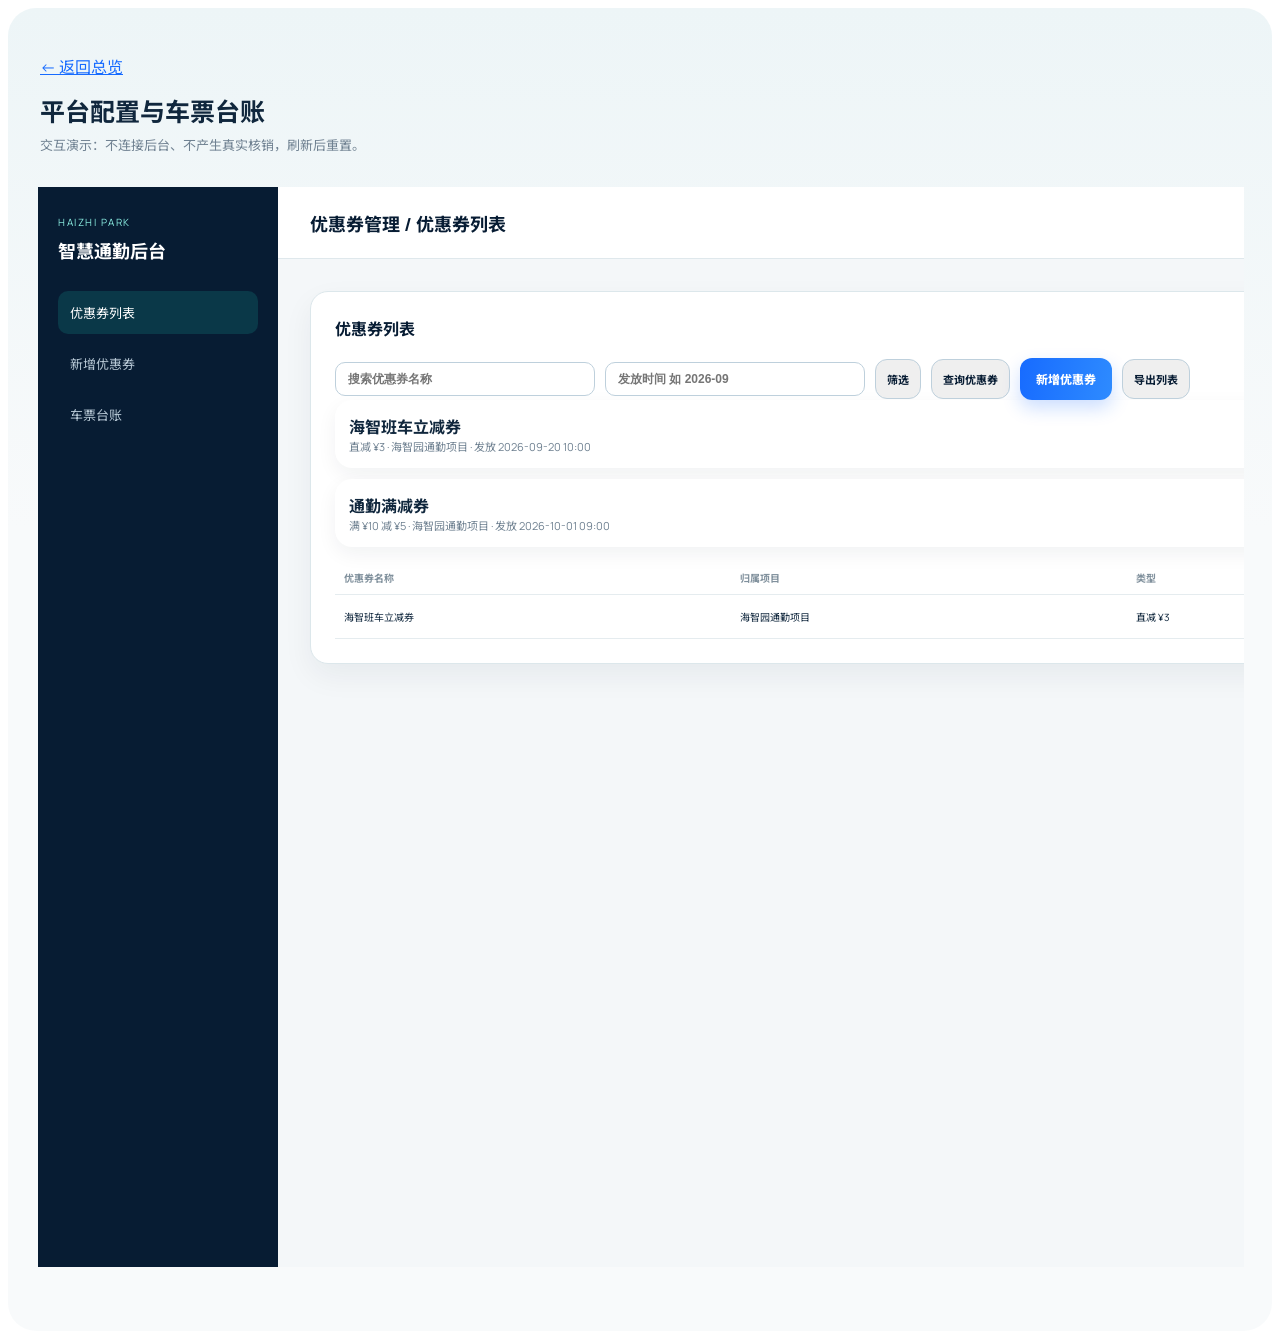
==== commit 55cce2d2: "feat: 园区服务枢纽页与后台列表筛选条件 - 移动端底部导航园区入口置首，新增园区服务枢纽与联系我们页 - 优惠券列表新增名称与发放时间筛选 - 车票台账新增状态（已完成/已退款）与购票时间筛选及" ====
--- a/desktop.html
+++ b/desktop.html
@@ -1 +1 @@
-<!doctype html><html lang="zh-CN"><head><meta charset="utf-8"><meta name="viewport" content="width=device-width,initial-scale=1"><title>运营后台 · 园区班车</title><link rel="stylesheet" href="styles.css"></head><body><div class="smart-ui"><header class="page-header"><a href="index.html">← 返回总览</a><h1>平台配置与车票台账</h1><p>交互演示：不连接后台、不产生真实核销，刷新后重置。</p></header><p id="demo-status" class="notice ok" role="status" hidden></p><p class="desktop-scroll-hint">横向滚动查看完整后台画板</p><div class="desktop-preview"><article class="desktop-board" data-desktop-screen="coupon-list"><aside class="desktop-sidebar"><small>HAIZHI PARK</small><h4>智慧通勤后台</h4><nav><button type="button" data-nav="coupon-list" class="active">优惠券列表</button><button type="button" data-nav="coupon-create">新增优惠券</button><button type="button" data-nav="ticket-ledger">车票台账</button></nav></aside><header class="desktop-toolbar"><b>优惠券管理 / 优惠券列表</b><span>运营管理员　● 在线</span></header><main class="desktop-main"><div class="desktop-content"><div class="desktop-panel"><div class="row"><h4>优惠券列表</h4><span class="chip green">当前园区</span></div><div class="coupon-actions"><input aria-label="搜索优惠券" placeholder="搜索优惠券名称"><button type="button" class="secondary" data-action="view-coupons">查询优惠券</button><button type="button" class="primary" data-nav="coupon-create">新增优惠券</button><button type="button" class="secondary" data-action="export-excel">导出列表</button></div><table class="data"><thead><tr><th>优惠券名称</th><th>归属项目</th><th>类型</th><th>状态</th><th>操作</th></tr></thead><tbody><tr><td>海智班车立减券</td><td>海智园通勤项目</td><td>直减 ¥3</td><td>启用</td><td><button type="button" class="chip" data-nav="coupon-create">查看 / 编辑</button></td></tr></tbody></table></div></div></main></article><article class="desktop-board" data-desktop-screen="coupon-create"><aside class="desktop-sidebar"><small>HAIZHI PARK</small><h4>智慧通勤后台</h4><nav><button type="button" data-nav="coupon-list">优惠券列表</button><button type="button" data-nav="coupon-create" class="active">新增优惠券</button><button type="button" data-nav="ticket-ledger">车票台账</button></nav></aside><header class="desktop-toolbar"><b>优惠券管理 / 新增优惠券</b><span>运营管理员　● 在线</span><button type="button" class="secondary" data-nav="coupon-list">返回</button></header><main class="desktop-main"><div class="desktop-content"><div class="desktop-panel"><div class="row"><h4>新增优惠券</h4><span class="chip green">草稿模式</span></div><section class="create-section"><div class="section-eyebrow">基础规则</div><div class="form-row"><label class="form-label">*所属项目</label><div class="form-control"><div class="field"><label>所属项目<input aria-label="归属项目" value="海智园通勤项目"></label></div><p class="muted">归属项目决定该券在移动端的投放范围。</p></div></div><div class="form-row"><label class="form-label">*可用商户</label><div class="form-control"><div class="radio-line"><label class="radio-item"><input type="radio" name="merchant-scope" checked> 全部商户</label><label class="radio-item"><input type="radio" name="merchant-scope"> 指定商户</label></div><div class="field"><label>归属商家<input aria-label="归属商家" value="海智班车有限公司"></label></div></div></div><div class="form-row"><label class="form-label">*优惠券名称</label><div class="form-control"><div class="field"><label>优惠券名称<input aria-label="优惠券名称" value="海智班车立减券"></label></div></div></div><div class="form-row"><label class="form-label">优惠券图片</label><div class="form-control"><div class="upload-box"><b>＋</b><span>点击或拖拽上传券面图片</span><input aria-label="优惠券图片" type="file"></div></div></div><div class="form-row"><label class="form-label">面额 / 折扣值</label><div class="form-control"><div class="field"><label>折扣值<input aria-label="折扣值" value="3"></label></div><div class="field"><label>可核销总数量<input aria-label="可核销总数量" value="500 张"></label></div></div></div><div class="form-row"><label class="form-label">优惠券状态</label><div class="form-control"><div class="field"><label>优惠券状态<select aria-label="优惠券状态"><option>启用</option><option>停用</option></select><input aria-label="优惠券状态" type="hidden" value="启用"></label></div></div></div><div class="form-row"><label class="form-label">使用须知</label><div class="form-control"><div class="field"><label>使用须知<textarea aria-label="使用须知">指定班车线路使用，每位用户限兑 1 张，不与其他优惠同享。</textarea></label></div></div></div><div class="form-row"><label class="form-label">优惠券详情</label><div class="form-control"><div class="field"><label>优惠券详情<textarea aria-label="优惠券详情">指定班车线路使用，每位用户限兑 1 张，不与其他优惠同享。</textarea></label></div></div></div></section><section class="create-section"><div class="section-eyebrow">会员等级兑换积分</div><table class="data"><tr><th>会员等级</th><th>兑换积分</th><th>允许兑换</th></tr><tr><td>普通会员</td><td><input type="number" min="0" aria-label="普通会员兑换积分" value="300"></td><td><input type="checkbox" aria-label="普通会员允许兑换" checked></td></tr><tr><td>银卡会员</td><td><input type="number" min="0" aria-label="银卡会员兑换积分" value="270"></td><td><input type="checkbox" aria-label="银卡会员允许兑换" checked></td></tr><tr><td>金卡会员</td><td><input type="number" min="0" aria-label="金卡会员兑换积分" value="240"></td><td><input type="checkbox" aria-label="金卡会员允许兑换" checked></td></tr><tr><td>钻石会员</td><td><input type="number" min="0" aria-label="钻石会员兑换积分" value="210"></td><td><input type="checkbox" aria-label="钻石会员允许兑换" checked></td></tr></table><div class="notice ok">发布操作仅为演示，不影响移动端领券中心。</div></section><div class="create-footer"><button type="button" class="primary" data-action="draft">保存</button><button type="button" class="primary" data-action="publish">保存并发布</button><button type="button" class="secondary" data-action="cancel-create">取消</button></div><p class="muted" style="margin-top:12px">所有操作均为演示，不写入后台，刷新后重置。</p></div></main></article><article class="desktop-board" data-desktop-screen="ticket-ledger"><aside class="desktop-sidebar"><small>HAIZHI PARK</small><h4>智慧通勤后台</h4><nav><button type="button" data-nav="coupon-list">优惠券列表</button><button type="button" data-nav="coupon-create">新增优惠券</button><button type="button" data-nav="ticket-ledger" class="active">车票台账</button></nav></aside><header class="desktop-toolbar"><b>车票台账 / 购票记录</b><span>运营管理员　● 在线</span></header><main class="desktop-main"><div class="desktop-content"><div class="desktop-panel"><div class="row"><h4>车票台账</h4><button type="button" class="secondary" data-action="export-excel">导出 Excel</button></div><table class="data"><thead><tr><th>路线名称</th><th>班车时间</th><th>方向</th><th>购买时间</th><th>支付时间</th><th>交易时间</th><th>原始金额</th><th>优惠券抵扣金额</th><th>实付金额</th><th>所属项目</th><th>购买人</th><th>手机号</th><th>操作人</th><th>使用的优惠券</th></tr></thead><tbody data-ticket-ledger></tbody></table><p class="muted">仅展示已购买且未退款的演示车票；导出文件仅供演示。</p><pre data-ticket-ledger-export hidden></pre></div></div></main></article></div></div><script src="app.js"></script></body></html>+<!doctype html><html lang="zh-CN"><head><meta charset="utf-8"><meta name="viewport" content="width=device-width,initial-scale=1"><title>运营后台 · 园区班车</title><link rel="stylesheet" href="styles.css"></head><body><div class="smart-ui"><header class="page-header"><a href="index.html">← 返回总览</a><h1>平台配置与车票台账</h1><p>交互演示：不连接后台、不产生真实核销，刷新后重置。</p></header><p id="demo-status" class="notice ok" role="status" hidden></p><p class="desktop-scroll-hint">横向滚动查看完整后台画板</p><div class="desktop-preview"><article class="desktop-board" data-desktop-screen="coupon-list"><aside class="desktop-sidebar"><small>HAIZHI PARK</small><h4>智慧通勤后台</h4><nav><button type="button" data-nav="coupon-list" class="active">优惠券列表</button><button type="button" data-nav="coupon-create">新增优惠券</button><button type="button" data-nav="ticket-ledger">车票台账</button></nav></aside><header class="desktop-toolbar"><b>优惠券管理 / 优惠券列表</b><span>运营管理员　● 在线</span></header><main class="desktop-main"><div class="desktop-content"><div class="desktop-panel"><div class="row"><h4>优惠券列表</h4><span class="chip green">当前园区</span></div><div class="coupon-actions"><input aria-label="搜索优惠券" placeholder="搜索优惠券名称"><input aria-label="发放时间" placeholder="发放时间 如 2026-09"><button type="button" class="secondary" data-action="filter-coupons">筛选</button><button type="button" class="secondary" data-action="view-coupons">查询优惠券</button><button type="button" class="primary" data-nav="coupon-create">新增优惠券</button><button type="button" class="secondary" data-action="export-excel">导出列表</button></div><div data-coupon-filter-result></div><table class="data"><thead><tr><th>优惠券名称</th><th>归属项目</th><th>类型</th><th>状态</th><th>操作</th></tr></thead><tbody><tr><td>海智班车立减券</td><td>海智园通勤项目</td><td>直减 ¥3</td><td>启用</td><td><button type="button" class="chip" data-nav="coupon-create">查看 / 编辑</button></td></tr></tbody></table></div></div></main></article><article class="desktop-board" data-desktop-screen="coupon-create"><aside class="desktop-sidebar"><small>HAIZHI PARK</small><h4>智慧通勤后台</h4><nav><button type="button" data-nav="coupon-list">优惠券列表</button><button type="button" data-nav="coupon-create" class="active">新增优惠券</button><button type="button" data-nav="ticket-ledger">车票台账</button></nav></aside><header class="desktop-toolbar"><b>优惠券管理 / 新增优惠券</b><span>运营管理员　● 在线</span><button type="button" class="secondary" data-nav="coupon-list">返回</button></header><main class="desktop-main"><div class="desktop-content"><div class="desktop-panel"><div class="row"><h4>新增优惠券</h4><span class="chip green">草稿模式</span></div><section class="create-section"><div class="section-eyebrow">基础规则</div><div class="form-row"><label class="form-label">*所属项目</label><div class="form-control"><div class="field"><label>所属项目<input aria-label="归属项目" value="海智园通勤项目"></label></div><p class="muted">归属项目决定该券在移动端的投放范围。</p></div></div><div class="form-row"><label class="form-label">*可用商户</label><div class="form-control"><div class="radio-line"><label class="radio-item"><input type="radio" name="merchant-scope" checked> 全部商户</label><label class="radio-item"><input type="radio" name="merchant-scope"> 指定商户</label></div><div class="field"><label>归属商家<input aria-label="归属商家" value="海智班车有限公司"></label></div></div></div><div class="form-row"><label class="form-label">*优惠券名称</label><div class="form-control"><div class="field"><label>优惠券名称<input aria-label="优惠券名称" value="海智班车立减券"></label></div></div></div><div class="form-row"><label class="form-label">优惠券图片</label><div class="form-control"><div class="upload-box"><b>＋</b><span>点击或拖拽上传券面图片</span><input aria-label="优惠券图片" type="file"></div></div></div><div class="form-row"><label class="form-label">面额 / 折扣值</label><div class="form-control"><div class="field"><label>折扣值<input aria-label="折扣值" value="3"></label></div><div class="field"><label>可核销总数量<input aria-label="可核销总数量" value="500 张"></label></div></div></div><div class="form-row"><label class="form-label">优惠券状态</label><div class="form-control"><div class="field"><label>优惠券状态<select aria-label="优惠券状态"><option>启用</option><option>停用</option></select><input aria-label="优惠券状态" type="hidden" value="启用"></label></div></div></div><div class="form-row"><label class="form-label">使用须知</label><div class="form-control"><div class="field"><label>使用须知<textarea aria-label="使用须知">指定班车线路使用，每位用户限兑 1 张，不与其他优惠同享。</textarea></label></div></div></div><div class="form-row"><label class="form-label">优惠券详情</label><div class="form-control"><div class="field"><label>优惠券详情<textarea aria-label="优惠券详情">指定班车线路使用，每位用户限兑 1 张，不与其他优惠同享。</textarea></label></div></div></div></section><section class="create-section"><div class="section-eyebrow">会员等级兑换积分</div><table class="data"><tr><th>会员等级</th><th>兑换积分</th><th>允许兑换</th></tr><tr><td>普通会员</td><td><input type="number" min="0" aria-label="普通会员兑换积分" value="300"></td><td><input type="checkbox" aria-label="普通会员允许兑换" checked></td></tr><tr><td>银卡会员</td><td><input type="number" min="0" aria-label="银卡会员兑换积分" value="270"></td><td><input type="checkbox" aria-label="银卡会员允许兑换" checked></td></tr><tr><td>金卡会员</td><td><input type="number" min="0" aria-label="金卡会员兑换积分" value="240"></td><td><input type="checkbox" aria-label="金卡会员允许兑换" checked></td></tr><tr><td>钻石会员</td><td><input type="number" min="0" aria-label="钻石会员兑换积分" value="210"></td><td><input type="checkbox" aria-label="钻石会员允许兑换" checked></td></tr></table><div class="notice ok">发布操作仅为演示，不影响移动端领券中心。</div></section><div class="create-footer"><button type="button" class="primary" data-action="draft">保存</button><button type="button" class="primary" data-action="publish">保存并发布</button><button type="button" class="secondary" data-action="cancel-create">取消</button></div><p class="muted" style="margin-top:12px">所有操作均为演示，不写入后台，刷新后重置。</p></div></main></article><article class="desktop-board" data-desktop-screen="ticket-ledger"><aside class="desktop-sidebar"><small>HAIZHI PARK</small><h4>智慧通勤后台</h4><nav><button type="button" data-nav="coupon-list">优惠券列表</button><button type="button" data-nav="coupon-create">新增优惠券</button><button type="button" data-nav="ticket-ledger" class="active">车票台账</button></nav></aside><header class="desktop-toolbar"><b>车票台账 / 购票记录</b><span>运营管理员　● 在线</span></header><main class="desktop-main"><div class="desktop-content"><div class="desktop-panel"><div class="row"><h4>车票台账</h4><button type="button" class="secondary" data-action="export-excel">导出 Excel</button></div><div class="coupon-actions"><select aria-label="车票状态"><option value="">全部</option><option value="completed">已完成</option><option value="refunded">已退款</option></select><input aria-label="购票时间" placeholder="购票时间 如 2026-09"><button type="button" class="secondary" data-action="filter-ledger">筛选</button></div><table class="data"><thead><tr><th>路线名称</th><th>班车时间</th><th>方向</th><th>购买时间</th><th>支付时间</th><th>交易时间</th><th>原始金额</th><th>优惠券抵扣金额</th><th>实付金额</th><th>所属项目</th><th>购买人</th><th>手机号</th><th>操作人</th><th>使用的优惠券</th><th>状态</th></tr></thead><tbody data-ticket-ledger></tbody></table><p class="muted">支持按状态（已完成 / 已退款）与购票时间筛选；导出文件仅供演示。</p><pre data-ticket-ledger-export hidden></pre></div></div></main></article></div></div><script src="app.js"></script></body></html>
--- a/styles.css
+++ b/styles.css
@@ -3,4 +3,4 @@
 :root{--navy:#071c33;--navy2:#0d3152;--blue:#176bff;--cyan:#19c6b3;--cyan-soft:#e3faf6;--amber:#ffad32;--paper:#f2f6f8;--white:#fff;--ink:#10273d;--muted:#6f8191;--line:#dfe8ec;--danger:#e95b62;--shadow:0 22px 60px rgba(7,28,51,.14)}
 *{box-sizing:border-box}.smart-ui{font-family:Manrope,"Noto Sans SC",sans-serif;color:var(--ink);background:linear-gradient(180deg,#edf5f7 0,#f8fafb 520px);padding:28px;border-radius:28px}.smart-ui h2,.smart-ui h3,.smart-ui p{margin-top:0}.cover{position:relative;overflow:hidden;border-radius:28px;padding:34px;background:var(--navy);color:#fff;box-shadow:var(--shadow)}.cover:before{content:"";position:absolute;width:390px;height:390px;border-radius:50%;right:-110px;top:-205px;background:radial-gradient(circle,#1ad0b8 0,rgba(25,198,179,.05) 66%)}.cover:after{content:"";position:absolute;width:230px;height:230px;border:1px solid rgba(255,255,255,.13);border-radius:50%;right:60px;top:-90px}.cover>*{position:relative;z-index:1}.cover-tag{display:inline-flex;align-items:center;gap:8px;font-size:11px;letter-spacing:2px;color:#8cefe3;text-transform:uppercase}.cover-tag:before{content:"";width:24px;height:2px;background:var(--cyan)}.cover h2{font-size:30px;line-height:1.25;margin:12px 0 10px}.cover p{max-width:670px;color:#b8c9d6;line-height:1.7;margin-bottom:0}.journey{display:flex;align-items:center;gap:0;margin-top:24px;max-width:780px}.journey span{font-size:11px;color:#d1dde6;white-space:nowrap}.journey i{height:1px;min-width:24px;flex:1;background:linear-gradient(90deg,var(--cyan),rgba(25,198,179,.15));margin:0 9px}.section-title{display:flex;align-items:flex-end;justify-content:space-between;margin:36px 2px 15px}.section-title small{display:block;font-size:10px;letter-spacing:2px;color:var(--cyan);font-weight:800;margin-bottom:5px}.section-title h3{font-size:20px;margin:0;color:var(--navy)}.section-title p{font-size:12px;color:var(--muted);margin:0}.screens{display:grid;grid-template-columns:repeat(auto-fit,minmax(278px,1fr));gap:20px}.device{background:#071624;border-radius:36px;padding:8px;box-shadow:0 18px 44px rgba(7,28,51,.16)}.viewport{height:610px;position:relative;overflow:hidden;border-radius:29px;background:var(--paper)}.sys{height:27px;background:#fff;display:flex;justify-content:space-between;padding:7px 17px;font-size:9px;font-weight:700}.nav{height:48px;background:#fff;display:flex;justify-content:space-between;align-items:center;padding:0 16px;border-bottom:1px solid #e7eef1}.nav b{font-size:15px}.nav .action{font-size:11px;color:var(--blue);font-weight:700}.hero{position:relative;padding:20px 18px 30px;background:linear-gradient(145deg,var(--navy),var(--navy2));color:#fff;overflow:hidden}.hero:after{content:"";position:absolute;width:130px;height:130px;border-radius:50%;right:-35px;top:-50px;border:23px solid rgba(25,198,179,.13)}.hero small{color:#8cefe3;font-size:10px;letter-spacing:1px}.hero h3{font-size:23px;margin:5px 0}.hero p{font-size:11px;color:#b5c8d5;margin:0}.pad{padding:14px}.lift{margin-top:-17px;position:relative;z-index:2}.card{background:#fff;border-radius:17px;padding:14px;margin-bottom:11px;box-shadow:0 7px 20px rgba(10,37,58,.06)}.eyebrow{font-size:9px;letter-spacing:1.4px;text-transform:uppercase;color:#92a2af;font-weight:800}.strong{font-size:14px;font-weight:800;color:var(--navy)}.row{display:flex;justify-content:space-between;align-items:center;gap:10px}.row+.row{margin-top:11px}.muted{font-size:11px;color:var(--muted)}.chip{display:inline-flex;padding:5px 8px;border-radius:7px;background:#eaf1ff;color:var(--blue);font-size:10px;font-weight:700}.chip.green{background:var(--cyan-soft);color:#008b7b}.chip.amber{background:#fff2dc;color:#b86f00}.price{font-size:18px;font-weight:800;color:var(--amber)}.primary{padding:12px 16px;border-radius:12px;color:#fff;background:linear-gradient(100deg,var(--blue),#2e8bff);font-size:12px;font-weight:800;text-align:center;box-shadow:0 8px 18px rgba(23,107,255,.22)}.primary.teal{background:linear-gradient(100deg,#0da992,var(--cyan));box-shadow:0 8px 18px rgba(25,198,179,.22)}.secondary{padding:11px;border:1px solid #bed0dc;border-radius:12px;text-align:center;font-size:11px;color:var(--navy);font-weight:700}.bottom{position:absolute;bottom:0;left:0;right:0;height:57px;background:rgba(255,255,255,.96);display:flex;border-top:1px solid #e4ecef}.bottom span{flex:1;text-align:center;padding-top:10px;color:#91a0ad;font-size:9px}.bottom .on{color:var(--blue);font-weight:800}.bottom b{display:block;font-size:13px;margin-bottom:2px}.route-card{background:#fff;border-radius:17px;padding:14px;margin-bottom:11px;box-shadow:0 7px 20px rgba(10,37,58,.06);border-left:3px solid var(--cyan)}.route-top{display:flex;justify-content:space-between;align-items:flex-start}.route-name{font-size:14px;font-weight:800}.route-type{font-size:9px;color:#8395a3;margin-top:3px}.period-badge{display:inline-flex;align-items:center;justify-content:center;min-width:18px;height:18px;padding:0 5px;margin-right:4px;border-radius:6px;font-size:9px;font-weight:800;color:#fff;vertical-align:middle}.period-badge.morning{background:var(--amber)}.period-badge.evening{background:var(--blue)}.route-direction{font-size:10px;color:var(--navy2);font-weight:700;padding-top:9px;border-top:1px dashed #dce5e9}.route-times{display:flex;align-items:center;justify-content:space-between;gap:8px;margin:16px 2px 10px;padding:12px 14px;border-radius:12px;background:#f6fafc;border:1px solid #e4eef2}.route-time{display:flex;flex-direction:column;align-items:center;gap:2px}.route-time-value{font-size:22px;font-weight:800;color:var(--navy);letter-spacing:.5px}.route-time-stop{font-size:10px;color:var(--muted);font-weight:600}.route-time-arrow{flex:1;text-align:center;font-size:18px;color:var(--cyan);font-weight:800;line-height:1}.route-time-sub{display:block;font-size:9px;color:#9fb2be;font-weight:600;margin-top:3px;letter-spacing:1px}.timeline{position:relative;margin:14px 0 8px;padding-left:23px}.timeline:before{content:"";position:absolute;left:5px;top:8px;bottom:8px;width:2px;background:linear-gradient(var(--cyan),var(--blue))}.stop{position:relative;display:flex;justify-content:space-between;font-size:11px}.stop+.stop{margin-top:15px}.stop:before{content:"";position:absolute;left:-22px;top:2px;width:10px;height:10px;border:2px solid var(--cyan);background:#fff;border-radius:50%}.stop:last-child:before{border-color:var(--blue);background:var(--blue)}.stop b{font-size:12px}.via{font-size:9px;color:#82939f;padding-top:9px;border-top:1px dashed #dce5e9}.summary-line{height:1px;background:#e6edf0;margin:12px 0}.coupon{display:grid;grid-template-columns:84px 1fr;background:#fff;border-radius:17px;overflow:hidden;margin-bottom:11px;box-shadow:0 7px 20px rgba(10,37,58,.06)}.coupon-face{position:relative;display:grid;place-items:center;text-align:center;background:linear-gradient(145deg,#ffb94d,#ff9638);color:#fff}.coupon-face:after{content:"";position:absolute;right:-7px;top:0;bottom:0;width:14px;background:radial-gradient(circle at 7px 7px,var(--paper) 0 4px,transparent 4.5px);background-size:14px 14px}.coupon-face b{font-size:25px}.coupon-face small{font-size:9px}.coupon-info{padding:13px 12px 12px 16px}.coupon-info b{font-size:12px}.coupon-info p{font-size:9px;color:var(--muted);line-height:1.55;margin:6px 0}.points{font-size:10px;color:#dc7b00;font-weight:800}.member{background:linear-gradient(135deg,#0c2945,#164e66);color:#fff}.member .eyebrow{color:#80e7da}.member .strong{color:#fff;font-size:19px}.balance{font-size:26px;font-weight:800}.meter{height:5px;background:rgba(255,255,255,.17);border-radius:5px;overflow:hidden;margin:10px 0}.meter i{display:block;height:100%;width:68%;background:linear-gradient(90deg,var(--cyan),#92f5e8)}.tabs{display:flex;background:#fff;border-bottom:1px solid #e5edef}.tabs span{flex:1;padding:11px 2px;text-align:center;font-size:10px;color:#8293a0}.tabs .active{color:var(--blue);font-weight:800;box-shadow:inset 0 -2px var(--blue)}.notice{font-size:10px;line-height:1.5;padding:10px 11px;border-radius:10px;background:#fff4df;color:#996008;margin:10px 0}.notice.ok{background:var(--cyan-soft);color:#047d70}.ticket{overflow:hidden;background:#fff;border-radius:21px;box-shadow:0 15px 34px rgba(7,28,51,.11)}.ticket-head{padding:19px;background:linear-gradient(145deg,var(--navy),#164966);color:#fff}.ticket-head small{font-size:9px;color:#8cefe3;letter-spacing:1px}.ticket-head h3{font-size:18px;margin:5px 0 0}.ticket-code{text-align:center;padding:25px 12px}.ticket-code small{font-size:9px;color:var(--muted)}.ticket-code b{display:block;font-size:29px;letter-spacing:6px;margin-top:5px}.marquee{overflow:hidden;white-space:nowrap;padding:8px 0;background:var(--cyan);color:#fff;font-size:10px;font-weight:800}.marquee span{display:inline-block;padding-left:10%;animation:move 5s linear infinite}@keyframes move{from{transform:translateX(18%)}to{transform:translateX(-84%)}}.ticket.live{border:2px solid var(--cyan)}.ticket.used{filter:saturate(.15)}.stamp{display:inline-block;margin-top:12px;padding:5px 12px;border:3px solid #7d8993;border-radius:7px;color:#687681;transform:rotate(-7deg);font-size:18px;font-weight:800}.desktop-grid{display:grid;grid-template-columns:repeat(auto-fit,minmax(430px,1fr));gap:20px}.desktop-preview{width:100%;overflow:auto;padding:12px 2px 36px}.desktop-board{width:1920px;height:1080px;position:relative;overflow:hidden;display:grid;grid-template-columns:240px 1fr;grid-template-rows:72px 1fr;background:#f4f7f9;transform-origin:top left}.desktop-sidebar{width:240px;grid-row:1 / 3;padding:28px 20px;background:var(--navy);color:#fff}.desktop-sidebar h4{margin:0 0 28px;font-size:18px}.desktop-sidebar small{display:block;color:#8cefe3;font-size:10px;letter-spacing:1.5px;margin-bottom:8px}.desktop-sidebar nav{display:grid;gap:8px}.desktop-sidebar nav span{padding:12px;border-radius:10px;color:#b8c9d6;font-size:13px}.desktop-sidebar nav .active{background:rgba(25,198,179,.16);color:#fff}.desktop-toolbar{height:72px;grid-column:2;display:flex;align-items:center;justify-content:space-between;padding:0 32px;background:#fff;border-bottom:1px solid var(--line)}.desktop-toolbar b{font-size:18px;color:var(--navy)}.desktop-toolbar span{font-size:12px;color:var(--muted)}.desktop-main{grid-column:2;min-width:0;overflow-y:auto;}.desktop-content{padding:32px;}.desktop-form-grid{display:grid;grid-template-columns:repeat(3,minmax(0,1fr));gap:20px}.desktop-two-column{display:grid;grid-template-columns:minmax(0,1fr) 420px;gap:24px}.desktop-panel{background:#fff;border:1px solid #dce7eb;border-radius:18px;padding:24px;box-shadow:0 12px 30px rgba(7,28,51,.06)}.desktop-panel h4{margin:0 0 18px;font-size:16px;color:var(--navy)}.desktop-grid .console{display:none}.console{background:#fff;border:1px solid #dce7eb;border-radius:20px;overflow:hidden;box-shadow:0 18px 48px rgba(7,28,51,.09)}.console-head{padding:17px 19px;background:var(--navy);color:#fff;display:flex;justify-content:space-between}.console-head b{font-size:14px}.console-head span{font-size:10px;color:#9fb6c8}.console-body{padding:18px}.fields{display:grid;grid-template-columns:1fr 1fr;gap:10px}.field{background:#f7fafb;border:1px solid #e1e9ed;border-radius:11px;padding:10px}.field.full{grid-column:1/-1}.field label{display:block;font-size:9px;color:#8797a3;margin-bottom:5px}.field b{font-size:11px}.data{width:100%;border-collapse:collapse;font-size:10px;margin-top:14px}.data th,.data td{text-align:left;padding:9px;border-bottom:1px solid #e5ecef}.data th{color:#81919d}.toggle{display:inline-flex;width:30px;height:17px;border-radius:20px;background:var(--cyan);justify-content:flex-end;padding:2px}.toggle:after{content:"";width:13px;height:13px;background:#fff;border-radius:50%}.rule-grid{display:grid;grid-template-columns:1fr 1fr;gap:12px}.rule{border:1px solid #dce7eb;border-radius:14px;padding:14px;background:#f9fbfc}.formula{padding:9px;border-radius:8px;background:#eaf1ff;color:#1b60d8;font-size:10px;margin-top:10px}.flow-note{margin-top:24px;padding:17px 19px;border-radius:16px;background:#fff;border-left:4px solid var(--cyan);box-shadow:0 9px 24px rgba(7,28,51,.06);font-size:12px;color:var(--muted);line-height:1.7}.flow-note b{color:var(--navy)}
 .prototype-overview{display:grid;grid-template-columns:repeat(2,minmax(0,1fr));gap:16px;margin:24px 0}.prototype-entry{display:block;padding:20px;border-radius:18px;background:#fff;color:var(--ink);text-decoration:none;box-shadow:0 9px 24px rgba(7,28,51,.08);border:1px solid var(--line)}.prototype-entry small{display:block;color:var(--cyan);font-weight:800;letter-spacing:1.4px;margin-bottom:7px}.prototype-entry b{display:block;color:var(--navy);font-size:18px;margin-bottom:5px}.prototype-entry span{font-size:12px;color:var(--muted)}.board-gallery{display:flex;gap:24px;overflow-x:auto;padding:8px 2px 28px;align-items:flex-start}.ios-board{width:393px;height:852px;flex:0 0 393px;position:relative;overflow:hidden;border-radius:42px;background:var(--paper);box-shadow:inset 0 0 0 8px #071624,0 18px 44px rgba(7,28,51,.16)}.ios-status-bar{height:59px;position:relative;display:flex;align-items:center;justify-content:space-between;padding:0 22px;background:#fff;font-size:12px;font-weight:800}.dynamic-island{position:absolute;top:11px;left:50%;width:126px;height:37px;transform:translateX(-50%);border-radius:22px;background:#05090d}.ios-navigation-bar{height:44px;display:flex;align-items:center;justify-content:space-between;padding:0 16px;background:#fff;border-bottom:1px solid #e7eef1}.ios-content{height:calc(852px - 59px - 44px);overflow-y:auto;padding-bottom:108px;background:var(--paper);scrollbar-width:none}.ios-content::-webkit-scrollbar{display:none}.ios-tab-bar{position:absolute;z-index:5;left:0;right:0;bottom:0;height:83px;display:flex;padding:9px 12px 25px;background:rgba(255,255,255,.96);border-top:1px solid #e4ecef}.ios-tab-bar span{flex:1;text-align:center;color:#91a0ad;font-size:10px}.ios-tab-bar button{flex:1;padding:0;margin:0;background:transparent;border:0;color:#91a0ad;font-size:10px;font-weight:600;text-align:center;display:block}.ios-tab-bar button[aria-current=page]{color:var(--blue);font-weight:800}.ios-tab-bar span.on{color:var(--blue);font-weight:800}.ios-tab-bar b{display:block;font-size:15px;margin-bottom:3px}.home-indicator{position:absolute;z-index:6;bottom:8px;left:50%;width:134px;height:5px;transform:translateX(-50%);border-radius:5px;background:#071624}.ios-bottom-action{position:absolute;z-index:5;left:0;right:0;bottom:0;padding:12px 18px 32px;background:#fff;border-top:1px solid var(--line)}.ios-placeholder{display:grid;place-items:center;height:100%;padding:34px;text-align:center;background:linear-gradient(160deg,#fff,var(--paper))}.ios-placeholder small{color:var(--cyan);font-weight:800;letter-spacing:1px}.ios-placeholder h3{margin:8px 0;color:var(--navy)}
-[hidden]{display:none!important}button{font:inherit;cursor:pointer;border:0}button:disabled{opacity:.48;cursor:not-allowed}button:focus-visible,a:focus-visible,input:focus-visible{outline:3px solid var(--amber);outline-offset:3px}.page-header{padding:18px 4px 8px}.page-header h1{font-size:25px;margin:14px 0 6px}.page-header p{color:var(--muted);font-size:13px}.page-header a{color:var(--blue)}.screen-nav{display:flex;gap:8px;flex-wrap:wrap;margin:12px 0 20px}.screen-nav button,.ticket-tabs button{padding:9px 12px;border-radius:9px;background:#fff;color:var(--navy);border:1px solid var(--line)}.screen-nav button[aria-current=page],.ticket-tabs button[aria-pressed=true]{background:var(--navy);color:#fff}.board-gallery{justify-content:center}.book-button{display:block;width:100%;margin-top:12px}.text-button{background:transparent;color:#dc7b00;font-size:11px;font-weight:700}.ios-bottom-action button{width:100%}.coupon-info button{margin-left:auto}.ticket-tabs{display:flex;gap:5px;margin-bottom:10px}.ticket-tabs button{font-size:10px;padding:7px}.desktop-preview{display:flex;justify-content:center}.desktop-board{flex:0 0 1920px}.coupon-actions{display:flex;gap:10px;align-items:center;flex-wrap:wrap}.coupon-actions input{flex:1;min-width:180px;max-width:260px;padding:9px 12px;border:1px solid #bed0dc;border-radius:10px;font-size:12px;font-weight:600;background:#fff}.coupon-actions button{white-space:nowrap}.field input{width:100%;border:0;background:transparent;color:var(--ink);font-size:11px;font-weight:700;min-width:0}.field label{margin-bottom:0}.field label input{display:block;margin-top:5px}.date-grid{display:grid;grid-template-columns:repeat(2,1fr);gap:10px;margin-top:14px}.date-grid button{width:100%;justify-content:center}@media(prefers-reduced-motion:reduce){.marquee span{animation:none}}.desktop-sidebar nav button{padding:12px;border-radius:10px;color:#b8c9d6;font-size:13px;background:transparent;text-align:left}.desktop-sidebar nav .active,.desktop-sidebar nav button[aria-current=page]{background:rgba(25,198,179,.16);color:#fff}.desktop-scroll-hint{display:none}.desktop-preview{width:100%;overflow-x:auto;justify-content:flex-start}@media(max-width:720px){.desktop-scroll-hint{display:block;font-size:12px;color:var(--muted);margin:0 0 4px}.desktop-board{transform:none;margin:0}}@media(max-width:720px){.smart-ui{padding:14px}.cover{padding:24px}.cover h2{font-size:24px}.journey{display:none}.prototype-overview{grid-template-columns:1fr}.desktop-grid,.fields,.rule-grid{grid-template-columns:1fr}.field.full{grid-column:auto}.section-title{align-items:flex-start;flex-direction:column;gap:6px}}
+[hidden]{display:none!important}button{font:inherit;cursor:pointer;border:0}button:disabled{opacity:.48;cursor:not-allowed}button:focus-visible,a:focus-visible,input:focus-visible{outline:3px solid var(--amber);outline-offset:3px}.page-header{padding:18px 4px 8px}.page-header h1{font-size:25px;margin:14px 0 6px}.page-header p{color:var(--muted);font-size:13px}.page-header a{color:var(--blue)}.screen-nav{display:flex;gap:8px;flex-wrap:wrap;margin:12px 0 20px}.screen-nav button,.ticket-tabs button{padding:9px 12px;border-radius:9px;background:#fff;color:var(--navy);border:1px solid var(--line)}.screen-nav button[aria-current=page],.ticket-tabs button[aria-pressed=true]{background:var(--navy);color:#fff}.board-gallery{justify-content:center}.book-button{display:block;width:100%;margin-top:12px}.text-button{background:transparent;color:#dc7b00;font-size:11px;font-weight:700}.ios-bottom-action button{width:100%}.coupon-info button{margin-left:auto}.ticket-tabs{display:flex;gap:5px;margin-bottom:10px}.ticket-tabs button{font-size:10px;padding:7px}.desktop-preview{display:flex;justify-content:center}.desktop-board{flex:0 0 1920px}.coupon-actions{display:flex;gap:10px;align-items:center;flex-wrap:wrap}.coupon-actions input{flex:1;min-width:180px;max-width:260px;padding:9px 12px;border:1px solid #bed0dc;border-radius:10px;font-size:12px;font-weight:600;background:#fff}.coupon-actions button{white-space:nowrap}.field input{width:100%;border:0;background:transparent;color:var(--ink);font-size:11px;font-weight:700;min-width:0}.field label{margin-bottom:0}.field label input{display:block;margin-top:5px}.date-grid{display:grid;grid-template-columns:repeat(2,1fr);gap:10px;margin-top:14px}.date-grid button{width:100%;justify-content:center}@media(prefers-reduced-motion:reduce){.marquee span{animation:none}}.desktop-sidebar nav button{padding:12px;border-radius:10px;color:#b8c9d6;font-size:13px;background:transparent;text-align:left}.desktop-sidebar nav .active,.desktop-sidebar nav button[aria-current=page]{background:rgba(25,198,179,.16);color:#fff}.desktop-scroll-hint{display:none}.desktop-preview{width:100%;overflow-x:auto;justify-content:flex-start}@media(max-width:720px){.desktop-scroll-hint{display:block;font-size:12px;color:var(--muted);margin:0 0 4px}.desktop-board{transform:none;margin:0}}@media(max-width:720px){.smart-ui{padding:14px}.cover{padding:24px}.cover h2{font-size:24px}.journey{display:none}.prototype-overview{grid-template-columns:1fr}.desktop-grid,.fields,.rule-grid{grid-template-columns:1fr}.field.full{grid-column:auto}.section-title{align-items:flex-start;flex-direction:column;gap:6px}}.create-section{margin:0 0 18px;padding:0 0 18px;border-bottom:1px solid var(--line)}.section-eyebrow{font-size:11px;letter-spacing:1.4px;text-transform:uppercase;color:#047d70;font-weight:800;margin:0 0 12px}.form-row{display:grid;grid-template-columns:112px minmax(0,1fr);gap:14px;align-items:start;margin:0 0 14px}.form-row+.form-row{margin-top:0}.form-label{font-size:12px;color:var(--muted);font-weight:700;padding-top:9px;text-align:right}.form-control{min-width:0}.radio-line{display:flex;gap:16px;margin-bottom:8px}.radio-item{display:inline-flex;align-items:center;gap:5px;font-size:11px;color:var(--ink)}.upload-box{display:flex;align-items:center;gap:12px;padding:12px 14px;border:1px dashed #bed0dc;border-radius:11px;background:#f9fbfc;color:var(--muted);font-size:11px}.upload-box b{font-size:16px;color:var(--blue)}.create-footer{display:flex;gap:10px;align-items:center;margin-top:16px}.create-footer button{padding:10px 18px;font-size:12px}
